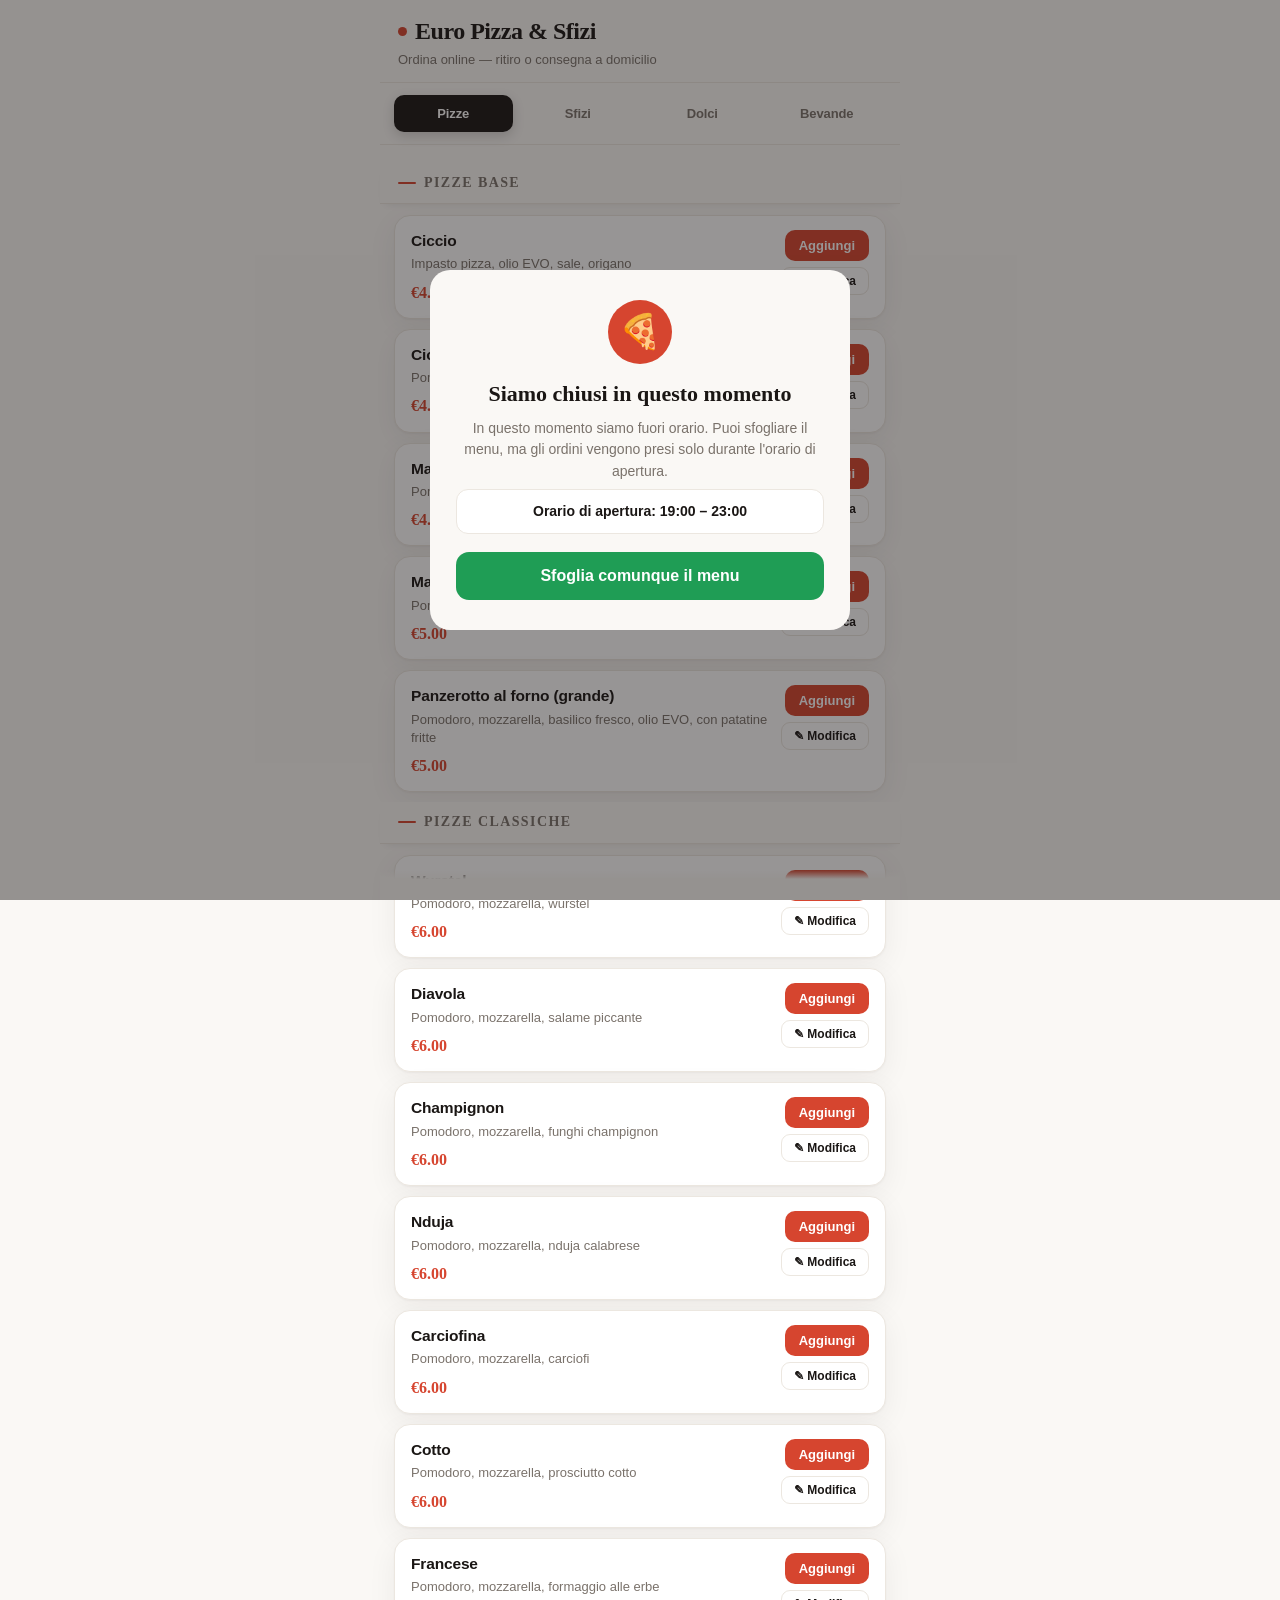
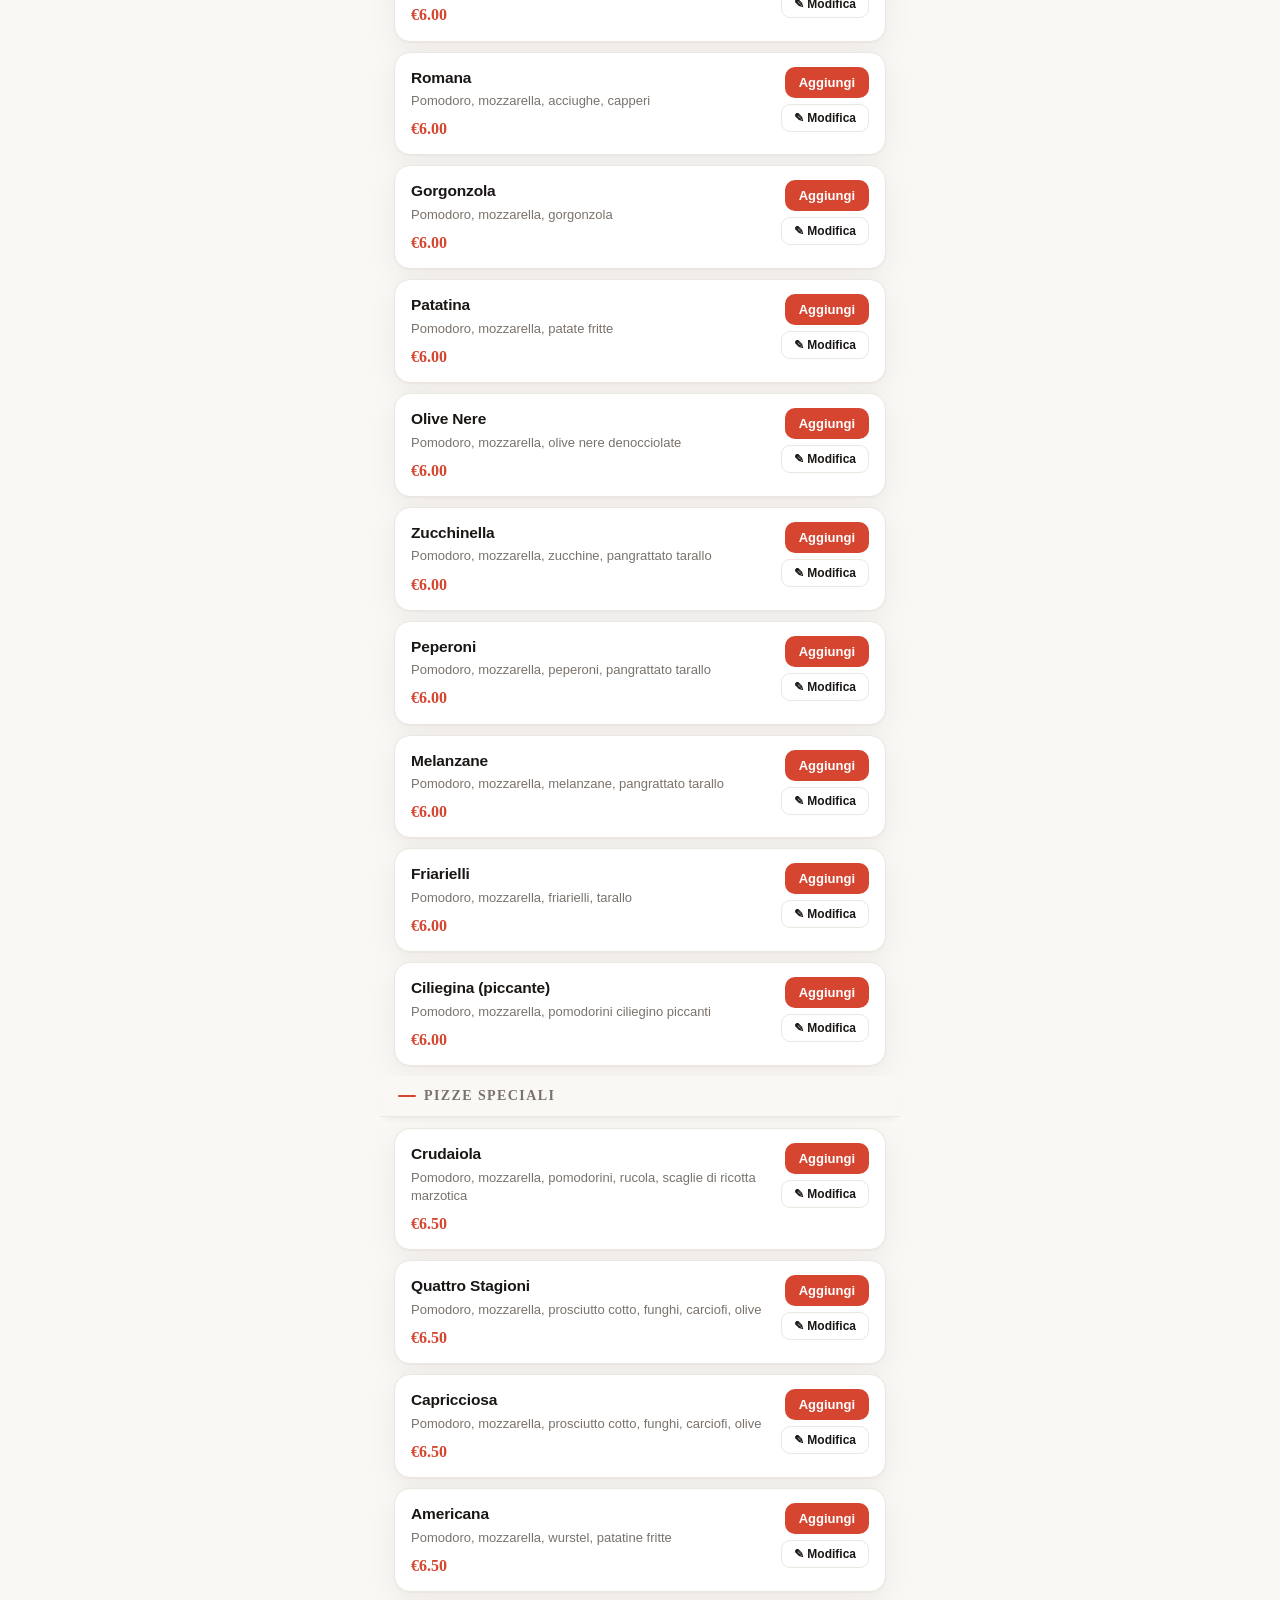
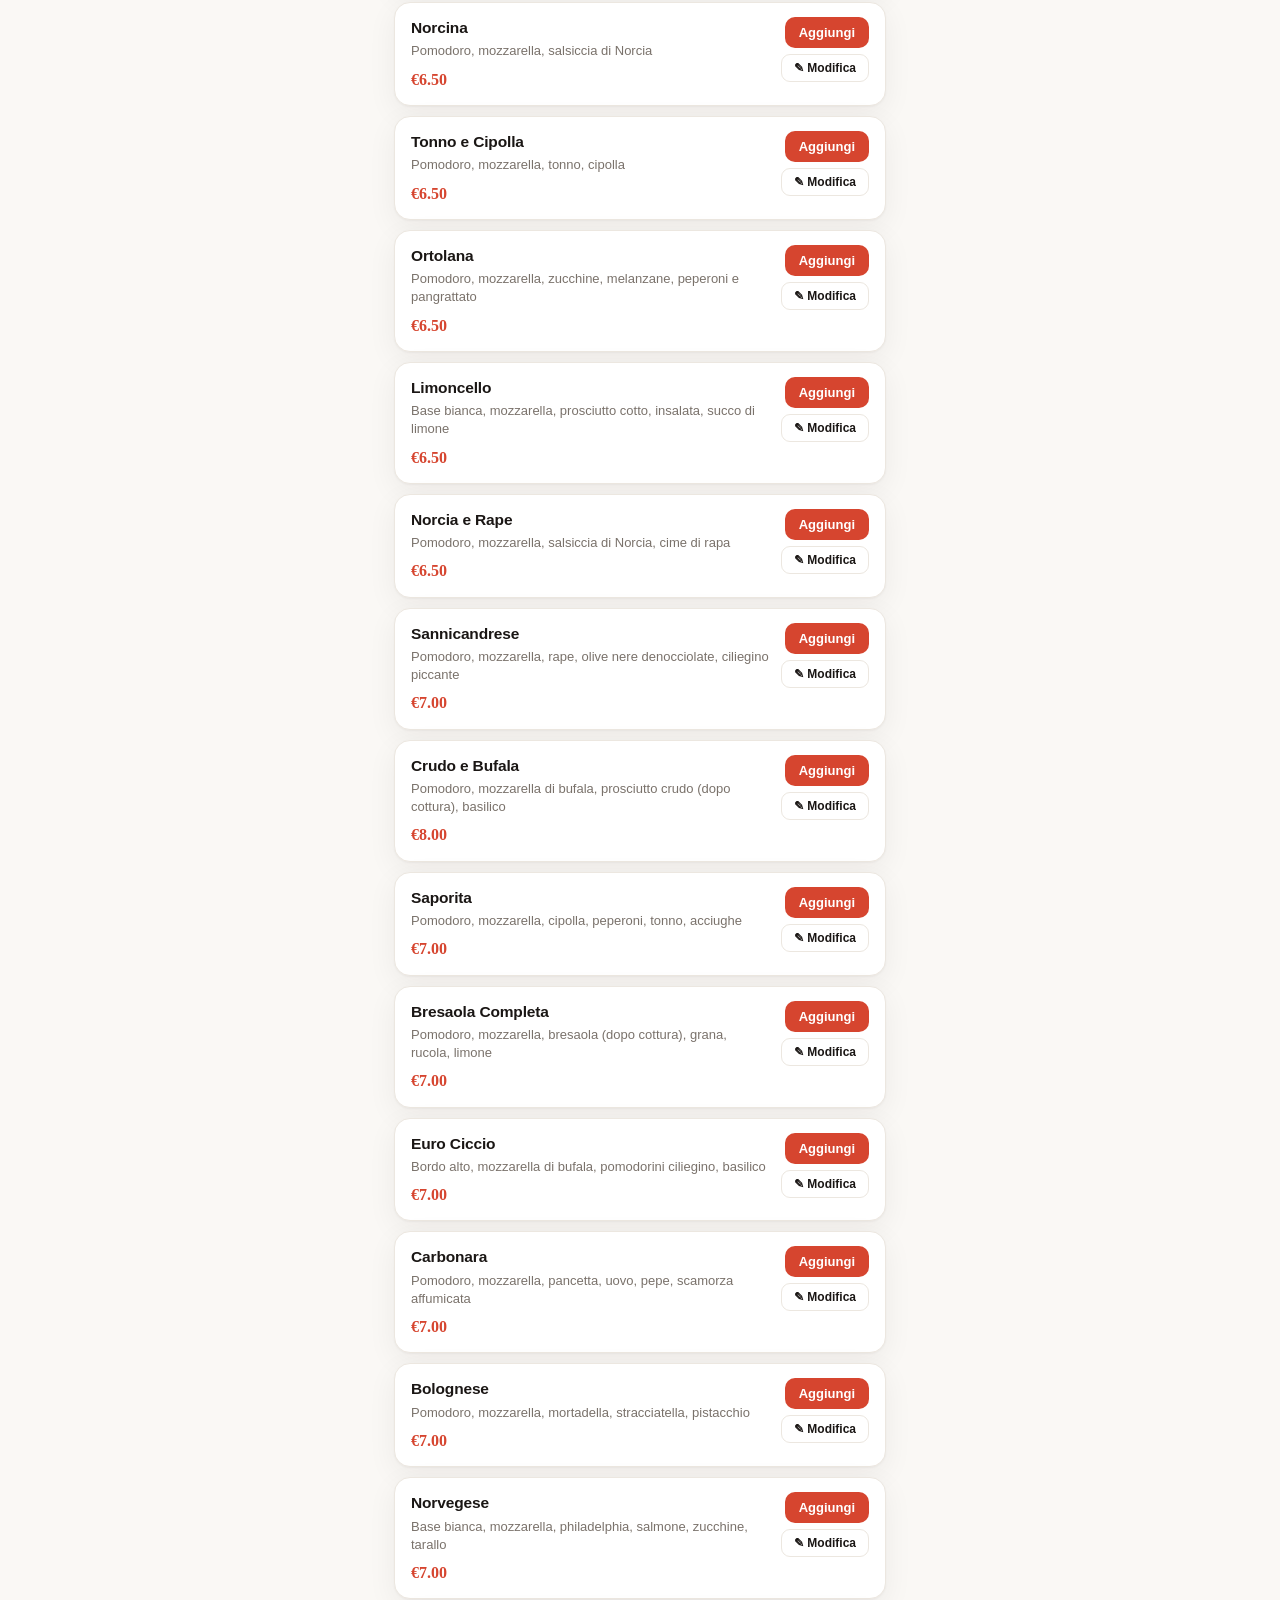
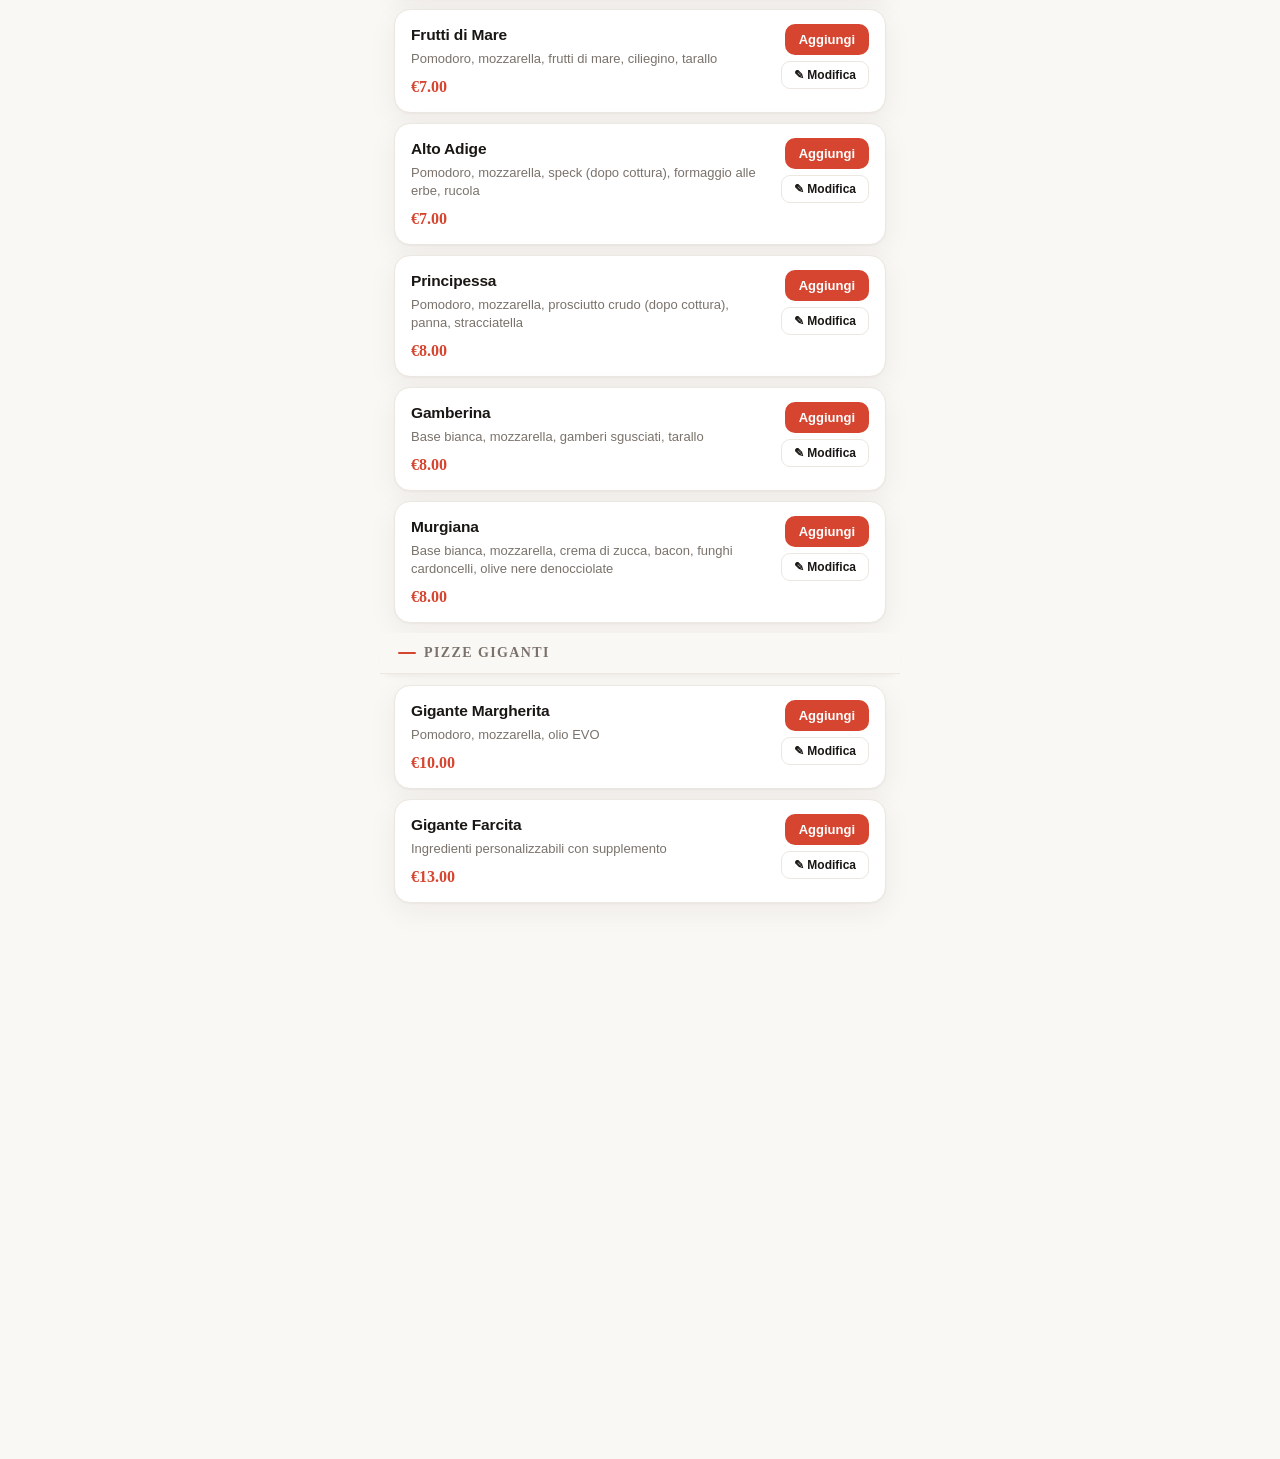
==== index.html @ 0e14a1e1 "Sistemato orario per la consegna delle pizze e bug interfaccia" ====
<!DOCTYPE html>
<html lang="it">
<head>
<meta charset="UTF-8">
<meta http-equiv="Content-Security-Policy" content="default-src 'self'; script-src 'self' 'unsafe-inline'; style-src 'self' 'unsafe-inline' https://fonts.googleapis.com; font-src https://fonts.gstatic.com; img-src 'self' data:; connect-src 'self'; form-action 'none'; base-uri 'none'; object-src 'none'; frame-src 'none'">
<meta name="viewport" content="width=device-width, initial-scale=1.0, maximum-scale=1.0, user-scalable=no, viewport-fit=cover">
<title>Euro Pizza &amp; Sfizi — Ordina</title>
<link rel="icon" href="data:image/svg+xml,<svg xmlns='http://www.w3.org/2000/svg' viewBox='0 0 100 100'><text y='.9em' font-size='90'>🍕</text></svg>">
<link rel="preconnect" href="https://fonts.googleapis.com">
<link rel="preconnect" href="https://fonts.gstatic.com" crossorigin>
<link href="https://fonts.googleapis.com/css2?family=Fraunces:opsz,wght@9..144,500;9..144,600;9..144,700&family=Manrope:wght@400;500;600;700&display=swap" rel="stylesheet">
<style>
:root{
  --bg:#faf8f5;
  --surface:#ffffff;
  --ink:#1a1614;
  --muted:#7a726b;
  --line:#ece7e0;
  --accent:#d6452f;
  --accent-dark:#b3361f;
  --green:#1f9d55;
  --radius:16px;
  --shadow:0 1px 2px rgba(26,22,20,.04), 0 8px 30px rgba(26,22,20,.06);
  --font-display:'Fraunces',Georgia,serif;
  --font-body:'Manrope',-apple-system,sans-serif;
}
*{box-sizing:border-box;-webkit-tap-highlight-color:transparent}
html,body{margin:0;padding:0;touch-action:manipulation}
body{
  font-family:var(--font-body);
  background:var(--bg);
  color:var(--ink);
  line-height:1.45;
  padding-bottom:96px;
  overscroll-behavior-y:contain;
}
.app{max-width:520px;margin:0 auto;min-height:100vh}

/* Header */
header{
  background:var(--bg);
  border-bottom:1px solid var(--line);
  padding:14px 18px 12px;
}
header h1{
  font-family:var(--font-display);
  font-weight:600;font-size:24px;margin:0;letter-spacing:-.02em;
  display:flex;align-items:center;gap:8px;
}
header h1 .dot{width:9px;height:9px;border-radius:50%;background:var(--accent);display:inline-block}
header p{margin:2px 0 0;color:var(--muted);font-size:13px}

/* Tabs */
.tabs{
  display:flex;gap:6px;position:sticky;top:0;z-index:25;
  padding:12px 14px;background:var(--bg);
  border-bottom:1px solid var(--line);
}
.tab{
  flex:1;border:none;background:transparent;color:var(--muted);
  font-family:var(--font-body);font-weight:600;font-size:13px;
  padding:11px 4px;border-radius:10px;cursor:pointer;transition:.2s;letter-spacing:-.01em;
}
.tab.active{background:var(--ink);color:#fff;box-shadow:0 4px 12px rgba(26,22,20,.18)}
.supp-list{display:flex;flex-wrap:wrap;gap:8px;margin:4px 0 14px}
.supp-chip{
  border:1px solid var(--line);background:var(--surface);color:var(--ink);
  border-radius:20px;padding:8px 13px;font-size:13px;font-weight:600;cursor:pointer;
  transition:.15s;display:flex;align-items:center;gap:6px;
}
.supp-chip .pp{color:var(--muted);font-weight:600;font-size:12px}
.supp-chip.on{background:var(--accent);border-color:var(--accent);color:#fff}
.supp-chip.on .pp{color:rgba(255,255,255,.85)}
.supp-chip.on::before{content:"✓";font-size:12px}

/* List */
main{padding:18px 14px 50vh}
.section-title{
  position:sticky;top:62px;z-index:20;
  font-family:var(--font-display);font-size:14px;font-weight:600;
  color:var(--muted);text-transform:uppercase;letter-spacing:.1em;
  margin:0 -14px 12px;padding:10px 18px;
  background:var(--bg);
  box-shadow:0 1px 0 var(--line), 0 6px 8px -6px rgba(26,22,20,.12);
  display:flex;align-items:center;gap:8px;
}
.section-title::before{content:"";width:18px;height:2px;background:var(--accent);border-radius:2px}
.section-title + .card{margin-top:0}
.card{
  background:var(--surface);border:1px solid var(--line);
  border-radius:var(--radius);padding:14px 16px;margin-bottom:10px;
  display:flex;gap:12px;align-items:flex-start;box-shadow:var(--shadow);
  transition:transform .15s, box-shadow .15s, border-color .15s;
  animation:cardIn .35s ease backwards;
}
@keyframes cardIn{from{opacity:0;transform:translateY(8px)}to{opacity:1;transform:translateY(0)}}
.card:active{transform:scale(.992)}
.card .info{flex:1;min-width:0}
.card .name{font-weight:700;font-size:15.5px;letter-spacing:-.01em}
.card .desc{color:var(--muted);font-size:13px;margin-top:3px;line-height:1.4}
.card .price{font-family:var(--font-display);font-weight:600;font-size:16px;margin-top:7px;color:var(--accent)}
.card .actions{display:flex;flex-direction:column;gap:6px;align-items:flex-end;flex-shrink:0}
.btn-add{
  border:none;background:var(--accent);color:#fff;font-weight:700;font-size:13px;
  padding:8px 14px;border-radius:10px;cursor:pointer;transition:.15s;white-space:nowrap;
}
.btn-add:active{transform:scale(.95);background:var(--accent-dark)}
.btn-edit{
  border:1px solid var(--line);background:var(--surface);color:var(--ink);
  font-weight:600;font-size:12px;padding:6px 12px;border-radius:9px;cursor:pointer;
  display:flex;align-items:center;gap:4px;
}
.btn-edit:active{background:var(--bg)}

/* Floating cart bar */
.cartbar{
  position:fixed;bottom:0;left:0;right:0;z-index:40;
  max-width:520px;margin:0 auto;padding:12px 14px 18px;
  padding-bottom:max(18px, env(safe-area-inset-bottom));
  background:linear-gradient(to top, var(--bg) 70%, transparent);
}
.cartbar-inner{
  background:var(--ink);color:#fff;border-radius:14px;
  padding:14px 18px;display:flex;align-items:center;justify-content:space-between;
  box-shadow:0 10px 30px rgba(26,22,20,.25);cursor:pointer;
}
.cartbar-inner.hidden{display:none}
.cartbar .count{
  background:var(--accent);font-weight:700;font-size:13px;
  padding:3px 9px;border-radius:20px;margin-right:10px;transition:transform .2s;
}
.cartbar .count.pulse{animation:countPulse .35s ease}
@keyframes countPulse{0%{transform:scale(1)}40%{transform:scale(1.35)}100%{transform:scale(1)}}
.cartbar .total{font-family:var(--font-display);font-weight:600;font-size:18px}
.cartbar .go{font-weight:700;font-size:14px;opacity:.9}

/* Toast conferma */
.toast{
  position:fixed;left:50%;bottom:104px;transform:translateX(-50%) translateY(20px);
  background:var(--ink);color:#fff;padding:11px 18px;border-radius:24px;
  font-size:13.5px;font-weight:600;z-index:45;opacity:0;pointer-events:none;
  transition:opacity .25s, transform .25s;box-shadow:0 8px 24px rgba(26,22,20,.3);
  max-width:90%;text-align:center;
}
.toast.show{opacity:1;transform:translateX(-50%) translateY(0)}

/* Sheets / modals */
.overlay{
  position:fixed;inset:0;z-index:50;background:rgba(26,22,20,.45);
  display:none;align-items:flex-end;justify-content:center;
}
.overlay.open{display:flex}
.sheet{
  background:var(--bg);width:100%;max-width:520px;max-height:92vh;
  border-radius:22px 22px 0 0;overflow-y:auto;
  animation:slideUp .28s cubic-bezier(.2,.8,.2,1);
}
@keyframes slideUp{from{transform:translateY(100%)}to{transform:translateY(0)}}
.sheet-head{
  position:sticky;top:0;background:var(--bg);padding:18px 18px 12px;
  display:flex;align-items:center;justify-content:space-between;border-bottom:1px solid var(--line);
}
.sheet-head h2{font-family:var(--font-display);font-weight:600;font-size:21px;margin:0}
.close{border:none;background:var(--line);width:32px;height:32px;border-radius:50%;font-size:18px;cursor:pointer;color:var(--ink)}
.sheet-body{padding:16px 18px 24px}

/* Cart items */
.citem{display:flex;gap:10px;padding:12px 0;border-bottom:1px solid var(--line)}
.citem:last-child{border-bottom:none}
.citem .ci-info{flex:1}
.citem .ci-name{font-weight:700;font-size:15px}
.citem .ci-note{color:var(--accent-dark);font-size:12.5px;margin-top:3px;font-style:italic}
.citem .ci-price{font-family:var(--font-display);font-weight:600;margin-top:4px}
.qty{display:flex;align-items:center;gap:10px}
.qty button{width:30px;height:30px;border-radius:8px;border:1px solid var(--line);background:var(--surface);font-size:17px;font-weight:700;cursor:pointer;color:var(--ink);transition:.12s}
.qty button:active{background:var(--accent);color:#fff;border-color:var(--accent)}
.qty span{min-width:18px;text-align:center;font-weight:700}
.empty{text-align:center;color:var(--muted);padding:44px 0;font-size:14.5px}

/* Accessibilità: anello di focus visibile solo da tastiera */
button:focus-visible, input:focus-visible, textarea:focus-visible{
  outline:2px solid var(--accent);outline-offset:2px;
}

.totals{margin-top:14px;padding-top:14px;border-top:2px solid var(--ink)}
.totals .row{display:flex;justify-content:space-between;font-size:14px;color:var(--muted);margin-bottom:6px}
.totals .grand{display:flex;justify-content:space-between;font-family:var(--font-display);font-weight:700;font-size:20px;color:var(--ink);margin-top:6px}
.note-disc{font-size:11.5px;color:var(--muted);margin-top:8px;line-height:1.4}

/* Inputs */
label{display:block;font-weight:600;font-size:13px;margin:14px 0 5px}
input,textarea,select{
  width:100%;border:1px solid var(--line);background:var(--surface);
  border-radius:11px;padding:12px 14px;font-family:var(--font-body);font-size:15px;color:var(--ink);
}
input:focus,textarea:focus,select:focus{outline:none;border-color:var(--accent)}
textarea{resize:vertical;min-height:70px}
select{appearance:none;-webkit-appearance:none;cursor:pointer;
  background-image:url("data:image/svg+xml,%3Csvg xmlns='http://www.w3.org/2000/svg' width='12' height='8' viewBox='0 0 12 8'%3E%3Cpath fill='%237a726b' d='M6 8L0 0h12z'/%3E%3C/svg%3E");
  background-repeat:no-repeat;background-position:right 14px center;padding-right:36px;}

.gdpr{
  background:#fff;border:1px dashed var(--line);border-radius:12px;
  padding:13px 14px;margin-top:18px;font-size:12.5px;color:var(--muted);line-height:1.5;
}
.gdpr b{color:var(--ink)}

.btn-primary{
  width:100%;border:none;background:var(--green);color:#fff;
  font-family:var(--font-body);font-weight:700;font-size:16px;
  padding:15px;border-radius:13px;cursor:pointer;margin-top:18px;
  display:flex;align-items:center;justify-content:center;gap:8px;
}
.btn-primary:active{transform:scale(.99)}
.btn-primary:disabled{opacity:.45}
.btn-ghost{
  width:100%;border:1px solid var(--line);background:transparent;color:var(--ink);
  font-weight:600;font-size:14px;padding:13px;border-radius:13px;cursor:pointer;margin-top:10px;
}

/* edit modal */
.modal-center{align-items:center;padding:18px}
.modal-box{
  background:var(--bg);border-radius:20px;width:100%;max-width:420px;
  padding:20px;animation:pop .2s ease;
}
@keyframes pop{from{transform:scale(.94);opacity:0}to{transform:scale(1);opacity:1}}
.modal-box h3{font-family:var(--font-display);font-weight:600;font-size:19px;margin:0 0 4px}
.modal-box p.sub{color:var(--muted);font-size:13px;margin:0 0 10px}

/* success */
.success-box{text-align:center;padding:10px 6px}
.success-box .ck{
  width:64px;height:64px;border-radius:50%;background:var(--green);color:#fff;
  display:flex;align-items:center;justify-content:center;font-size:34px;margin:0 auto 14px;
}
.success-box h3{font-family:var(--font-display);font-weight:600;font-size:22px;margin:0 0 8px}
.success-box p{color:var(--muted);font-size:14px;line-height:1.55;margin:0 0 6px}
.success-box .warn{
  background:#fff7ed;border:1px solid #fed7aa;color:#9a3412;
  border-radius:12px;padding:12px;font-size:13px;margin-top:14px;line-height:1.5;
}
.closed-ck{background:var(--accent)!important;font-size:30px}
.hours-line{
  background:#fff;border:1px solid var(--line);border-radius:12px;
  padding:11px 14px;font-weight:600;color:var(--ink)!important;margin-top:6px!important;
}

/* Rispetta la preferenza di sistema per ridurre il movimento */
@media (prefers-reduced-motion: reduce){
  *, *::before, *::after{
    animation-duration:.001ms !important;
    animation-iteration-count:1 !important;
    transition-duration:.001ms !important;
  }
}
</style>
</head>
<body>
<div class="app">
  <header>
    <h1><span class="dot"></span>Euro Pizza &amp; Sfizi</h1>
    <p>Ordina online — ritiro o consegna a domicilio</p>
  </header>

  <div class="tabs" id="tabs">
    <button class="tab active" data-cat="pizze">Pizze</button>
    <button class="tab" data-cat="sfizi">Sfizi</button>
    <button class="tab" data-cat="dolci">Dolci</button>
    <button class="tab" data-cat="bevande">Bevande</button>
  </div>

  <main id="menuList"></main>
</div>

<!-- Floating cart -->
<div class="cartbar">
  <div class="cartbar-inner hidden" id="cartBar">
    <div style="display:flex;align-items:center">
      <span class="count" id="cartCount">0</span>
      <span class="total" id="cartTotalMini">€0.00</span>
    </div>
    <span class="go">Vedi carrello →</span>
  </div>
</div>

<div class="toast" id="toast" role="status" aria-live="polite"></div>

<!-- Edit modal -->
<div class="overlay modal-center" id="editOverlay">
  <div class="modal-box">
    <h3 id="editTitle">Modifica</h3>
    <p class="sub">Aggiungi un supplemento o scrivi una richiesta particolare.</p>
    <div id="editSupp" class="supp-list"></div>
    <textarea id="editNote" placeholder="Altre richieste (es. ben cotta, poco sale)..."></textarea>
    <button class="btn-primary" style="background:var(--accent)" id="editConfirm">Aggiungi al carrello</button>
    <button class="btn-ghost" id="editCancel">Annulla</button>
  </div>
</div>

<!-- Cart sheet -->
<div class="overlay" id="cartOverlay">
  <div class="sheet">
    <div class="sheet-head">
      <h2>Il tuo carrello</h2>
      <button class="close" data-close="cartOverlay">×</button>
    </div>
    <div class="sheet-body">
      <div id="cartItems"></div>
      <div class="totals" id="cartTotals"></div>
      <button class="btn-primary" id="goCheckout">Procedi all'ordine</button>
    </div>
  </div>
</div>

<!-- Checkout sheet -->
<div class="overlay" id="checkoutOverlay">
  <div class="sheet">
    <div class="sheet-head">
      <h2>I tuoi dati</h2>
      <button class="close" data-close="checkoutOverlay">×</button>
    </div>
    <div class="sheet-body">
      <label for="fName">Nome *</label>
      <input id="fName" type="text" placeholder="Mario">
      <label for="fSurname">Cognome *</label>
      <input id="fSurname" type="text" placeholder="Rossi">
      <label for="fAddr">Via e numero civico *</label>
      <input id="fAddr" type="text" placeholder="Via Roma 12">

      <label for="fTime">Orario di consegna desiderato *</label>
      <select id="fTime"></select>

      <div class="gdpr">
        <b>Privacy (GDPR).</b> I dati inseriti (nome, cognome, indirizzo)
        <b>non vengono salvati né memorizzati</b> da questo sito o su alcun server.
        Vengono usati <b>solo</b> per comporre il messaggio WhatsApp che invii tu
        direttamente alla pizzeria, restando sul tuo dispositivo. Chiudendo la pagina
        ogni informazione viene cancellata.
      </div>

      <button class="btn-primary" id="sendWhatsapp">
        <svg width="20" height="20" viewBox="0 0 24 24" fill="#fff"><path d="M.057 24l1.687-6.163a11.867 11.867 0 01-1.587-5.945C.16 5.335 5.495 0 12.05 0a11.82 11.82 0 018.413 3.488 11.82 11.82 0 013.48 8.414c-.003 6.557-5.338 11.892-11.893 11.892a11.9 11.9 0 01-5.688-1.448L.057 24zm6.597-3.807c1.676.995 3.276 1.591 5.392 1.592 5.448 0 9.886-4.434 9.889-9.885.002-5.462-4.415-9.89-9.881-9.892-5.452 0-9.887 4.434-9.889 9.884a9.84 9.84 0 001.51 5.26l-.999 3.648 3.978-1.045zm11.387-5.464c-.074-.124-.272-.198-.57-.347-.297-.149-1.758-.868-2.031-.967-.272-.099-.47-.149-.669.149-.198.297-.768.967-.941 1.165-.173.198-.347.223-.644.074-.297-.149-1.255-.462-2.39-1.475-.883-.788-1.48-1.761-1.653-2.059-.173-.297-.018-.458.13-.606.134-.133.297-.347.446-.521.151-.172.2-.296.3-.495.099-.198.05-.372-.025-.521-.075-.148-.669-1.611-.916-2.206-.242-.579-.487-.501-.669-.51l-.57-.01c-.198 0-.52.074-.792.372-.272.297-1.04 1.016-1.04 2.479 0 1.462 1.065 2.875 1.213 3.074.149.198 2.096 3.2 5.077 4.487.709.306 1.263.489 1.694.625.712.227 1.36.195 1.872.118.571-.085 1.758-.719 2.006-1.413.248-.694.248-1.289.173-1.413z"/></svg>
        Invia ordine su WhatsApp
      </button>
      <button class="btn-ghost" data-close="checkoutOverlay">Torna indietro</button>
    </div>
  </div>
</div>

<!-- Closed info modal (giorno o orario di chiusura) -->
<div class="overlay modal-center" id="closedOverlay">
  <div class="modal-box">
    <div class="success-box">
      <div class="ck closed-ck">🍕</div>
      <h3 id="closedTitle">Siamo chiusi</h3>
      <p id="closedMsg"></p>
      <p id="closedHours" class="hours-line"></p>
      <button class="btn-primary" id="closedDone">Sfoglia comunque il menu</button>
    </div>
  </div>
</div>

<!-- Success modal -->
<div class="overlay modal-center" id="successOverlay">
  <div class="modal-box">
    <div class="success-box">
      <div class="ck">✓</div>
      <h3>Ordine inviato!</h3>
      <p>Il tuo ordine è stato inoltrato su WhatsApp alla pizzeria.</p>
      <div class="warn">
        ⚠️ <b>L'ordine non è ancora confermato.</b> Attendi la risposta della pizzeria
        su WhatsApp: ti confermeranno se è possibile prenderlo in carico, i tempi e
        il totale definitivo (eventuali modifiche verranno conteggiate al momento).
      </div>
      <button class="btn-primary" id="successDone">Ho capito</button>
    </div>
  </div>
</div>

<script>
/* ====================================================================
   CONFIGURAZIONE — MODIFICA QUI
   ====================================================================
   Inserisci il numero con prefisso internazionale, SENZA "+" e SENZA spazi.
   Esempio per l'Italia: 393331234567
   Il valore è bloccato (Object.freeze) e non può essere modificato a runtime. */
const CONFIG = Object.freeze({
  WHATSAPP_NUMBER: "393342900638",
  DELIVERY_FEE: 1.00,
  // Giorni di chiusura settimanale: 0=Domenica, 1=Lunedì, 2=Martedì, 3=Mercoledì, 4=Giovedì, 5=Venerdì, 6=Sabato
  CLOSED_DAYS: [2],
  // Eccezioni: date (formato "AAAA-MM-GG") in cui la pizzeria è APERTA anche se cade in un giorno di chiusura
  OPEN_EXCEPTIONS: [],
  // Eccezioni: date (formato "AAAA-MM-GG") in cui la pizzeria è CHIUSA anche se non è un giorno di chiusura abituale (es. festività)
  CLOSED_EXCEPTIONS: [],
  // Fascia oraria entro cui è possibile ORDINARE (formato 24h "HH:MM"). Fuori da questa fascia compare il modale.
  ORDER_FROM: "09:00",
  ORDER_TO: "22:30",
  // Orari di apertura MOSTRATI nel modale all'utente
  OPEN_FROM: "19:00",
  OPEN_TO: "23:00",
  // Fascia oraria selezionabile per la CONSEGNA al checkout
  DELIVERY_FROM: "19:00",
  DELIVERY_TO: "23:30"
});
/* ==================================================================== */

const MENU = {};                 // riempito dal fetch, contenuto non fidato per il rendering
let cart = [];                   // {id, name, price, qty, note}
let pendingEdit = null;

const fmt = n => "€" + Number(n).toFixed(2);
const $ = s => document.querySelector(s);

/* Crea un elemento con testo sicuro (mai innerHTML su dati esterni) */
function el(tag, cls, text){
  const e = document.createElement(tag);
  if(cls) e.className = cls;
  if(text != null) e.textContent = text;     // textContent neutralizza qualsiasi HTML/script
  return e;
}

/* Normalizza un prezzo proveniente dal JSON in numero valido >= 0 */
function safePrice(v){
  const n = Number(v);
  return (Number.isFinite(n) && n >= 0) ? n : 0;
}

/* ---- Gestione giorni di chiusura ---- */
// Restituisce la data odierna come "AAAA-MM-GG" in orario locale
function todayISO(){
  const d = new Date();
  const p = n => String(n).padStart(2, '0');
  return d.getFullYear() + '-' + p(d.getMonth() + 1) + '-' + p(d.getDate());
}

// Decide se oggi la pizzeria è chiusa, tenendo conto delle eccezioni
function isClosedToday(){
  const iso = todayISO();
  if(CONFIG.OPEN_EXCEPTIONS.includes(iso)) return false;     // aperto per eccezione
  if(CONFIG.CLOSED_EXCEPTIONS.includes(iso)) return true;    // chiuso per eccezione (es. festività)
  return CONFIG.CLOSED_DAYS.includes(new Date().getDay());   // chiusura settimanale abituale
}

// Converte "HH:MM" in minuti dall'inizio della giornata
function toMinutes(hhmm){
  const [h, m] = String(hhmm).split(':').map(Number);
  return h * 60 + (m || 0);
}

// Vero se l'ora attuale è fuori dalla fascia in cui si può ordinare
function isOutsideHours(){
  const now = new Date();
  const cur = now.getHours() * 60 + now.getMinutes();
  return cur < toMinutes(CONFIG.ORDER_FROM) || cur > toMinutes(CONFIG.ORDER_TO);
}

// Mostra il modale di chiusura, dando priorità al giorno di chiusura sull'orario
function checkOpenState(){
  const dayClosed = isClosedToday();
  const timeClosed = isOutsideHours();
  if(!dayClosed && !timeClosed) return;

  if(dayClosed){
    $('#closedTitle').textContent = 'Oggi siamo chiusi';
    $('#closedMsg').textContent = 'Oggi la pizzeria è chiusa. Puoi comunque sfogliare il menu; gli ordini ripartono alla prossima apertura.';
    $('#closedHours').textContent = '';
    $('#closedHours').hidden = true;
  } else {
    $('#closedTitle').textContent = 'Siamo chiusi in questo momento';
    $('#closedMsg').textContent = 'In questo momento siamo fuori orario. Puoi sfogliare il menu, ma gli ordini vengono presi solo durante l\'orario di apertura.';
    $('#closedHours').textContent = 'Orario di apertura: ' + CONFIG.OPEN_FROM + ' – ' + CONFIG.OPEN_TO;
    $('#closedHours').hidden = false;
  }
  openOverlay('closedOverlay');
}

/* Carica il menu */
fetch('menu.json')
  .then(r => r.json())
  .then(data => { Object.assign(MENU, data); renderMenu('pizze'); })
  .catch(() => {
    const m = $('#menuList');
    m.textContent = '';
    m.appendChild(el('p', 'empty', 'Impossibile caricare il menu. Verifica che menu.json sia nella stessa cartella.'));
  });

/* Tab */
document.querySelectorAll('.tab').forEach(t => {
  t.addEventListener('click', () => {
    document.querySelectorAll('.tab').forEach(x => x.classList.remove('active'));
    t.classList.add('active');
    renderMenu(t.dataset.cat);
    window.scrollTo({ top: 0 });
  });
});

/* Le sole pizze hanno il tasto Modifica */
const EDITABLE = new Set(['pizze']);

function renderMenu(cat){
  const node = MENU[cat] || {};
  const list = $('#menuList');
  list.textContent = '';                       // svuota in modo sicuro

  const categories = Array.isArray(node.categories) ? node.categories : [];
  let idx = 0;
  categories.forEach(group => {
    list.appendChild(el('div', 'section-title', String(group.title || '')));
    const items = Array.isArray(group.items) ? group.items : [];
    items.forEach(it => {
      const name = String(it.nome || '');
      const price = safePrice(it.prezzo);

      const card = el('div', 'card');
      // ritardo d'ingresso scaglionato, limitato così le liste lunghe non "aspettano"
      card.style.animationDelay = Math.min(idx, 12) * 0.03 + 's';
      idx++;
      const info = el('div', 'info');
      info.appendChild(el('div', 'name', name));
      if(it.descrizione) info.appendChild(el('div', 'desc', String(it.descrizione)));
      info.appendChild(el('div', 'price', fmt(price)));

      const actions = el('div', 'actions');
      const add = el('button', 'btn-add', 'Aggiungi');
      add.addEventListener('click', () => addItem(name, price));
      actions.appendChild(add);

      if(EDITABLE.has(cat)){
        const edit = el('button', 'btn-edit', '✎ Modifica');
        edit.addEventListener('click', () => openEdit(name, price));
        actions.appendChild(edit);
      }

      card.appendChild(info);
      card.appendChild(actions);
      list.appendChild(card);
    });
  });
}

/* Aggiunge un prodotto semplice (accorpa se senza note) */
function addItem(name, price){
  const existing = cart.find(c => c.name === name && c.price === price && !c.note);
  if(existing){ existing.qty++; }
  else { cart.push({ name, price, qty: 1, note: '' }); }
  updateCart(); bump();
  showToast(name + ' aggiunto');
}

/* Modale modifica */
let editSupps = [];                              // supplementi selezionati nella sessione del modale

function openEdit(name, price){
  pendingEdit = { name, price };
  editSupps = [];
  $('#editTitle').textContent = name;            // textContent: niente injection dal nome
  $('#editNote').value = '';

  // Costruisce i chip dei supplementi (solo per le pizze)
  const box = $('#editSupp');
  box.textContent = '';
  const supps = Array.isArray((MENU.pizze || {}).supplementi) ? MENU.pizze.supplementi : [];
  supps.forEach(s => {
    const sName = String(s.nome || '');
    const sPrice = safePrice(s.prezzo);
    const chip = el('button', 'supp-chip');
    chip.appendChild(el('span', null, sName));
    chip.appendChild(el('span', 'pp', '+' + fmt(sPrice)));
    chip.addEventListener('click', () => {
      const i = editSupps.findIndex(x => x.nome === sName);
      if(i >= 0){ editSupps.splice(i, 1); chip.classList.remove('on'); }
      else { editSupps.push({ nome: sName, prezzo: sPrice }); chip.classList.add('on'); }
    });
    box.appendChild(chip);
  });

  openOverlay('editOverlay');
  setTimeout(() => $('#editNote').focus(), 200);
}

$('#editConfirm').addEventListener('click', () => {
  if(!pendingEdit) return;
  const note = $('#editNote').value.trim().slice(0, 300);
  const suppTotal = editSupps.reduce((s, x) => s + x.prezzo, 0);
  // Etichetta dei supplementi da mostrare nel carrello e nel messaggio
  const suppLabel = editSupps.map(x => x.nome).join(', ');
  let fullNote = suppLabel;
  if(note) fullNote = suppLabel ? (suppLabel + ' — ' + note) : note;

  cart.push({
    name: pendingEdit.name,
    price: pendingEdit.price + suppTotal,        // prezzo comprensivo dei supplementi
    qty: 1,
    note: fullNote
  });
  pendingEdit = null;
  editSupps = [];
  closeOverlay('editOverlay');
  updateCart(); bump();
  showToast('Aggiunto al carrello');
});
$('#editCancel').addEventListener('click', () => { pendingEdit = null; editSupps = []; closeOverlay('editOverlay'); });

/* Logica carrello */
function subtotal(){ return cart.reduce((s, c) => s + c.price * c.qty, 0); }
function totalQty(){ return cart.reduce((s, c) => s + c.qty, 0); }

function updateCart(){
  const q = totalQty();
  $('#cartCount').textContent = q;
  $('#cartTotalMini').textContent = fmt(subtotal() + (q > 0 ? CONFIG.DELIVERY_FEE : 0));
  $('#cartBar').classList.toggle('hidden', q === 0);
  renderCartItems();
}

function renderCartItems(){
  const box = $('#cartItems');
  box.textContent = '';
  const totals = $('#cartTotals');
  totals.textContent = '';

  if(cart.length === 0){
    box.appendChild(el('div', 'empty', 'Il carrello è vuoto'));
    $('#goCheckout').style.display = 'none';
    return;
  }
  $('#goCheckout').style.display = '';

  cart.forEach((c, i) => {
    const item = el('div', 'citem');
    const info = el('div', 'ci-info');
    info.appendChild(el('div', 'ci-name', c.name));
    if(c.note) info.appendChild(el('div', 'ci-note', '✎ ' + c.note));
    info.appendChild(el('div', 'ci-price', fmt(c.price * c.qty)));

    const qty = el('div', 'qty');
    const minus = el('button', null, '−');
    minus.addEventListener('click', () => chQty(i, -1));
    const span = el('span', null, String(c.qty));
    const plus = el('button', null, '+');
    plus.addEventListener('click', () => chQty(i, 1));
    qty.appendChild(minus); qty.appendChild(span); qty.appendChild(plus);

    item.appendChild(info);
    item.appendChild(qty);
    box.appendChild(item);
  });

  const sub = subtotal();
  const rows = [
    ['Subtotale', fmt(sub)],
    ['Spedizione', fmt(CONFIG.DELIVERY_FEE)]
  ];
  rows.forEach(([k, v]) => {
    const r = el('div', 'row');
    r.appendChild(el('span', null, k));
    r.appendChild(el('span', null, v));
    totals.appendChild(r);
  });
  const grand = el('div', 'grand');
  grand.appendChild(el('span', null, 'Totale indicativo'));
  grand.appendChild(el('span', null, fmt(sub + CONFIG.DELIVERY_FEE)));
  totals.appendChild(grand);
  totals.appendChild(el('div', 'note-disc',
    'Il totale è indicativo: eventuali modifiche o aggiunte verranno conteggiate dalla pizzeria al momento della conferma.'));
}

function chQty(i, d){
  cart[i].qty += d;
  if(cart[i].qty <= 0) cart.splice(i, 1);
  updateCart();
}

function bump(){
  const bar = $('#cartBar');
  bar.style.transform = 'scale(1.03)';
  setTimeout(() => bar.style.transform = '', 150);
  const count = $('#cartCount');
  count.classList.remove('pulse');
  void count.offsetWidth;            // forza il reflow per riavviare l'animazione
  count.classList.add('pulse');
}

let toastTimer = null;
function showToast(text){
  const t = $('#toast');
  t.textContent = text;              // textContent: sicuro contro XSS
  t.classList.add('show');
  clearTimeout(toastTimer);
  toastTimer = setTimeout(() => t.classList.remove('show'), 1600);
}

/* Overlay */
function openOverlay(id){ $('#' + id).classList.add('open'); }
function closeOverlay(id){ $('#' + id).classList.remove('open'); }
$('#cartBar').addEventListener('click', () => openOverlay('cartOverlay'));
document.querySelectorAll('[data-close]').forEach(b =>
  b.addEventListener('click', () => closeOverlay(b.dataset.close)));
document.querySelectorAll('.overlay').forEach(o =>
  o.addEventListener('click', e => { if(e.target === o) o.classList.remove('open'); }));
$('#goCheckout').addEventListener('click', () => { closeOverlay('cartOverlay'); openOverlay('checkoutOverlay'); });

/* Validazione input: niente caratteri di controllo, lunghezza limitata */
function cleanField(v, max){
  return String(v).replace(/[\u0000-\u001F\u007F]/g, '').trim().slice(0, max);
}

/* Invio WhatsApp */
$('#sendWhatsapp').addEventListener('click', () => {
  const name = cleanField($('#fName').value, 60);
  const surname = cleanField($('#fSurname').value, 60);
  const addr = cleanField($('#fAddr').value, 120);
  const time = $('#fTime').value;

  if(!name || !surname || !addr){ alert('Compila nome, cognome e indirizzo.'); return; }
  if(!time){ alert('Seleziona un orario di consegna.'); return; }
  if(CONFIG.WHATSAPP_NUMBER.includes('X')){
    alert('Il numero WhatsApp non è ancora stato configurato nel file index.html (CONFIG.WHATSAPP_NUMBER).');
    return;
  }
  // Il numero deve contenere solo cifre: previene URL malformati o manomissioni
  if(!/^\d{8,15}$/.test(CONFIG.WHATSAPP_NUMBER)){
    alert('Il numero WhatsApp configurato non è valido.');
    return;
  }
  // L'orario selezionato deve essere uno slot valido
  if(!/^\d{2}:\d{2}$/.test(time)){ alert('Orario di consegna non valido.'); return; }
  // Se oggi è giorno di chiusura, chiede conferma prima di inviare
  if(isClosedToday()){
    const proceed = confirm('Oggi la pizzeria è chiusa. L\'ordine potrebbe non essere preso in carico fino alla prossima apertura. Vuoi inviarlo comunque?');
    if(!proceed) return;
  }

  const lines = [];
  lines.push('*NUOVO ORDINE*');
  lines.push('');
  lines.push('*Cliente:* ' + name + ' ' + surname);
  lines.push('*Indirizzo:* ' + addr);
  lines.push('*Orario di consegna:* ' + time);
  lines.push('');
  lines.push('*Ordine:*');
  cart.forEach(c => {
    let line = '• ' + c.qty + 'x ' + c.name;
    if(c.note) line += '  _(' + c.note + ')_';
    lines.push(line);
  });

  const url = 'https://wa.me/' + CONFIG.WHATSAPP_NUMBER + '?text=' + encodeURIComponent(lines.join('\n'));
  window.open(url, '_blank', 'noopener,noreferrer');

  closeOverlay('checkoutOverlay');
  openOverlay('successOverlay');
});

$('#successDone').addEventListener('click', () => {
  closeOverlay('successOverlay');
  cart = [];
  updateCart();
});

/* Chiusura modale info chiusura + popolamento orari + verifica all'avvio */
$('#closedDone').addEventListener('click', () => closeOverlay('closedOverlay'));

/* Popola il selettore dell'orario di consegna con slot da 15 minuti
   entro la fascia di consegna configurata */
function buildTimeOptions(){
  const sel = $('#fTime');
  sel.textContent = '';
  const placeholder = el('option', null, 'Seleziona un orario');
  placeholder.value = '';
  sel.appendChild(placeholder);
  const start = toMinutes(CONFIG.DELIVERY_FROM);
  const end = toMinutes(CONFIG.DELIVERY_TO);
  for(let m = start; m <= end; m += 15){
    const h = String(Math.floor(m / 60)).padStart(2, '0');
    const mm = String(m % 60).padStart(2, '0');
    const label = h + ':' + mm;
    const opt = el('option', null, label);
    opt.value = label;
    sel.appendChild(opt);
  }
}
buildTimeOptions();
checkOpenState();

updateCart();
</script>
</body>
</html>
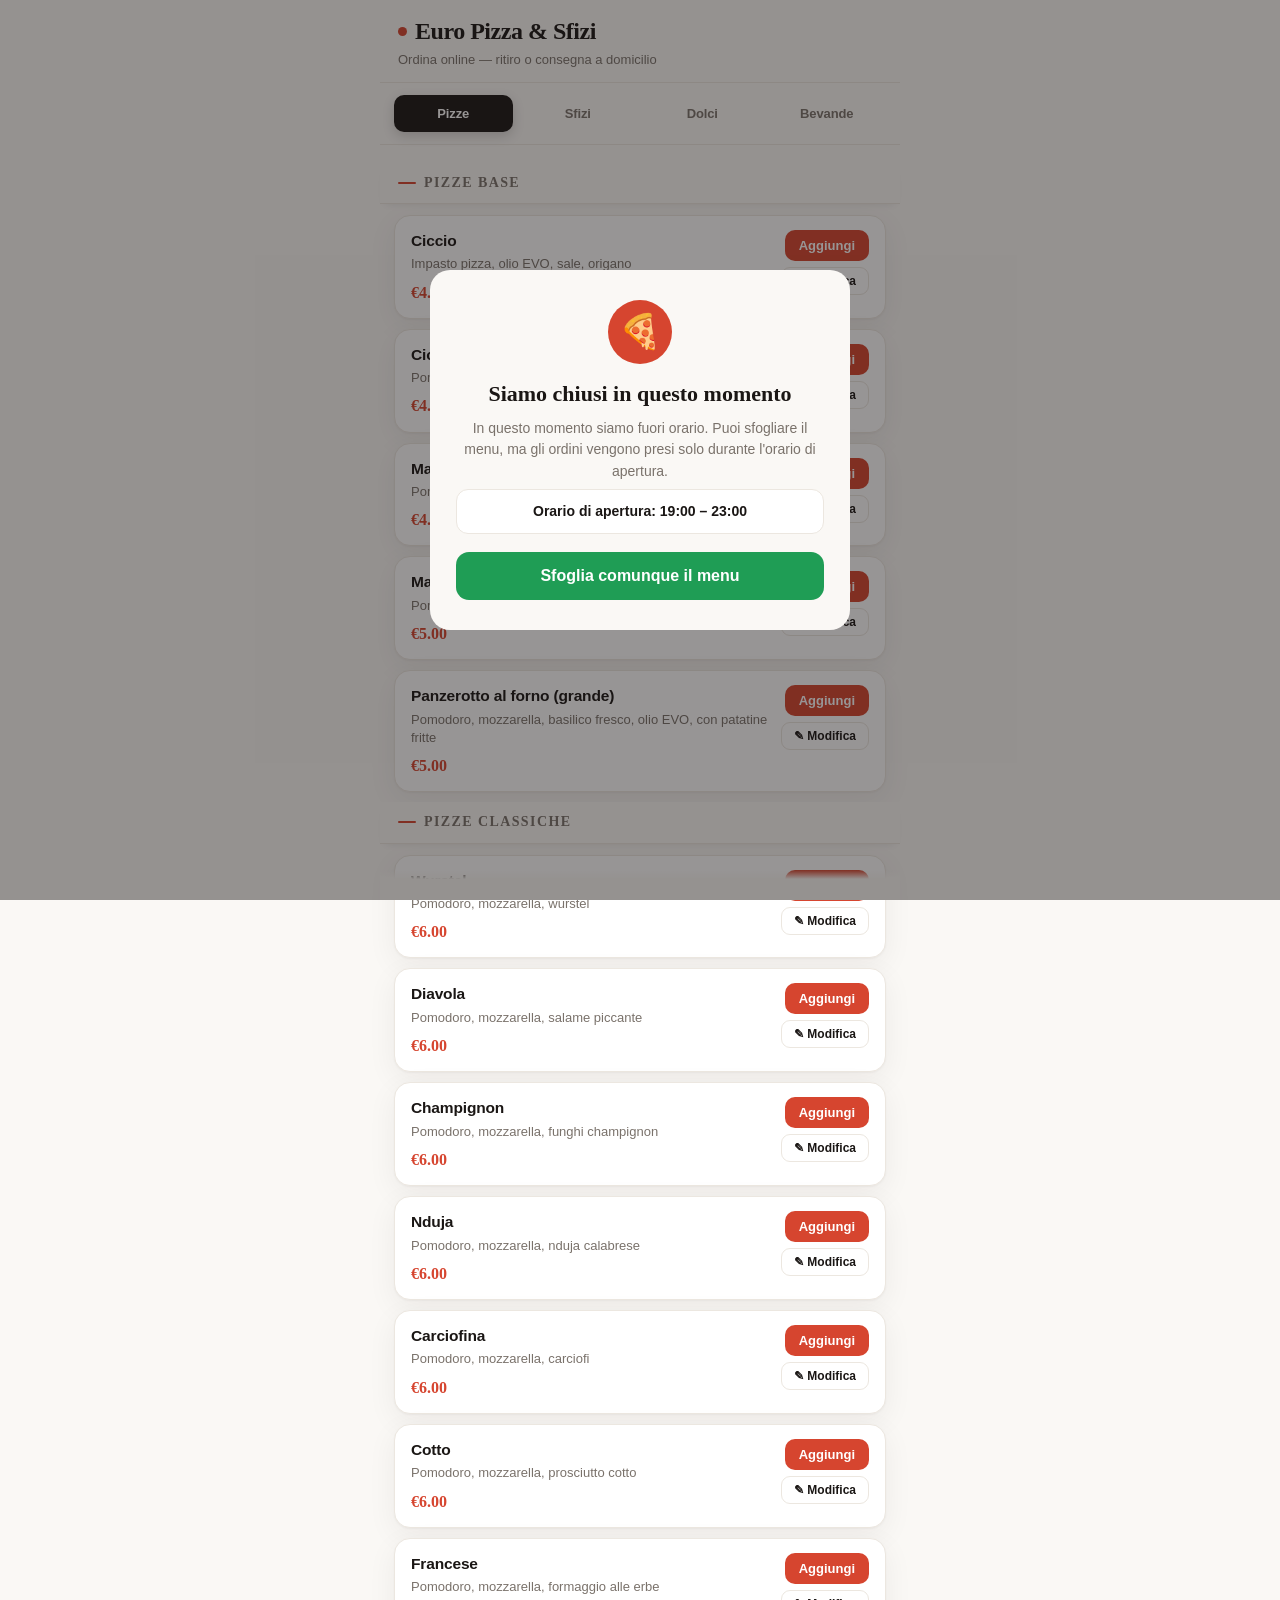
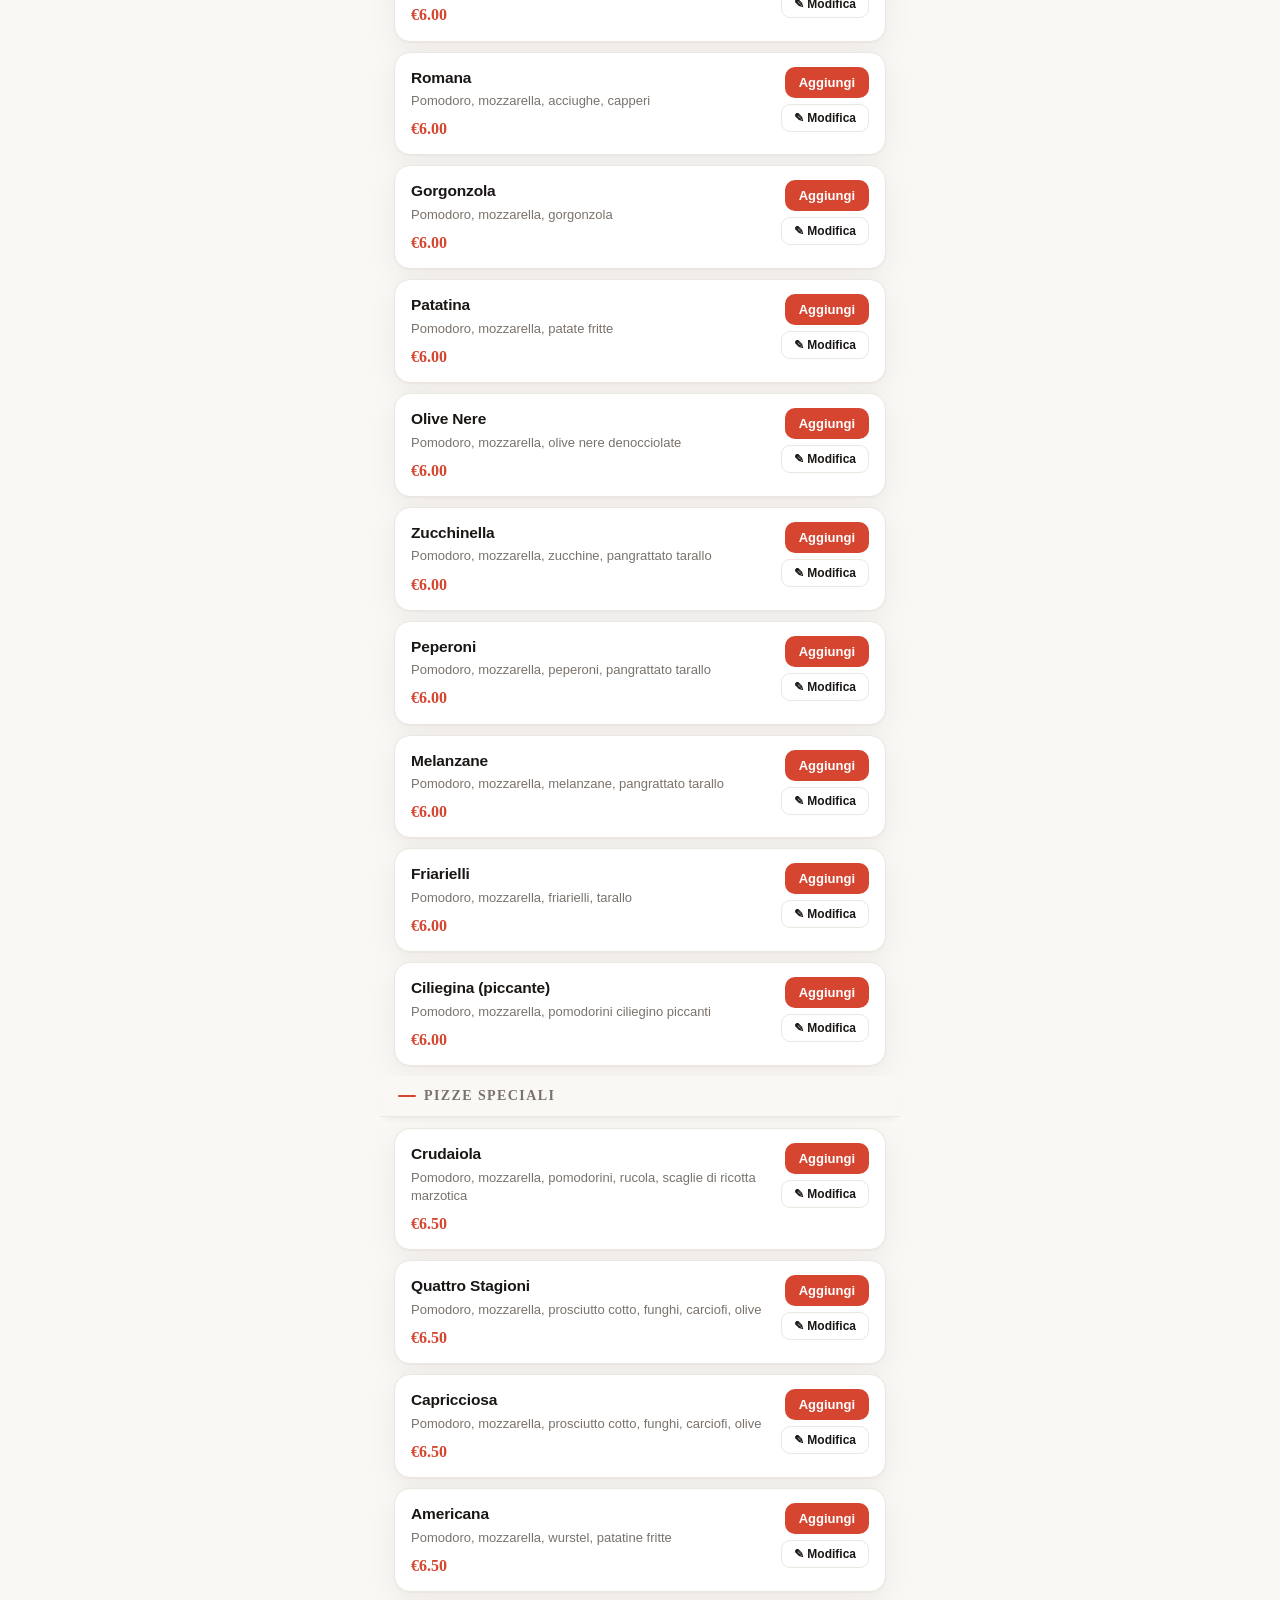
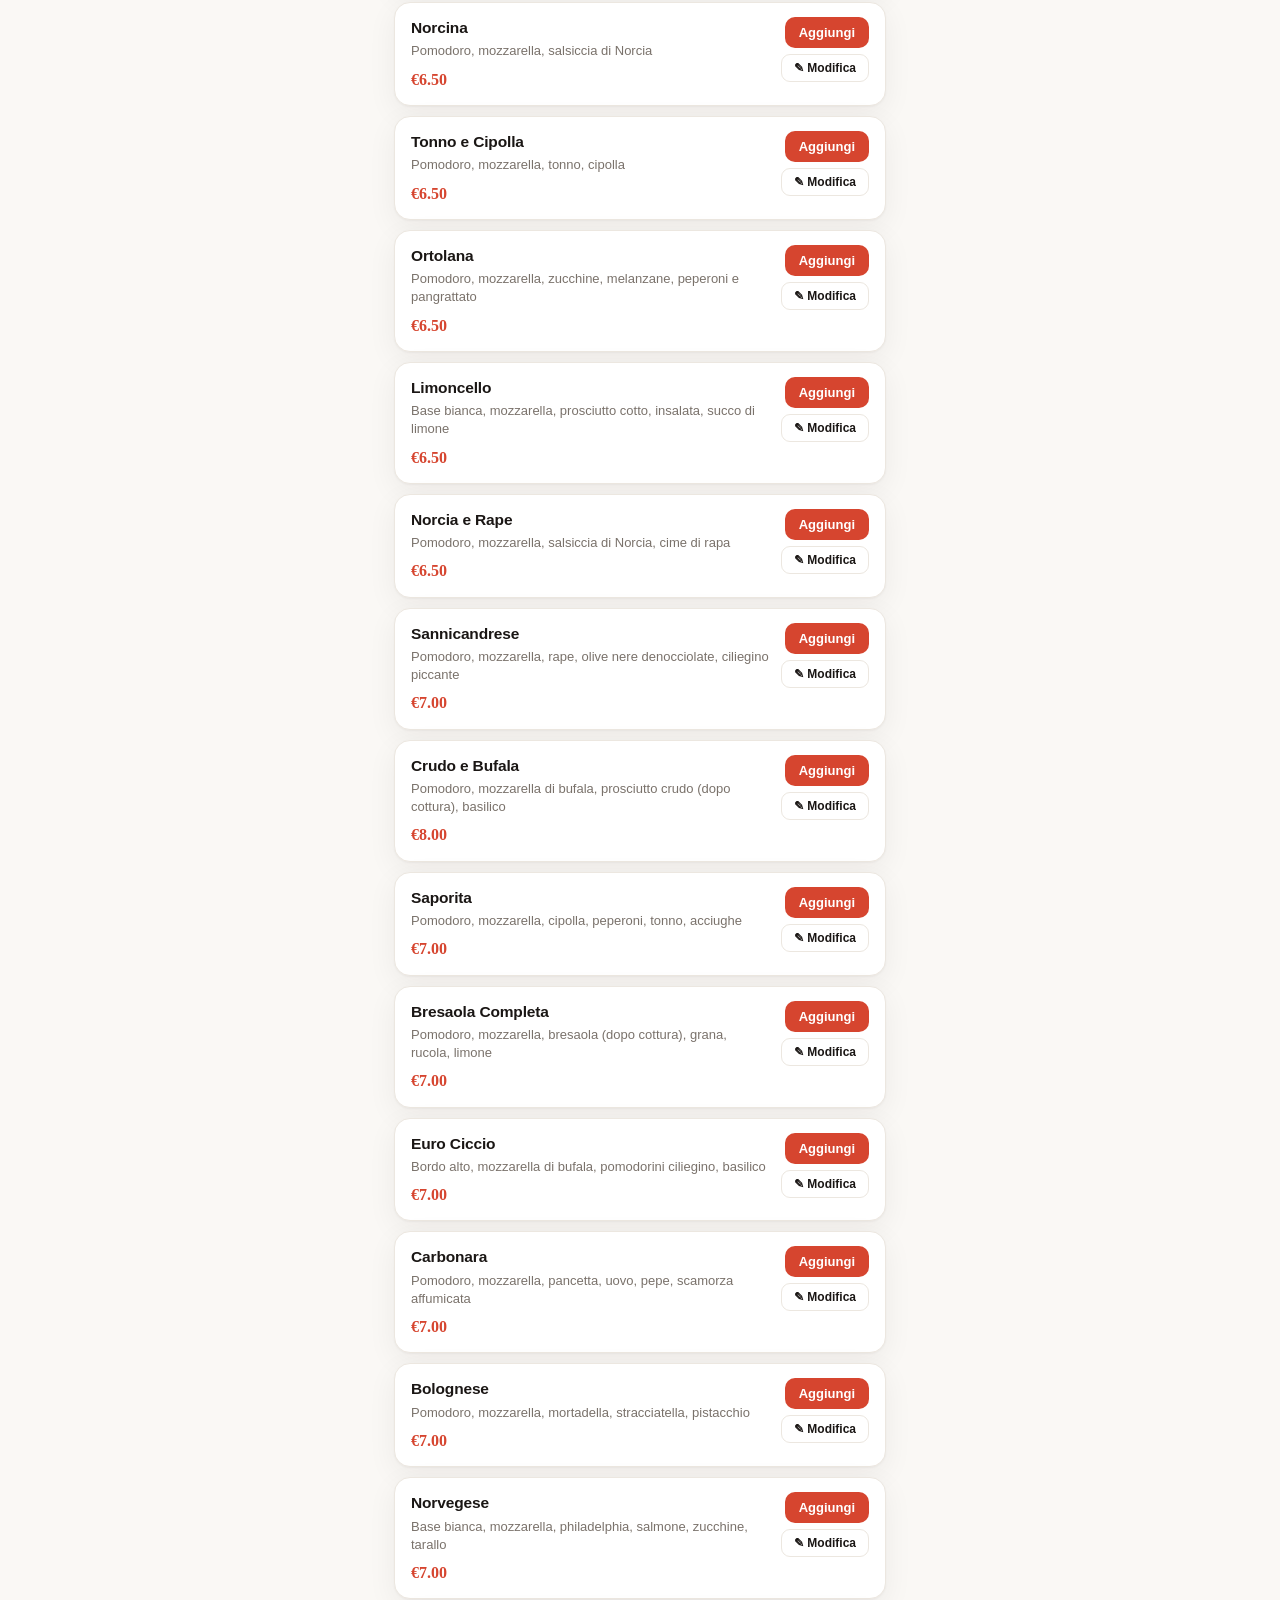
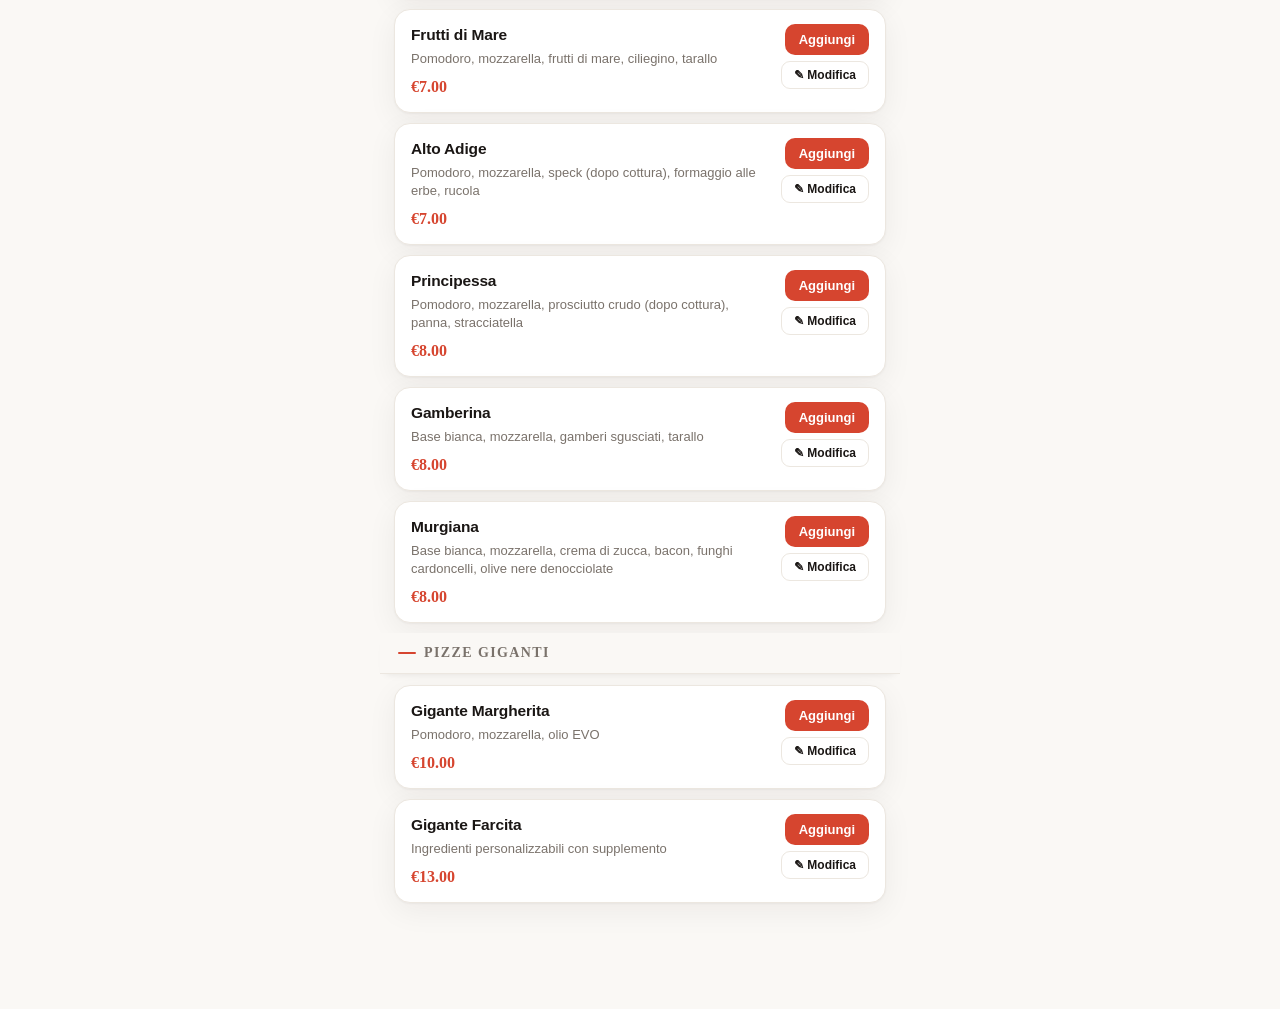
==== commit 89908163: "Rimosso il padding forzato da sotto la sezione finale" ====
--- a/index.html
+++ b/index.html
@@ -74,7 +74,7 @@
 .supp-chip.on::before{content:"✓";font-size:12px}
 
 /* List */
-main{padding:18px 14px 50vh}
+main{padding:18px 14px 0}
 .section-title{
   position:sticky;top:62px;z-index:20;
   font-family:var(--font-display);font-size:14px;font-weight:600;
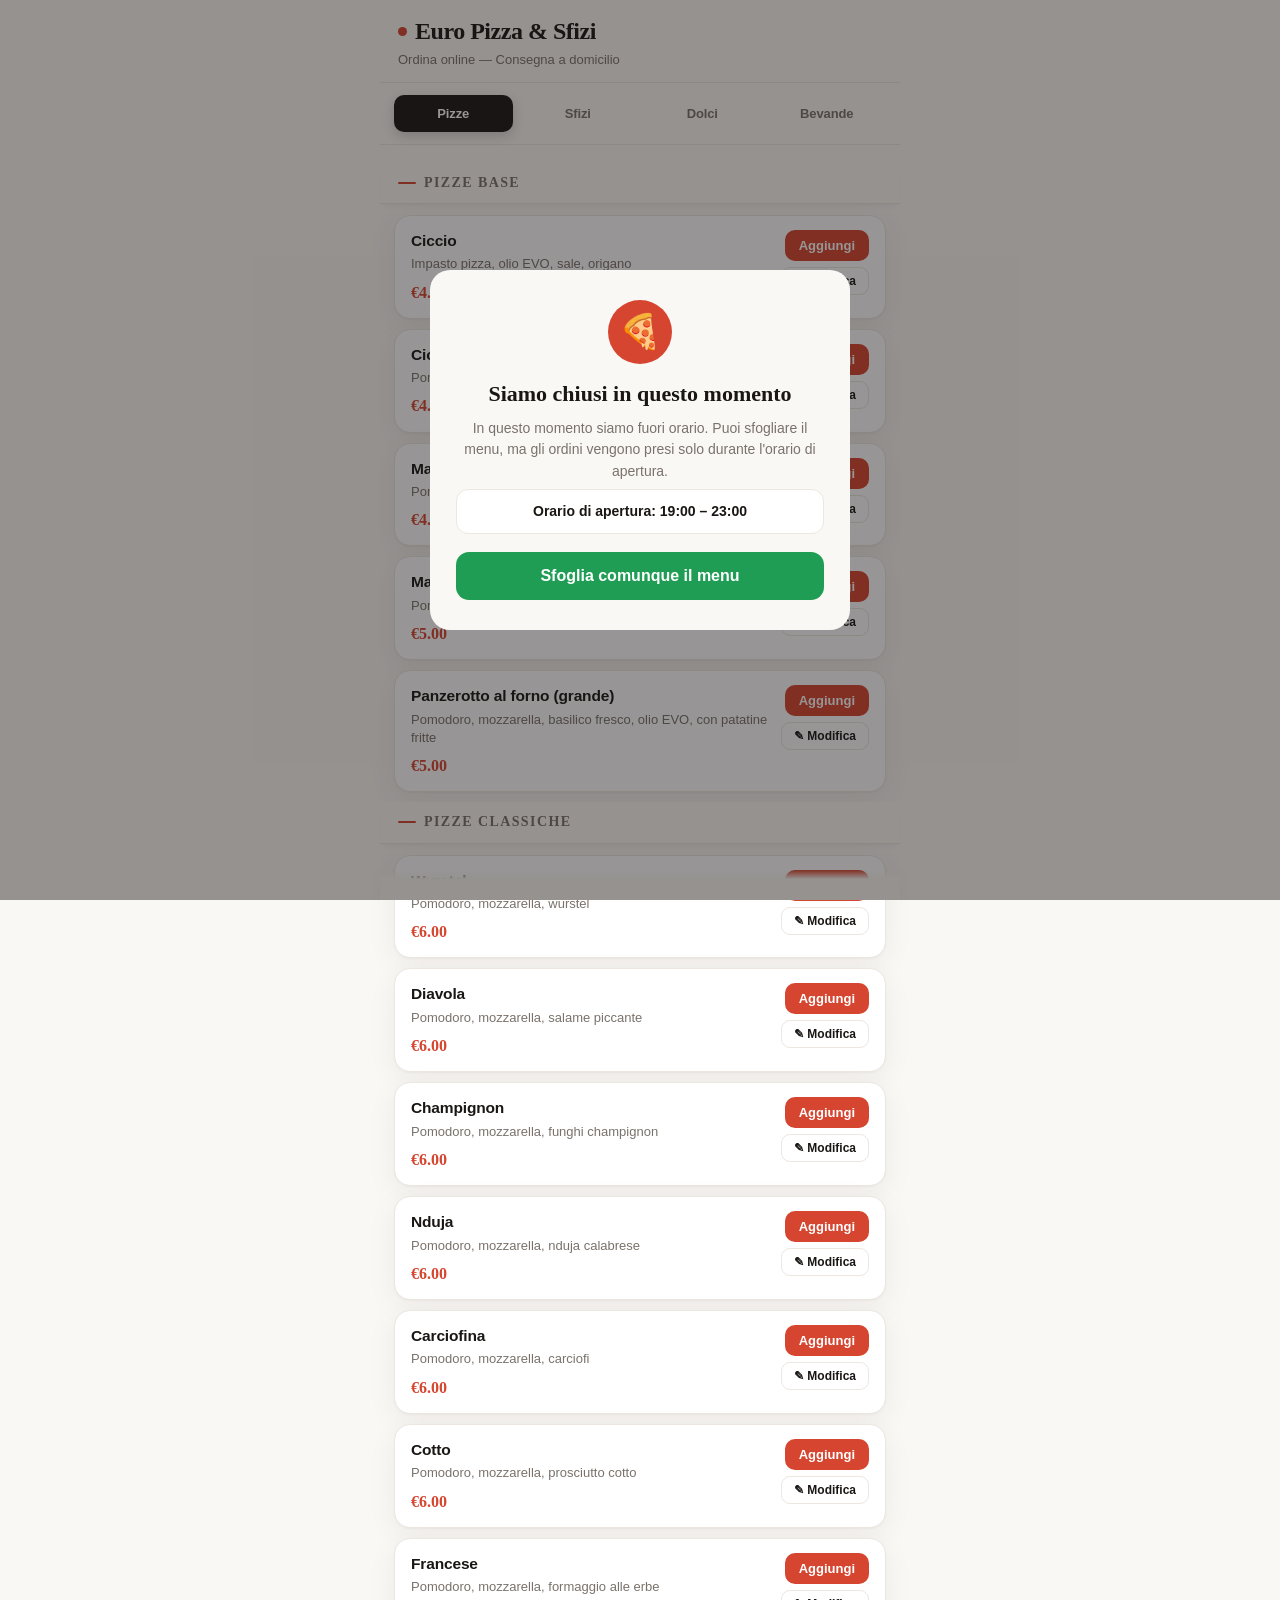
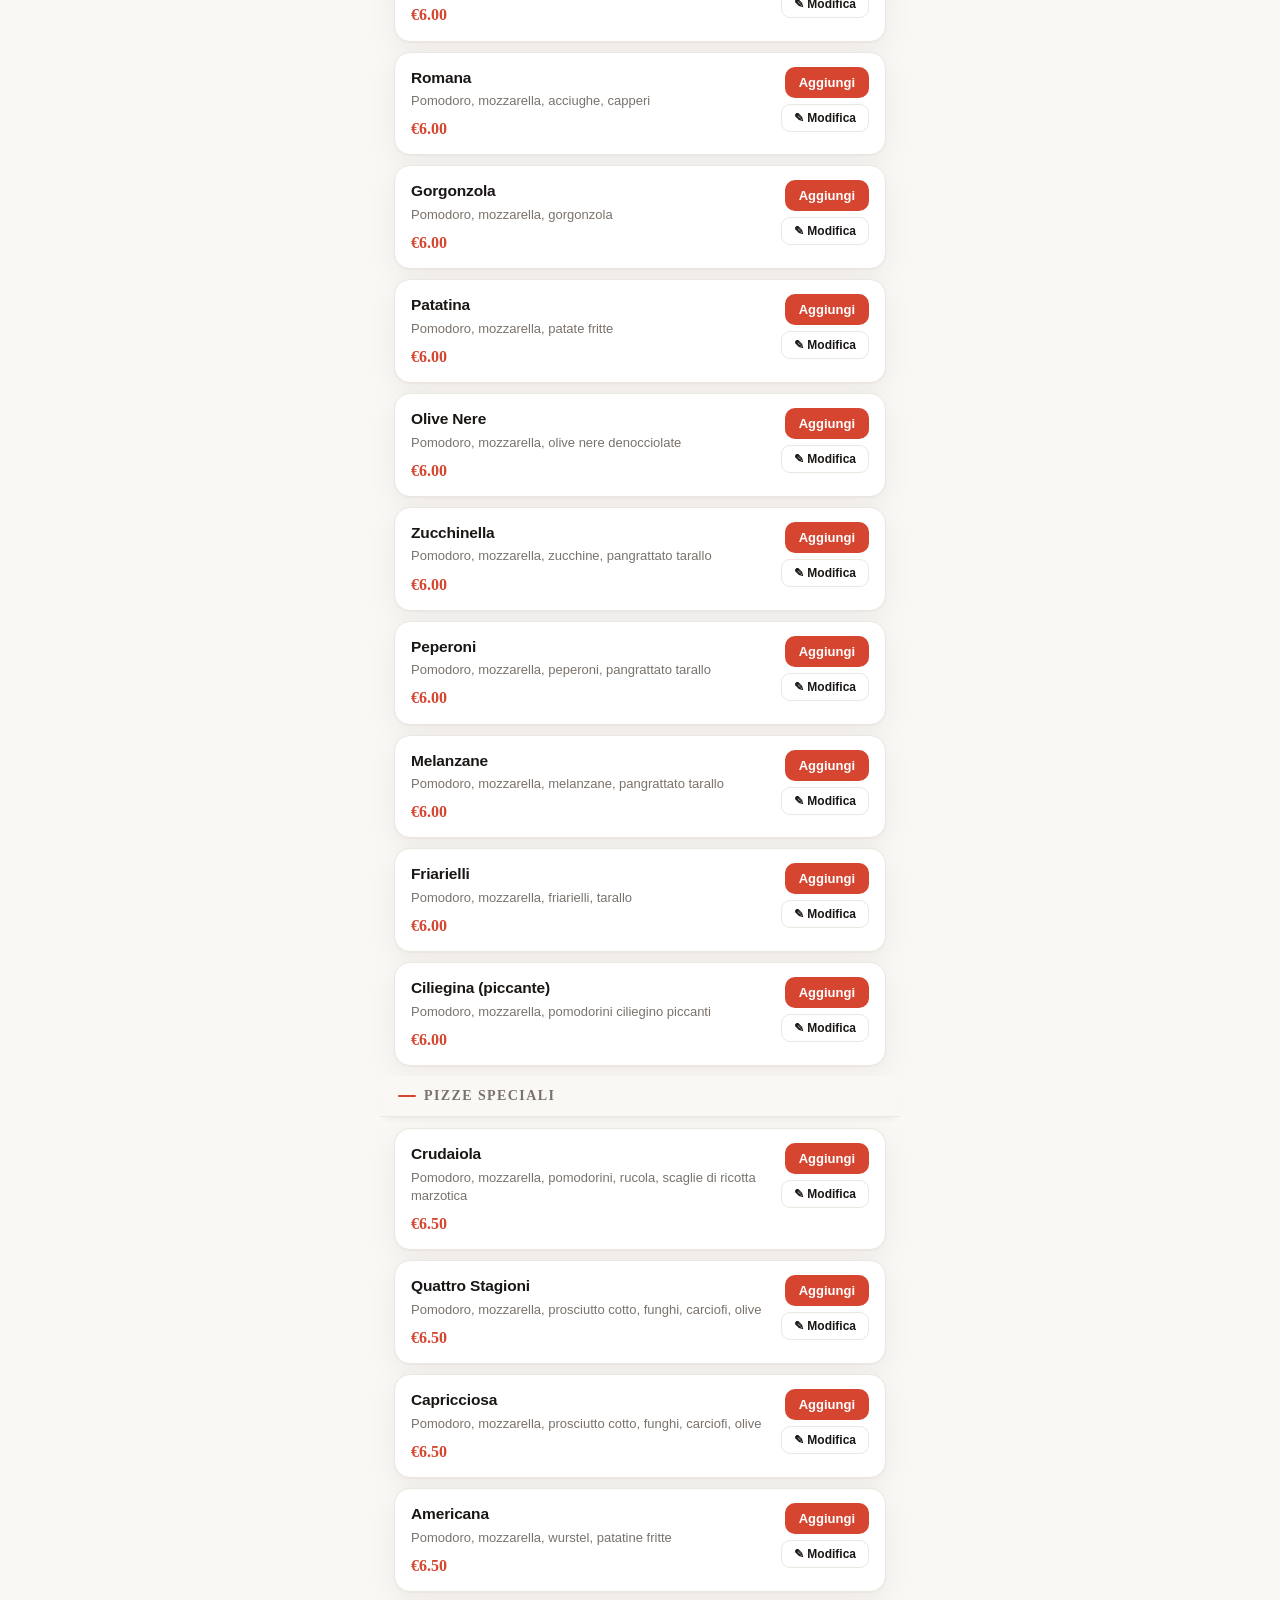
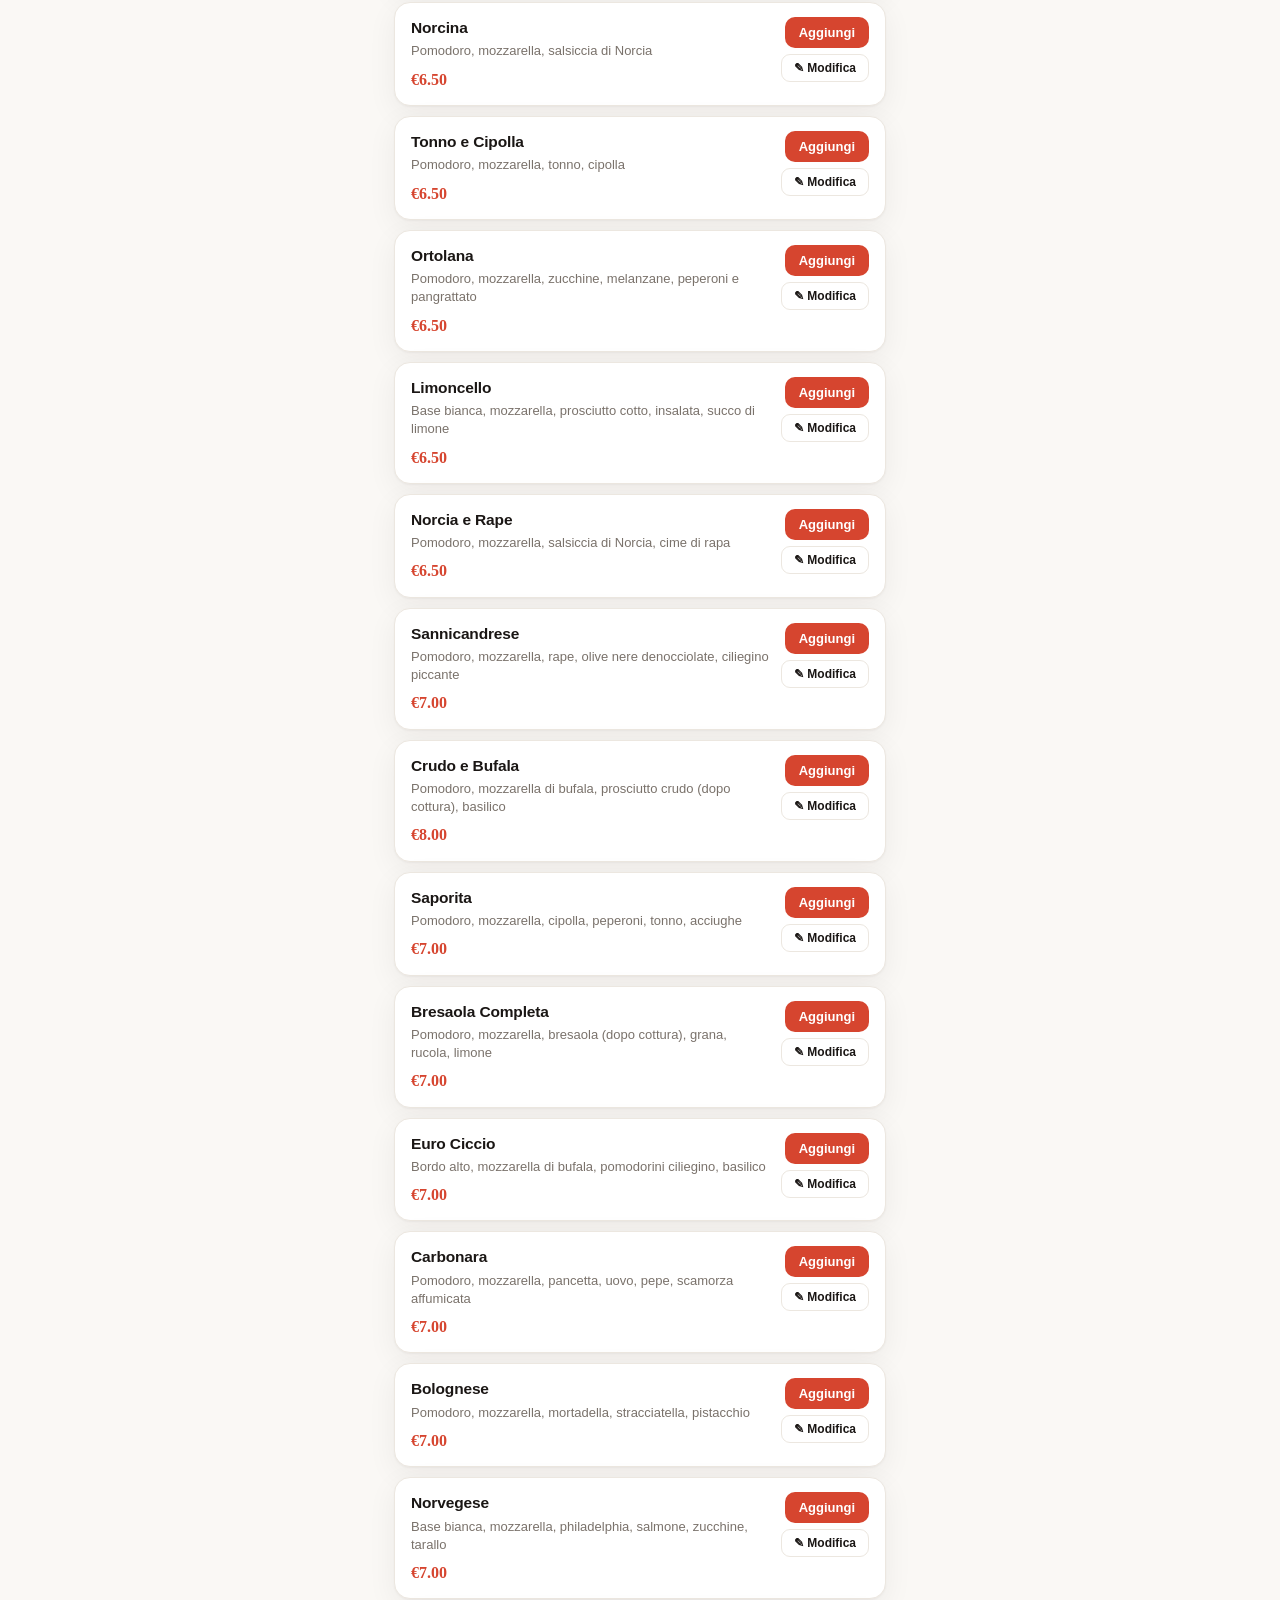
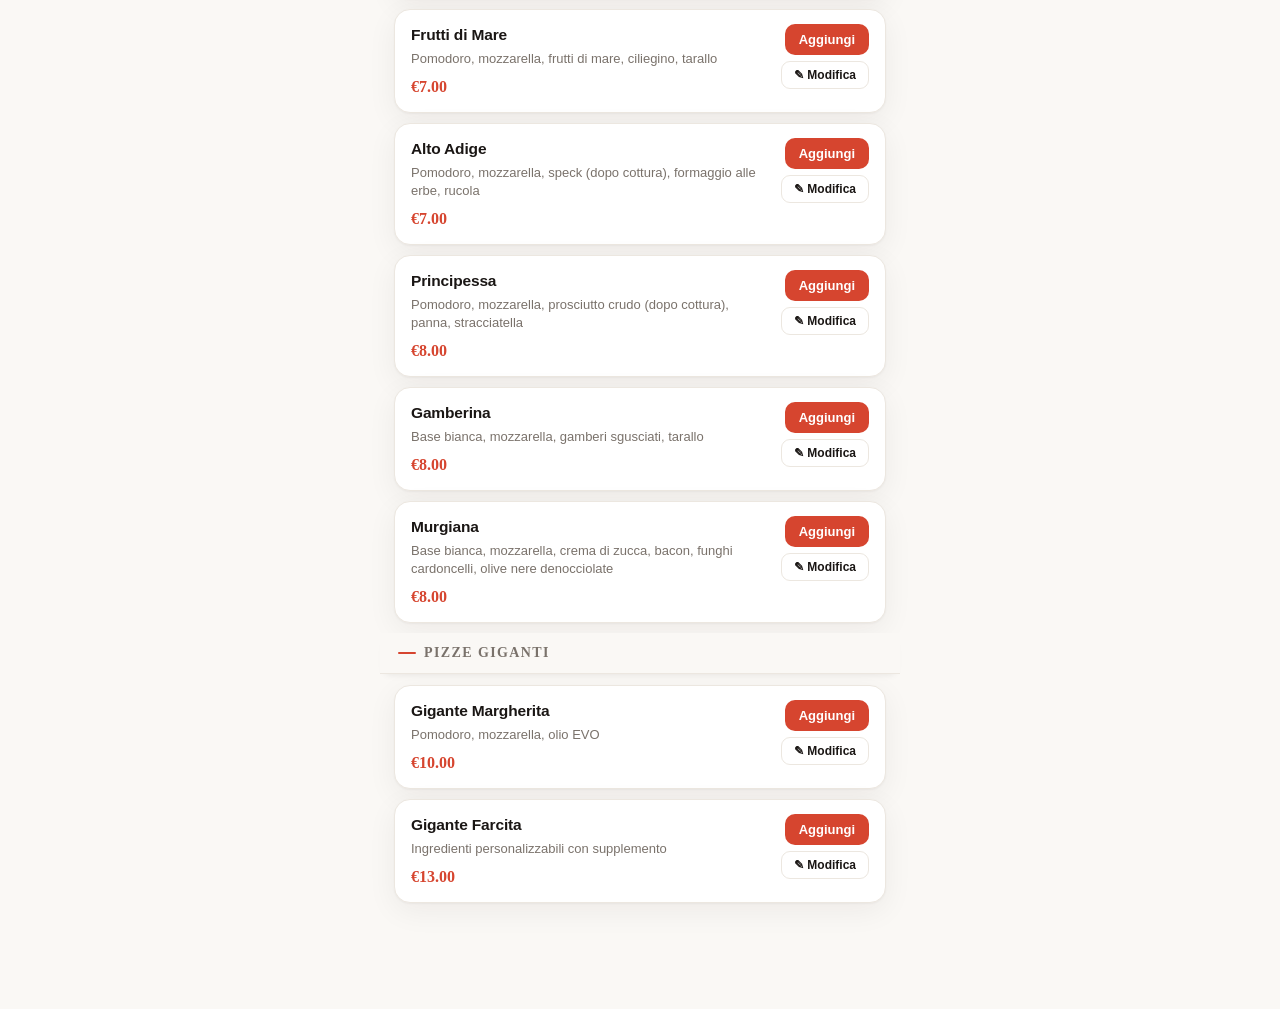
==== commit bfde38a6: "Rimosso ritiro da sopra la pagina. Il sito è solo per la consegna a domicilio" ====
--- a/index.html
+++ b/index.html
@@ -260,7 +260,7 @@
 <div class="app">
   <header>
     <h1><span class="dot"></span>Euro Pizza &amp; Sfizi</h1>
-    <p>Ordina online — ritiro o consegna a domicilio</p>
+    <p>Ordina online — Consegna a domicilio</p>
   </header>
 
   <div class="tabs" id="tabs">
@@ -565,13 +565,26 @@
   supps.forEach(s => {
     const sName = String(s.nome || '');
     const sPrice = safePrice(s.prezzo);
+    const sGroup = s.gruppo ? String(s.gruppo) : '';
     const chip = el('button', 'supp-chip');
+    if(sGroup) chip.dataset.group = sGroup;
     chip.appendChild(el('span', null, sName));
     chip.appendChild(el('span', 'pp', '+' + fmt(sPrice)));
     chip.addEventListener('click', () => {
       const i = editSupps.findIndex(x => x.nome === sName);
-      if(i >= 0){ editSupps.splice(i, 1); chip.classList.remove('on'); }
-      else { editSupps.push({ nome: sName, prezzo: sPrice }); chip.classList.add('on'); }
+      if(i >= 0){
+        // già selezionato: lo tolgo
+        editSupps.splice(i, 1);
+        chip.classList.remove('on');
+      } else {
+        // se appartiene a un gruppo, deseleziono prima gli altri dello stesso gruppo
+        if(sGroup){
+          editSupps = editSupps.filter(x => x.gruppo !== sGroup);
+          box.querySelectorAll('.supp-chip[data-group="' + CSS.escape(sGroup) + '"]').forEach(c => c.classList.remove('on'));
+        }
+        editSupps.push({ nome: sName, prezzo: sPrice, gruppo: sGroup });
+        chip.classList.add('on');
+      }
     });
     box.appendChild(chip);
   });
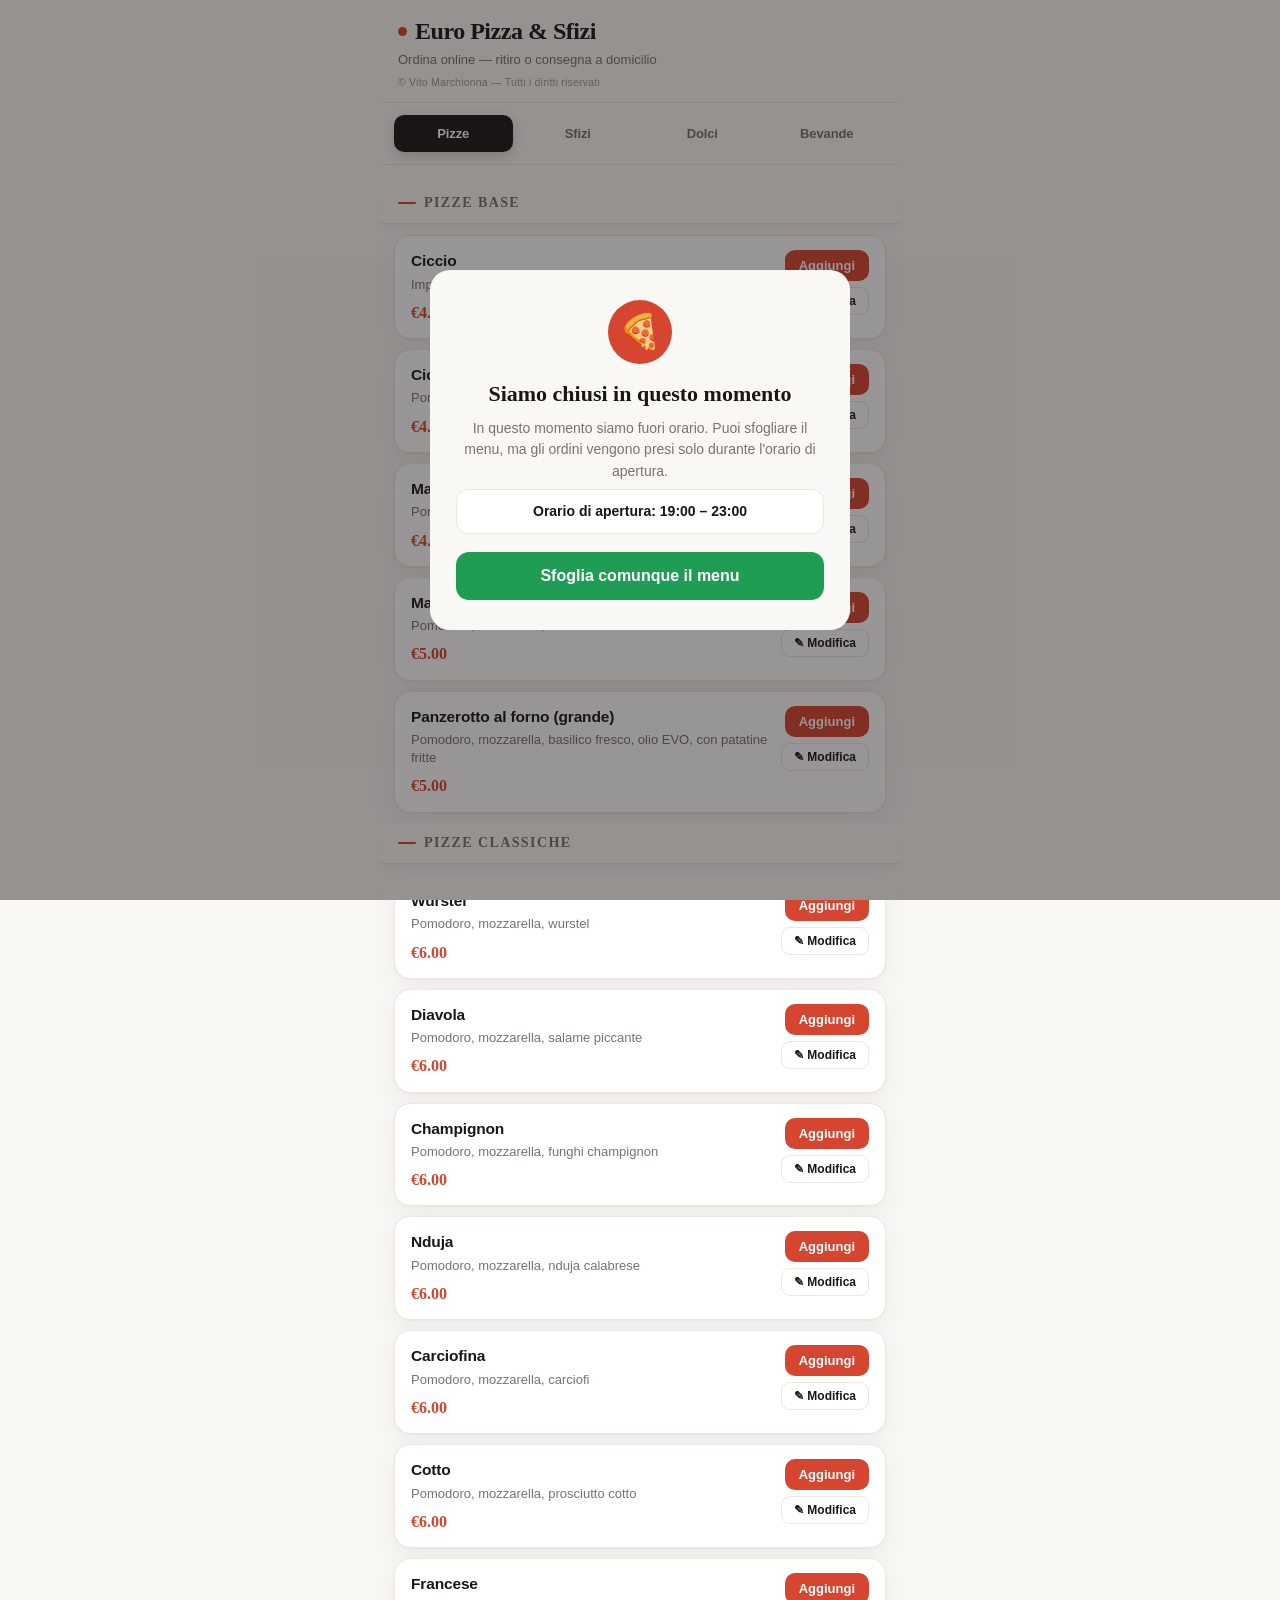
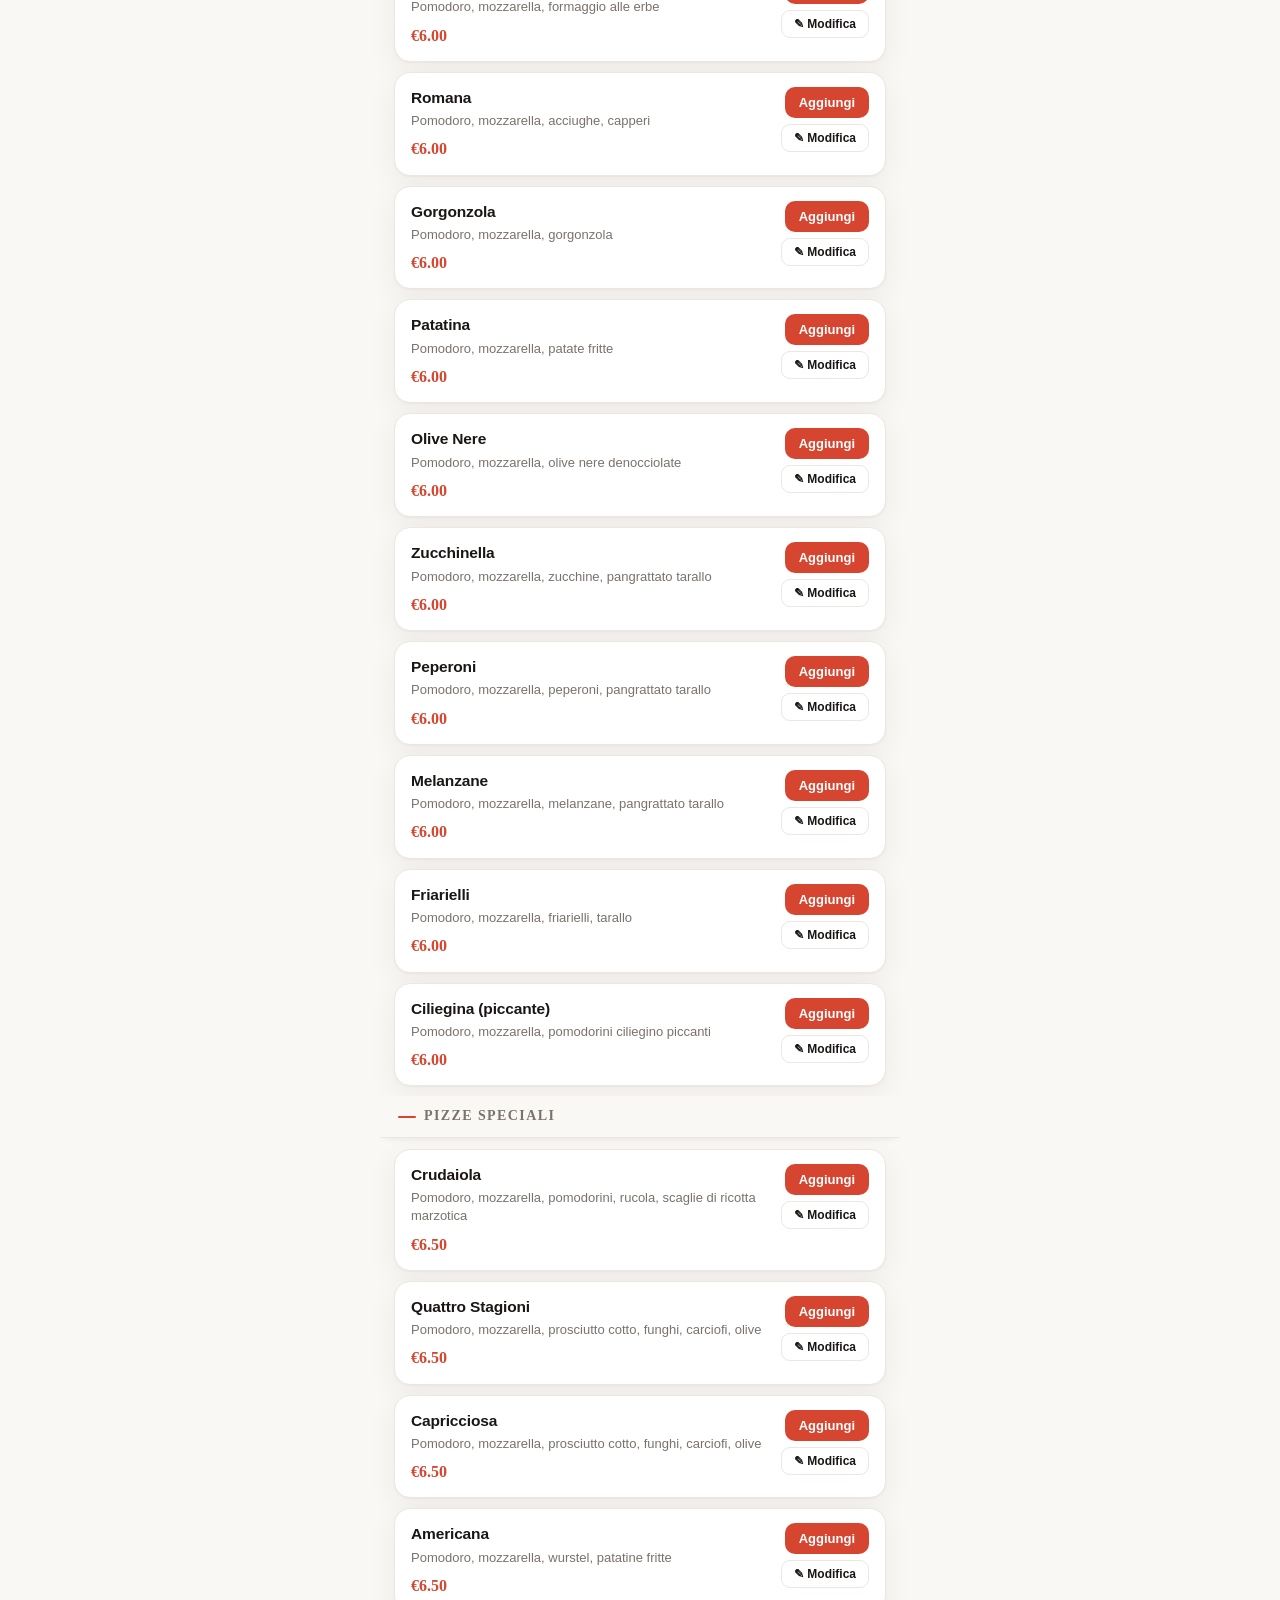
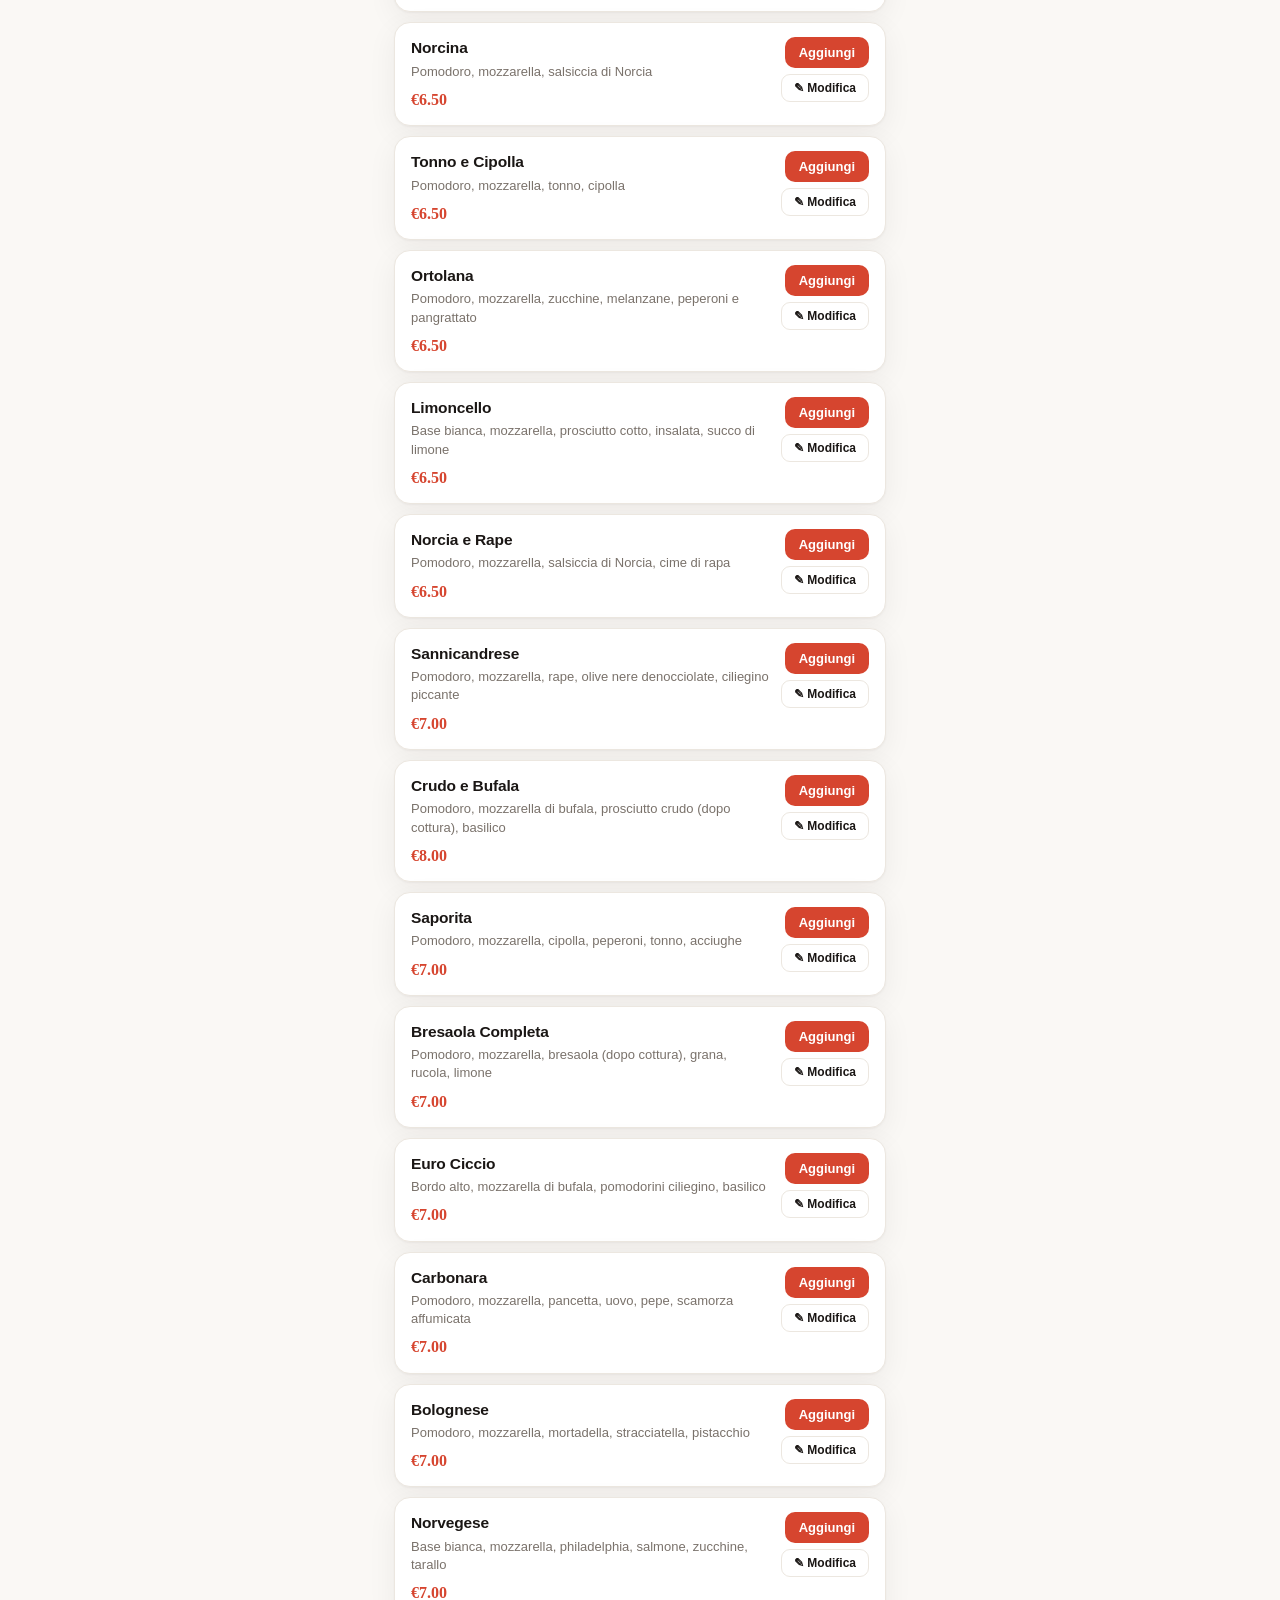
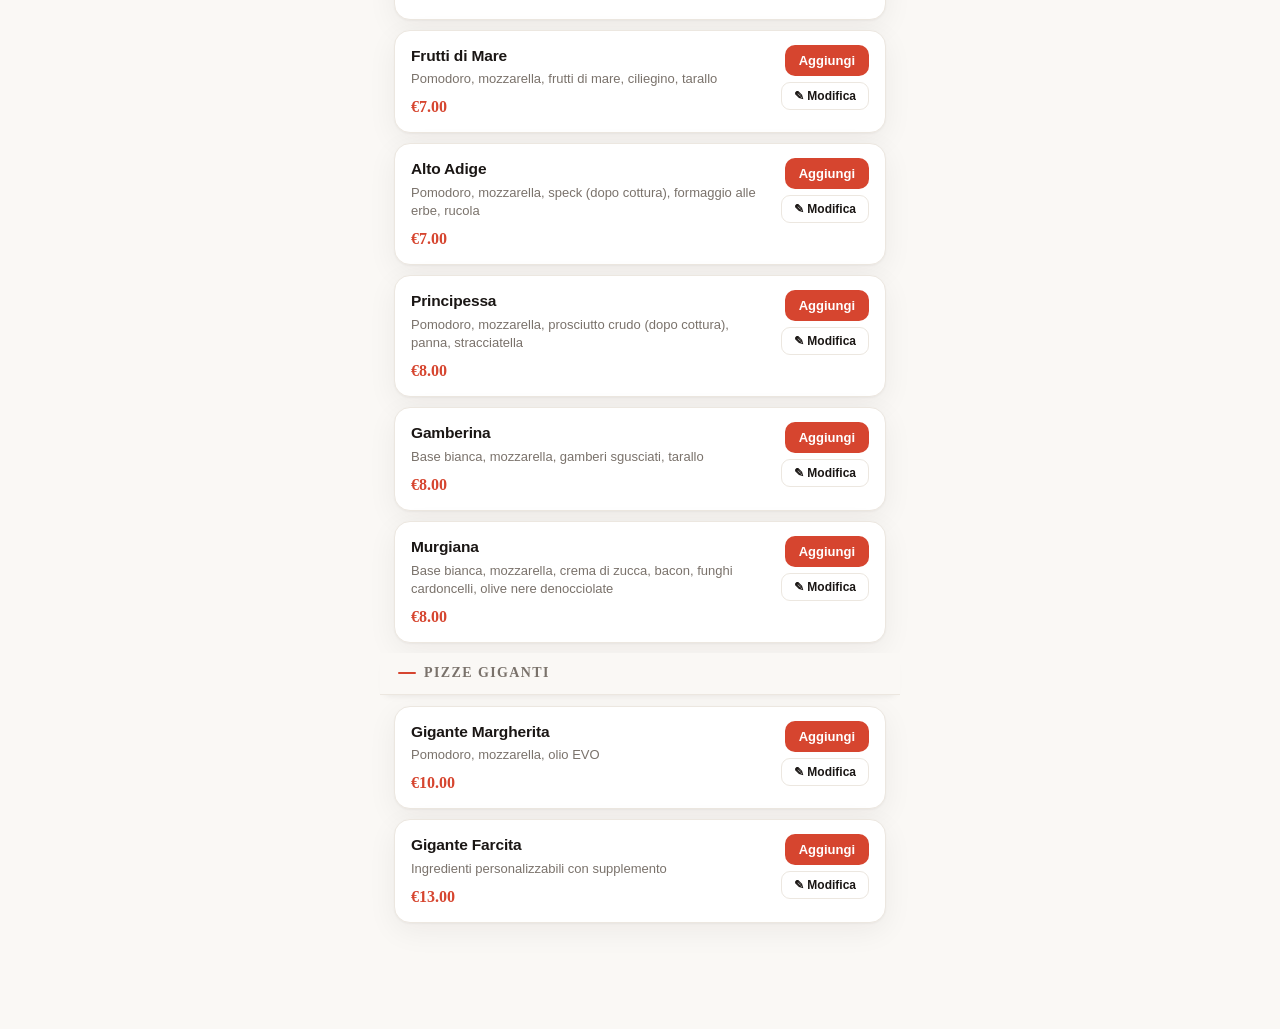
==== commit 04bc4399: "Aggiunto copyright e articolo esatto del gdpr" ====
--- a/index.html
+++ b/index.html
@@ -49,6 +49,7 @@
 }
 header h1 .dot{width:9px;height:9px;border-radius:50%;background:var(--accent);display:inline-block}
 header p{margin:2px 0 0;color:var(--muted);font-size:13px}
+header p.copyright{font-size:10.5px;opacity:.7;margin-top:5px;letter-spacing:.02em}
 
 /* Tabs */
 .tabs{
@@ -260,7 +261,8 @@
 <div class="app">
   <header>
     <h1><span class="dot"></span>Euro Pizza &amp; Sfizi</h1>
-    <p>Ordina online — Consegna a domicilio</p>
+    <p>Ordina online — ritiro o consegna a domicilio</p>
+    <p class="copyright">© Vito Marchionna — Tutti i diritti riservati</p>
   </header>
 
   <div class="tabs" id="tabs">
@@ -332,11 +334,16 @@
       <select id="fTime"></select>
 
       <div class="gdpr">
-        <b>Privacy (GDPR).</b> I dati inseriti (nome, cognome, indirizzo)
+        <b>Privacy.</b> I dati inseriti (nome, cognome, indirizzo)
         <b>non vengono salvati né memorizzati</b> da questo sito o su alcun server.
         Vengono usati <b>solo</b> per comporre il messaggio WhatsApp che invii tu
         direttamente alla pizzeria, restando sul tuo dispositivo. Chiudendo la pagina
         ogni informazione viene cancellata.
+        <br><br>
+        Ai sensi del <b>Regolamento (UE) 2016/679 (GDPR), art. 6, par. 1, lett. a) e b)</b>,
+        l'inserimento dei dati costituisce consenso al loro utilizzo per la sola
+        gestione dell'ordine. Non avviene alcuna conservazione, profilazione o
+        cessione a terzi.
       </div>
 
       <button class="btn-primary" id="sendWhatsapp">
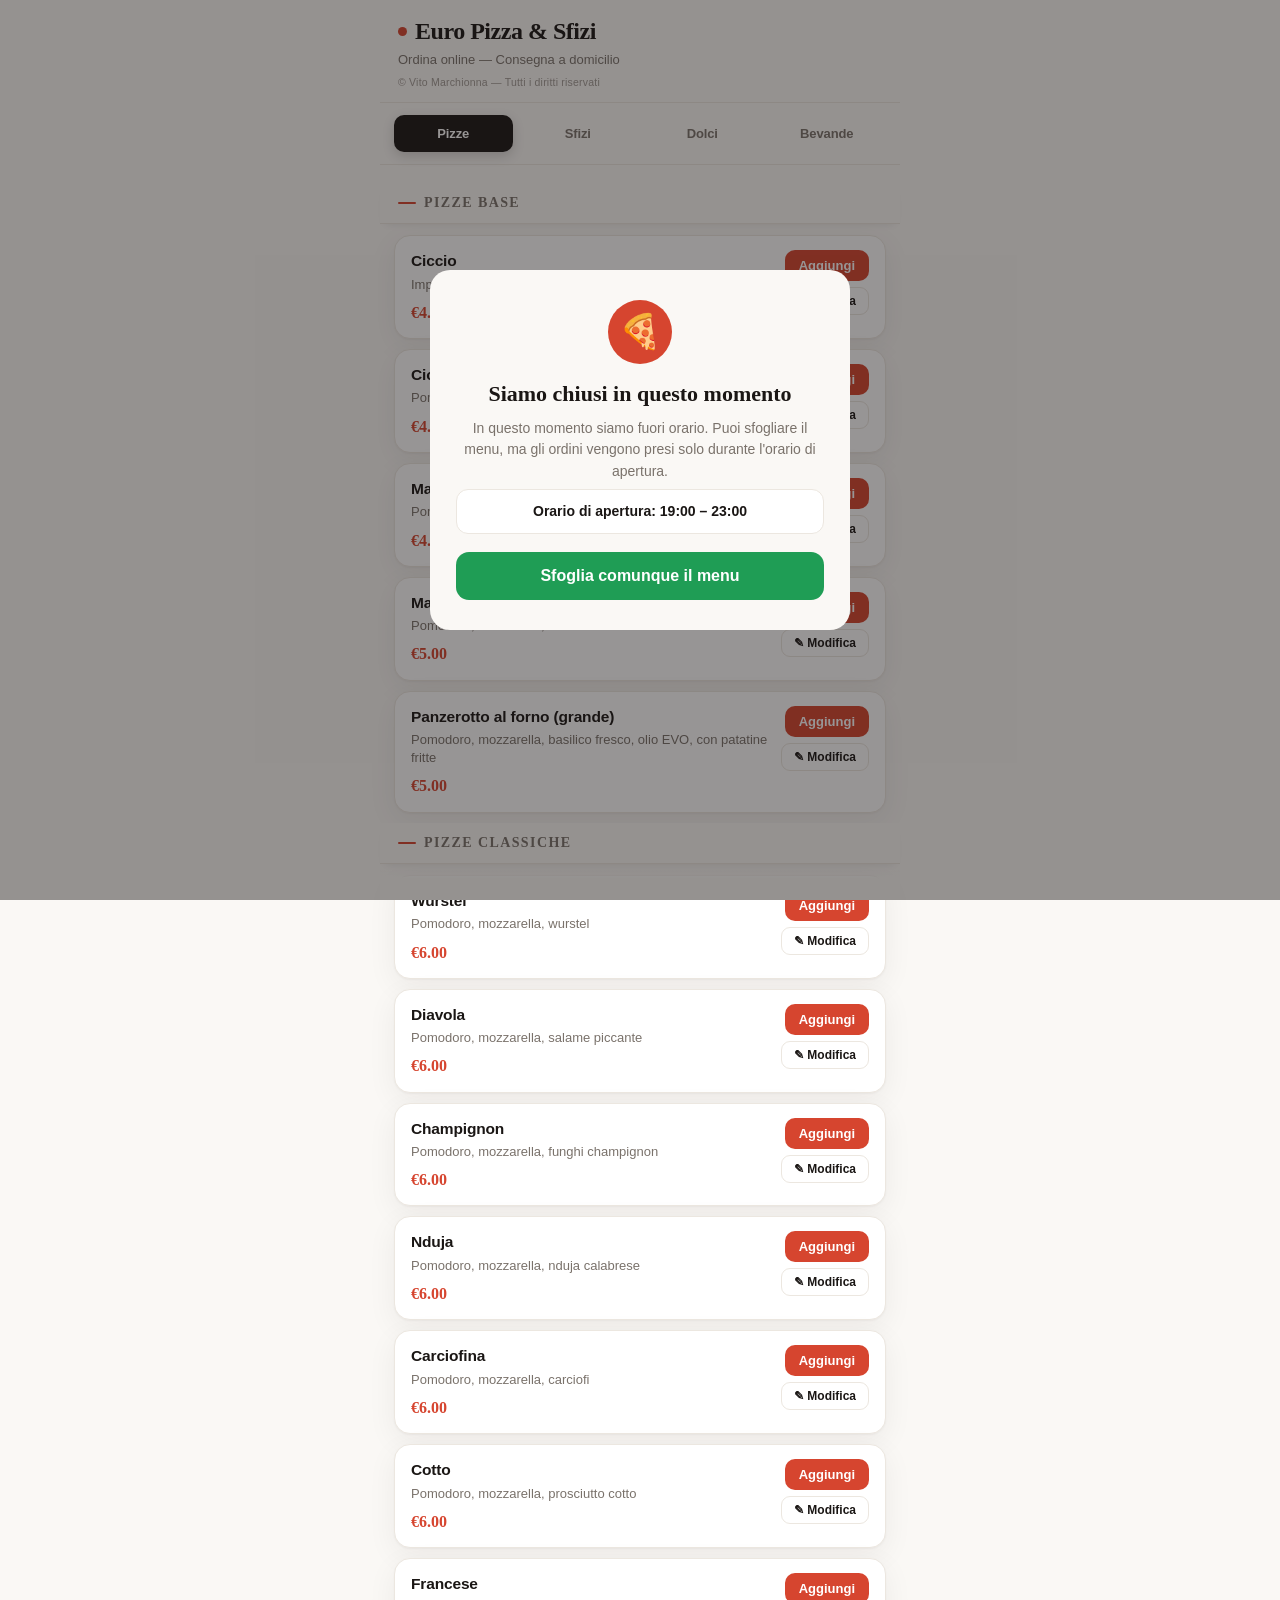
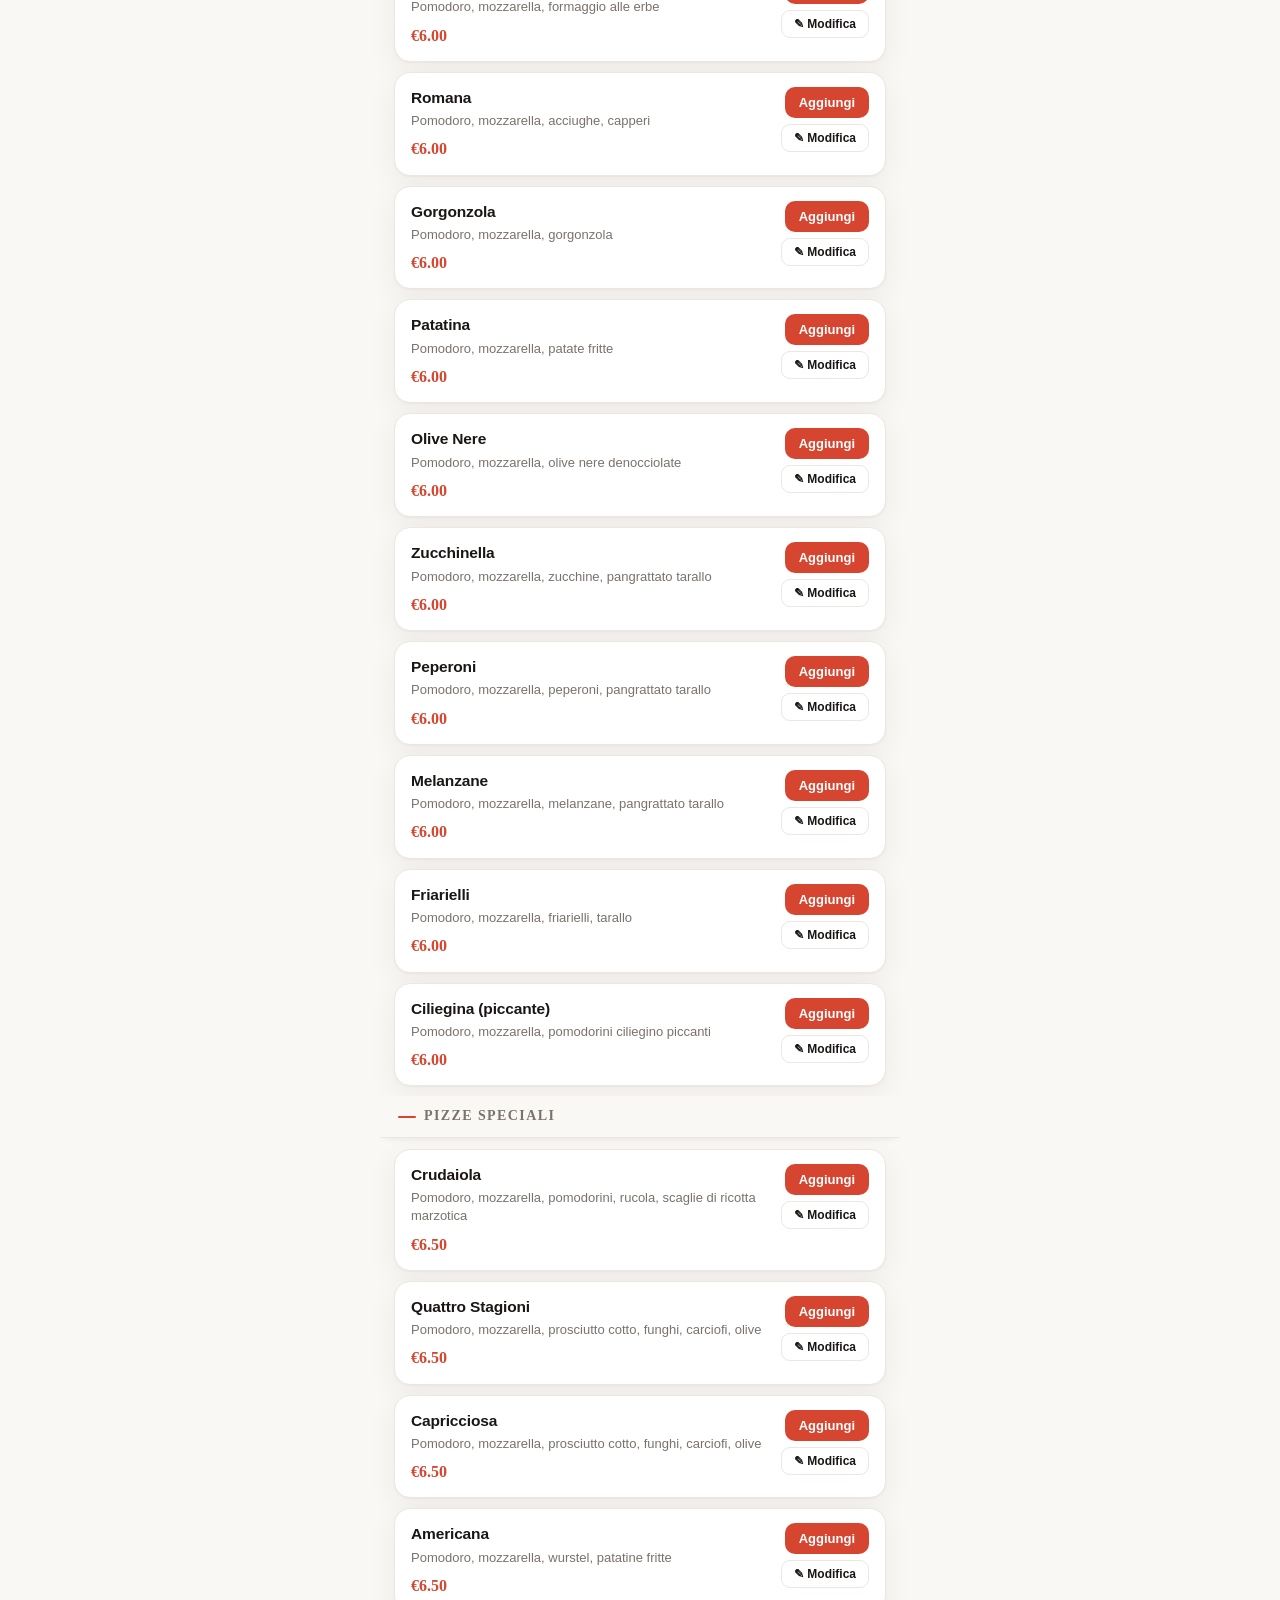
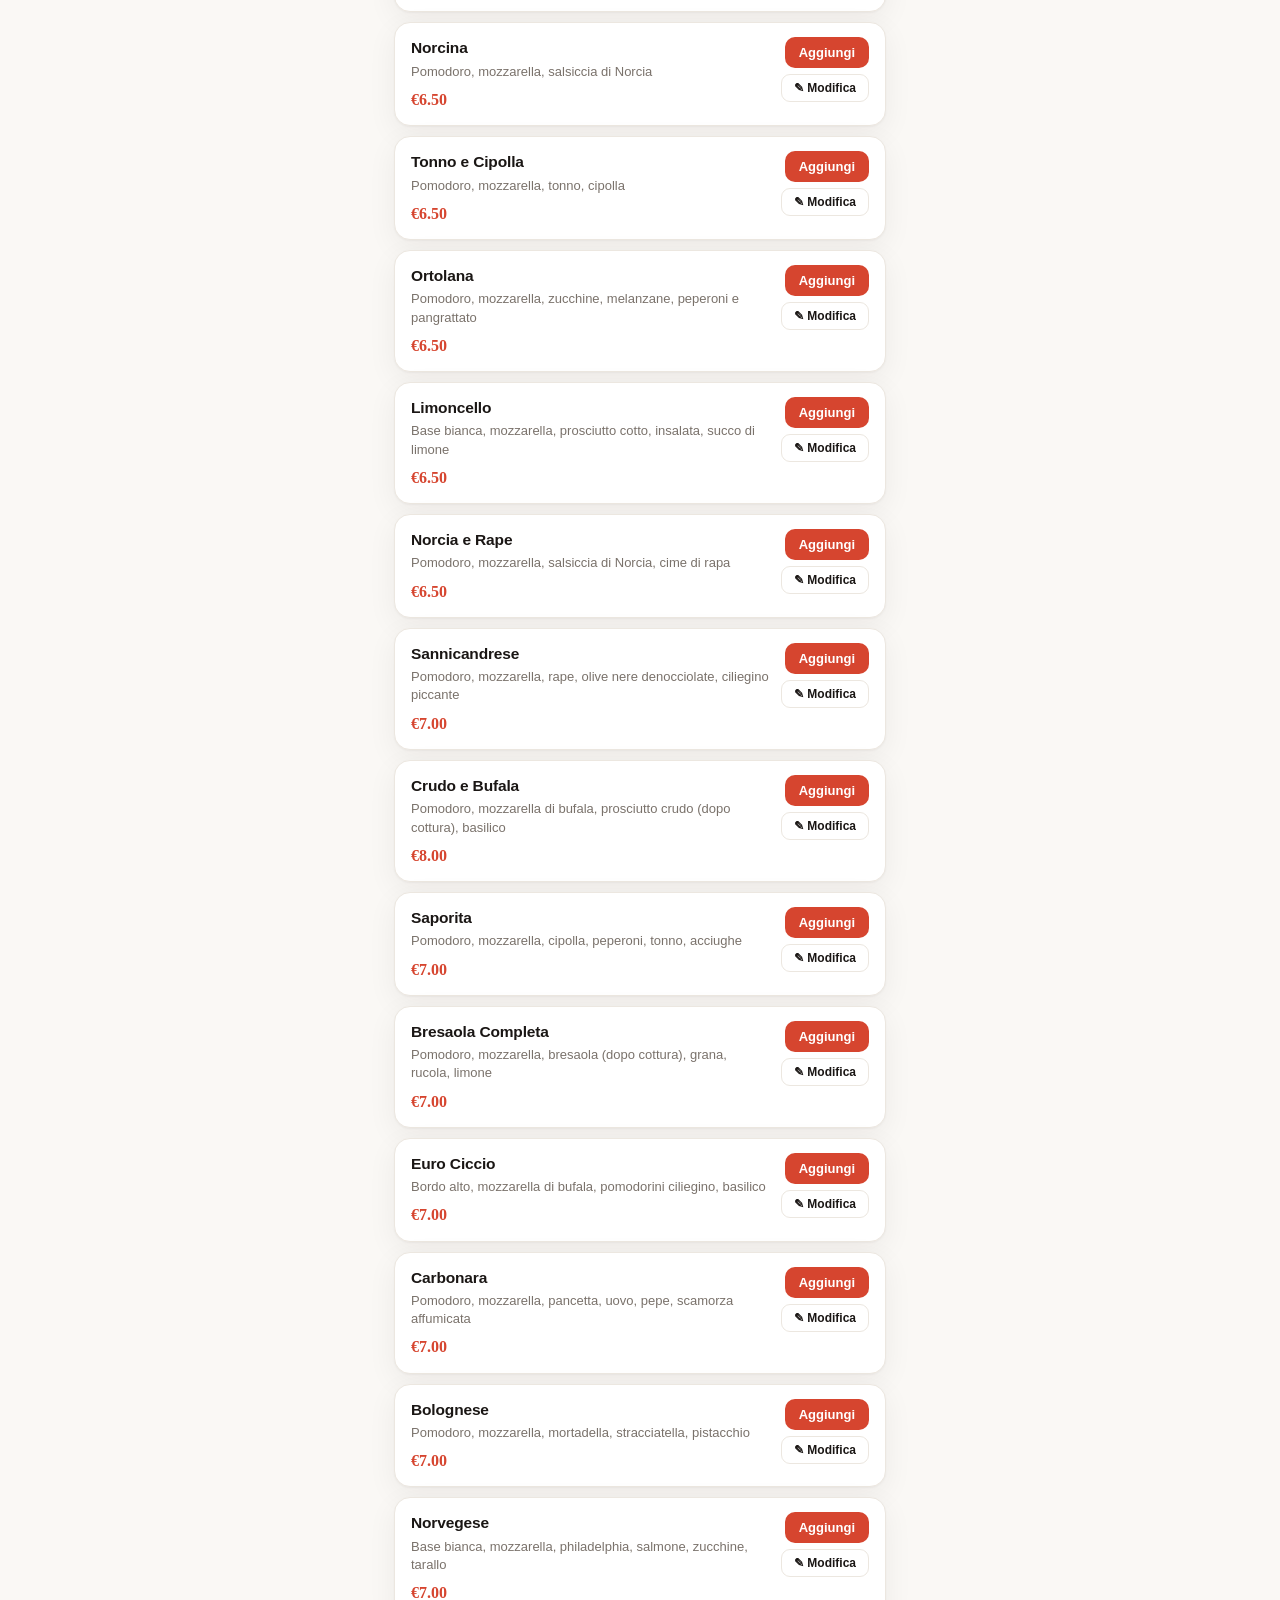
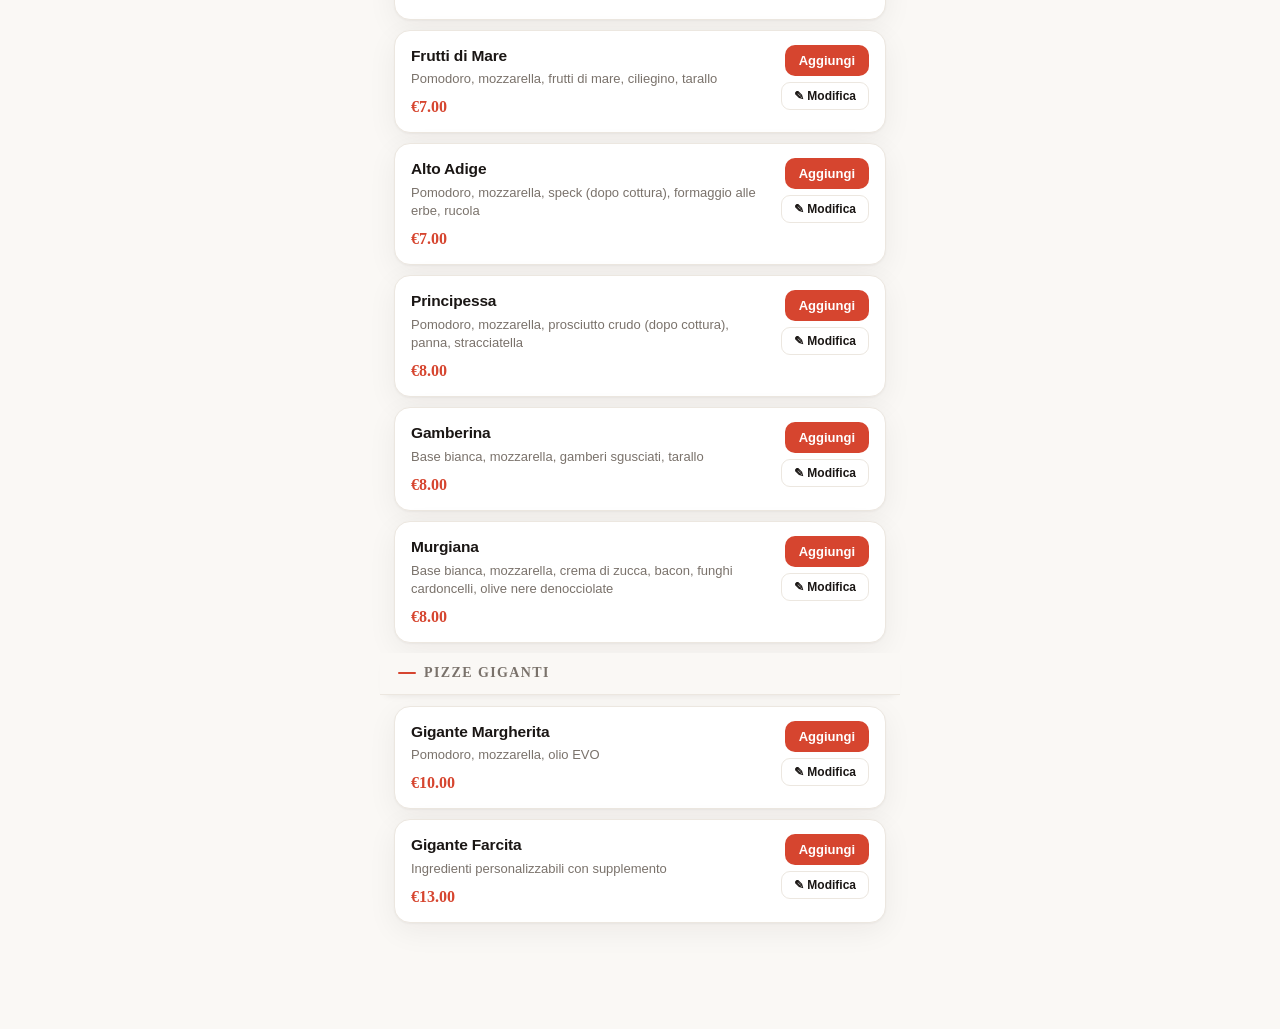
==== commit a9dfc83d: "Rimosso ritiro, il sito serve solo per ordinare da casa" ====
--- a/index.html
+++ b/index.html
@@ -261,7 +261,7 @@
 <div class="app">
   <header>
     <h1><span class="dot"></span>Euro Pizza &amp; Sfizi</h1>
-    <p>Ordina online — ritiro o consegna a domicilio</p>
+    <p>Ordina online — Consegna a domicilio</p>
     <p class="copyright">© Vito Marchionna — Tutti i diritti riservati</p>
   </header>
 
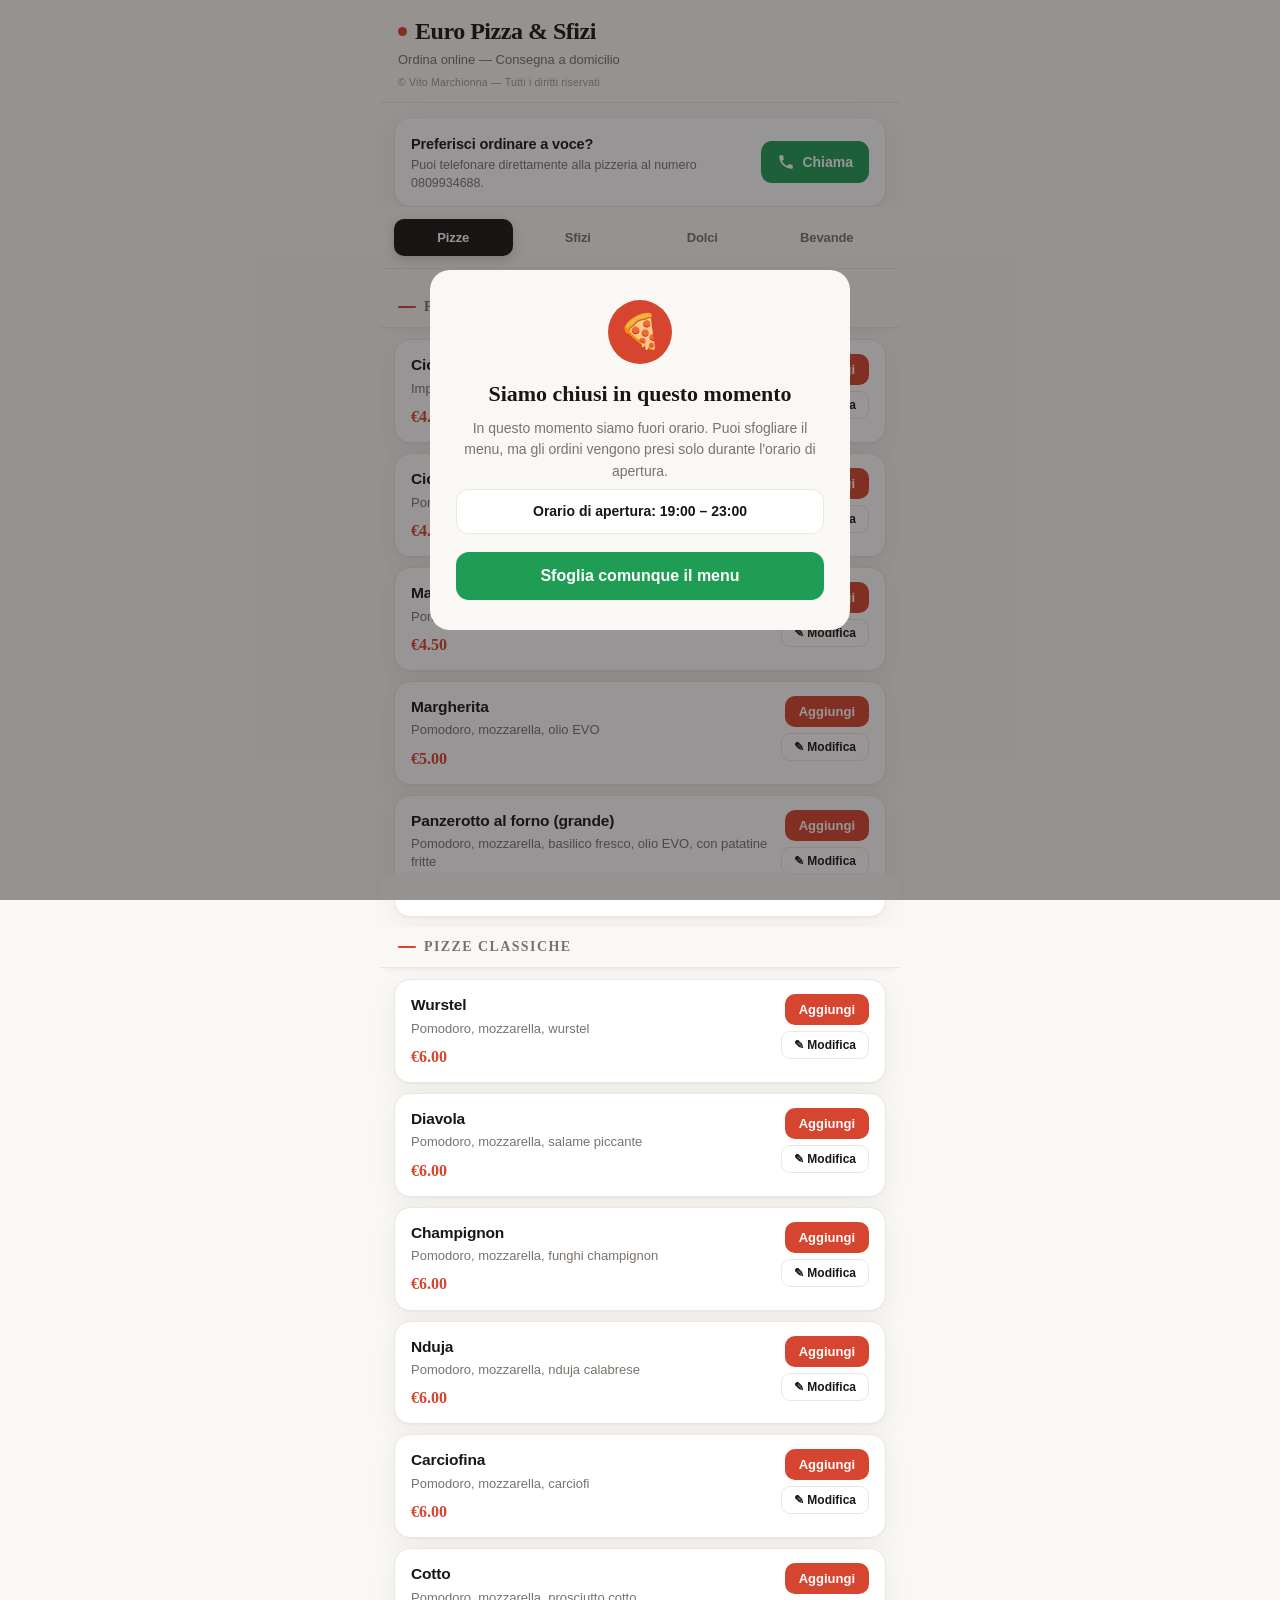
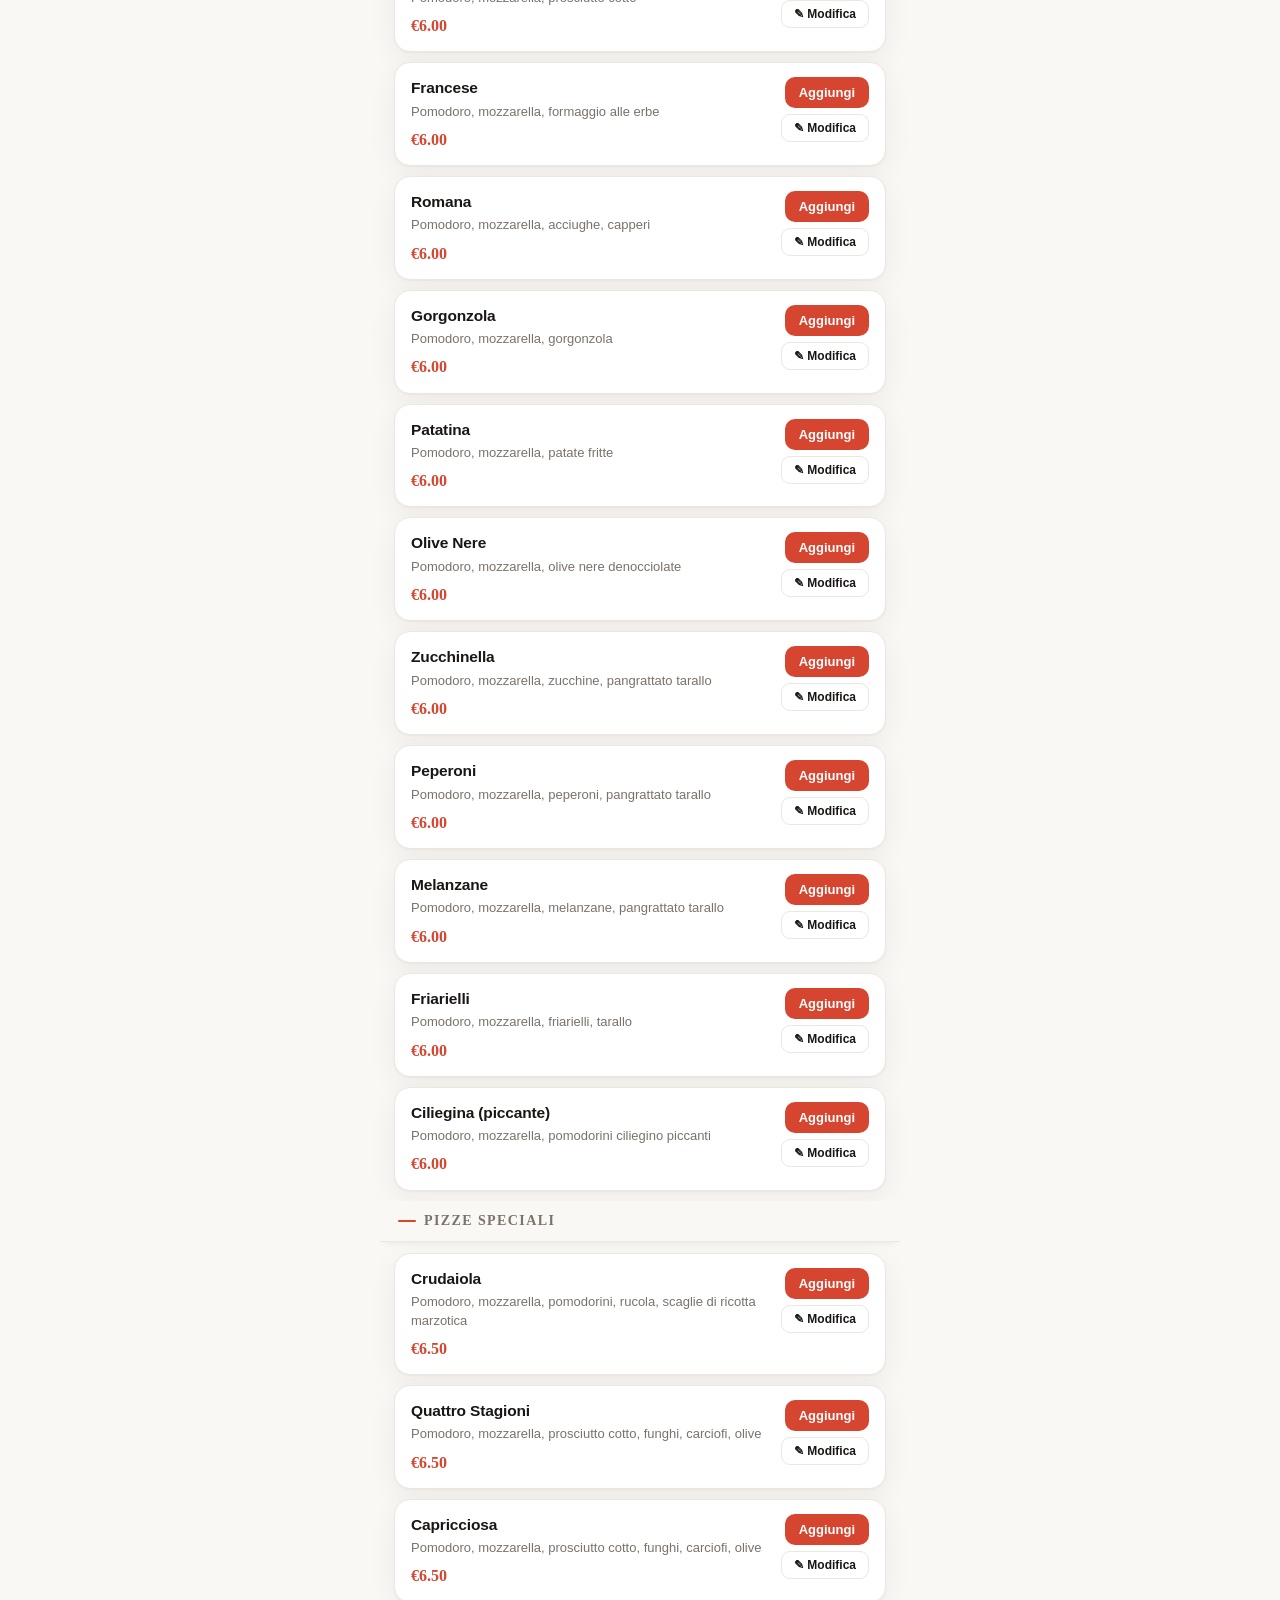
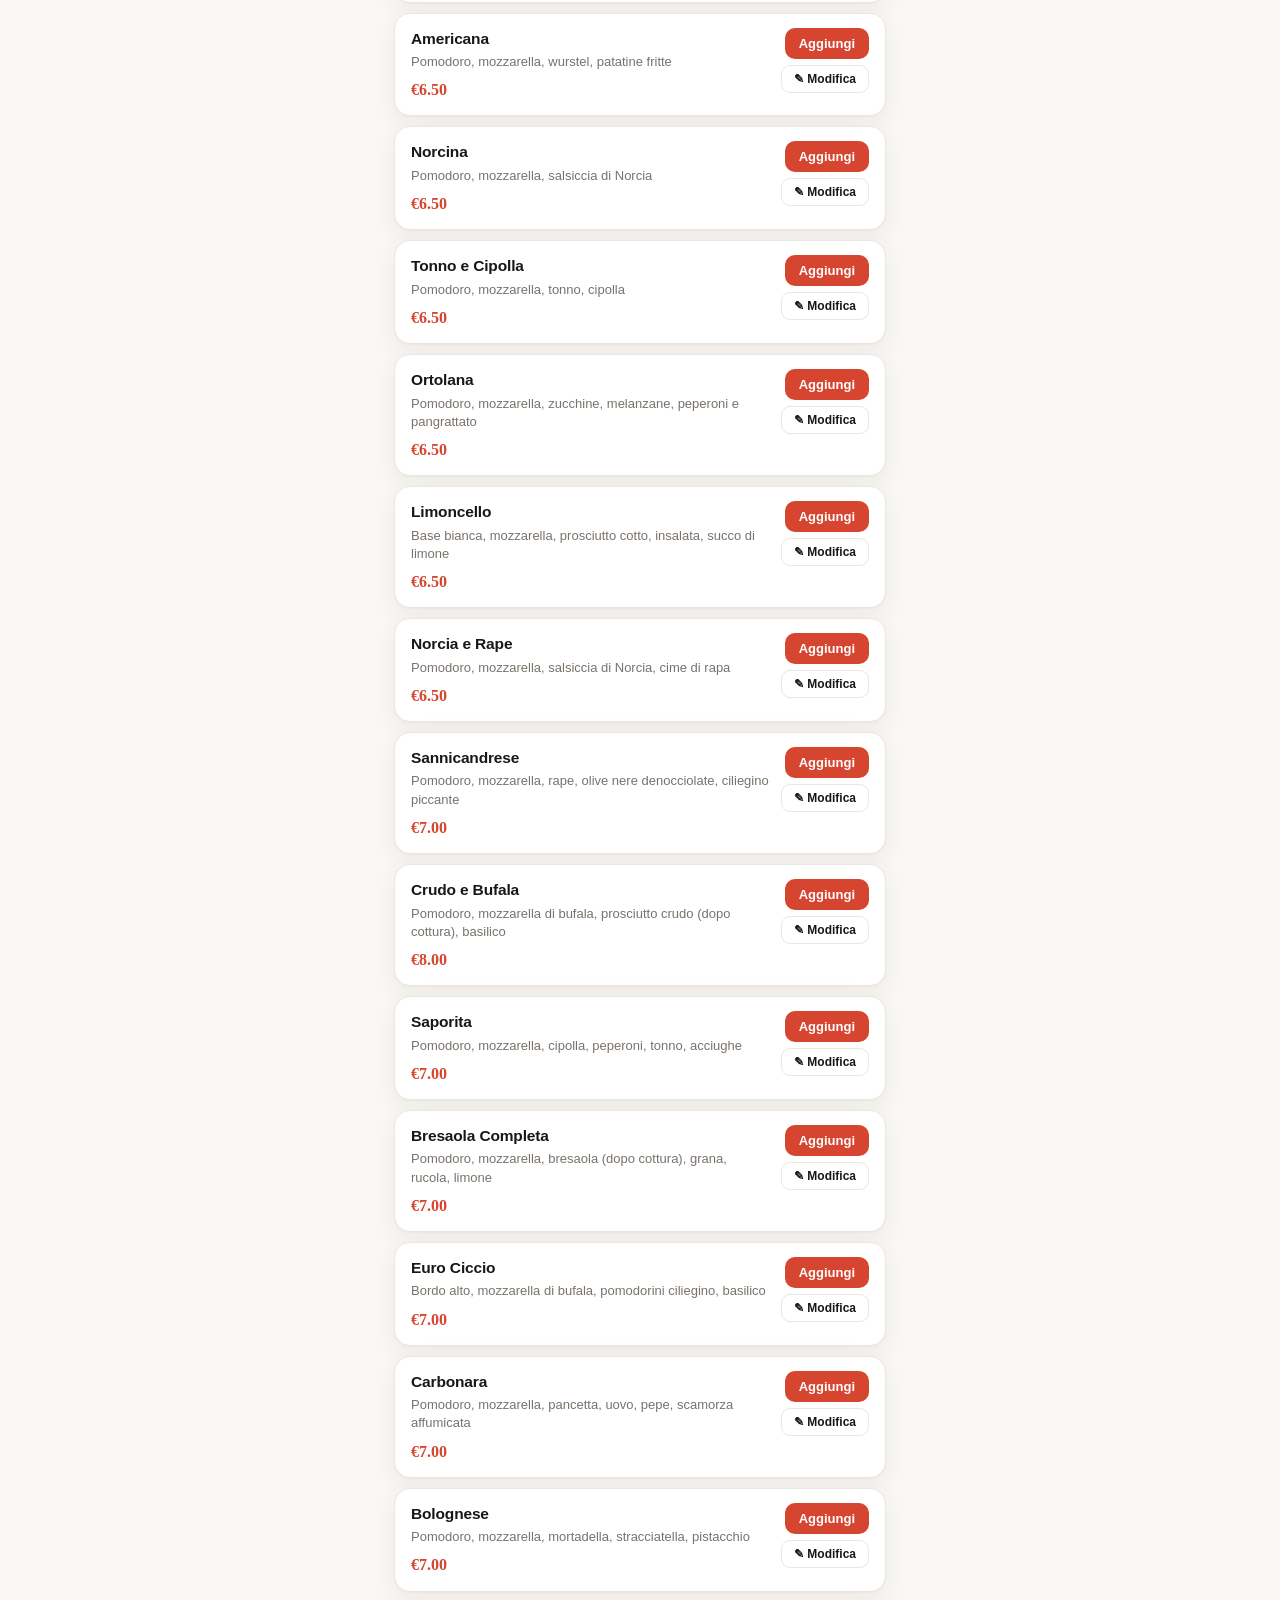
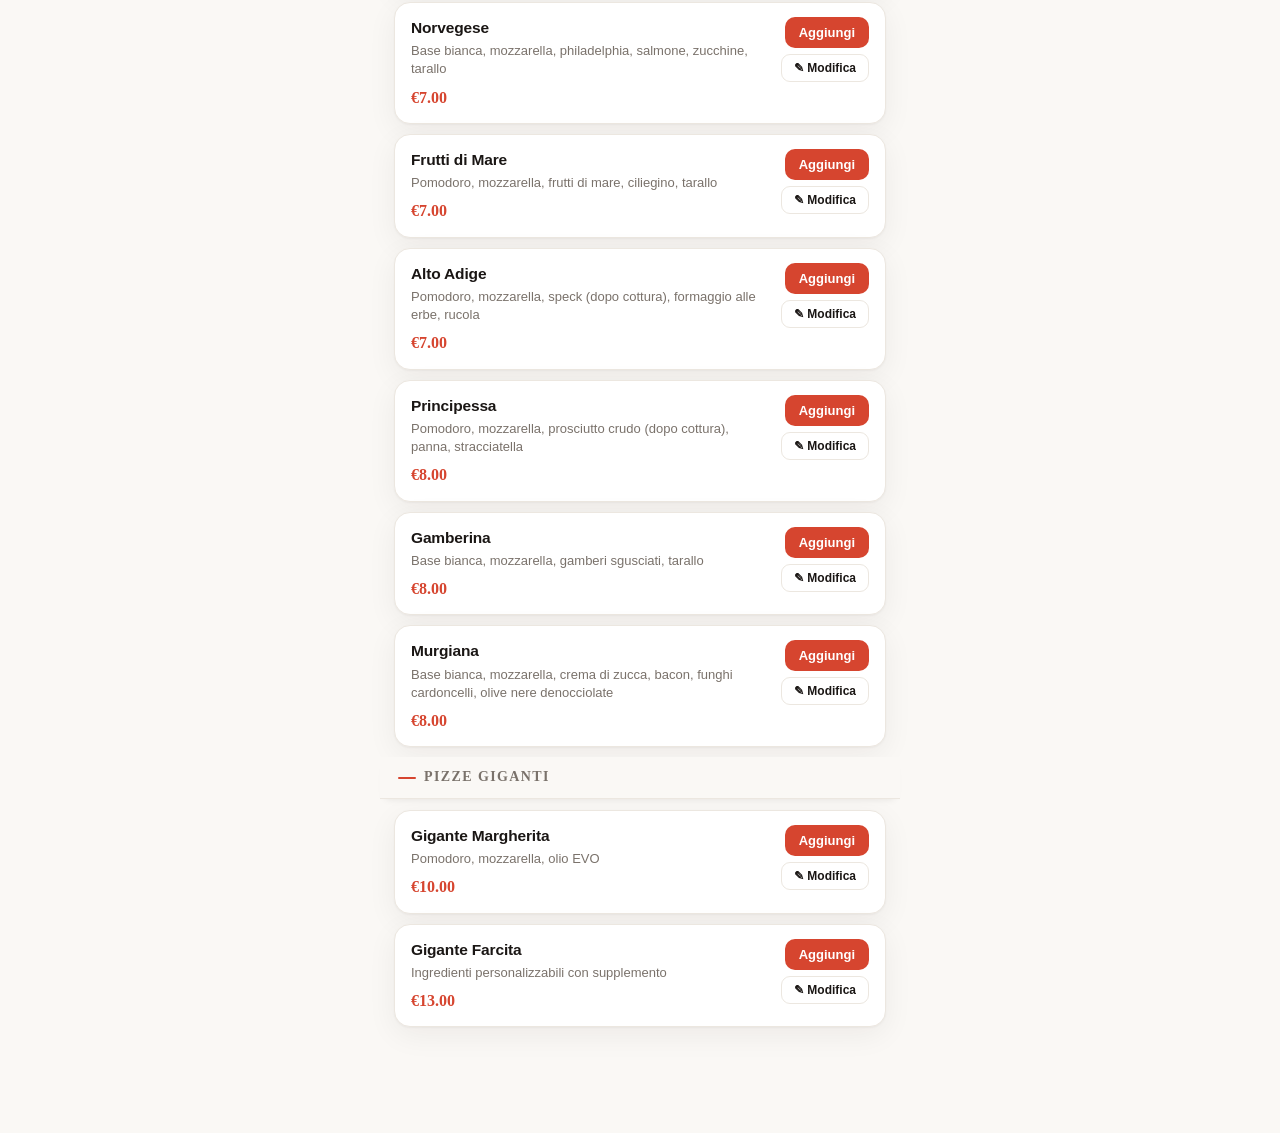
==== commit 538ec78c: "Aggiunto numero di telefono fisso se si preferisce parlare a voce" ====
--- a/index.html
+++ b/index.html
@@ -247,6 +247,24 @@
   padding:11px 14px;font-weight:600;color:var(--ink)!important;margin-top:6px!important;
 }
 
+/* Sezione telefono */
+.phone-cta{
+  background:var(--surface);border:1px solid var(--line);
+  border-radius:var(--radius);box-shadow:var(--shadow);
+  margin:14px 14px 0;padding:14px 16px;
+  display:flex;align-items:center;gap:12px;
+}
+.phone-cta .pc-text{flex:1;min-width:0}
+.phone-cta .pc-text strong{font-weight:700;font-size:14.5px;letter-spacing:-.01em}
+.phone-cta .pc-text span{display:block;color:var(--muted);font-size:12.5px;margin-top:2px;line-height:1.4}
+.btn-call{
+  display:flex;align-items:center;gap:7px;text-decoration:none;flex-shrink:0;
+  border:none;background:var(--green);color:#fff;font-weight:700;font-size:14px;
+  padding:11px 16px;border-radius:11px;cursor:pointer;transition:.15s;
+}
+.btn-call:active{transform:scale(.96)}
+.btn-call svg{display:block}
+
 /* Rispetta la preferenza di sistema per ridurre il movimento */
 @media (prefers-reduced-motion: reduce){
   *, *::before, *::after{
@@ -264,6 +282,17 @@
     <p>Ordina online — Consegna a domicilio</p>
     <p class="copyright">© Vito Marchionna — Tutti i diritti riservati</p>
   </header>
+
+  <div class="phone-cta">
+    <div class="pc-text">
+      <strong>Preferisci ordinare a voce?</strong>
+      <span>Puoi telefonare direttamente alla pizzeria al numero 0809934688.</span>
+    </div>
+    <a class="btn-call" href="tel:0809934688" aria-label="Chiama la pizzeria al numero 0809934688">
+      <svg width="18" height="18" viewBox="0 0 24 24" fill="#fff"><path d="M6.62 10.79c1.44 2.83 3.76 5.14 6.59 6.59l2.2-2.2c.27-.27.67-.36 1.02-.24 1.12.37 2.33.57 3.57.57.55 0 1 .45 1 1V20c0 .55-.45 1-1 1-9.39 0-17-7.61-17-17 0-.55.45-1 1-1h3.5c.55 0 1 .45 1 1 0 1.25.2 2.45.57 3.57.11.35.03.74-.25 1.02l-2.2 2.2z"/></svg>
+      Chiama
+    </a>
+  </div>
 
   <div class="tabs" id="tabs">
     <button class="tab active" data-cat="pizze">Pizze</button>
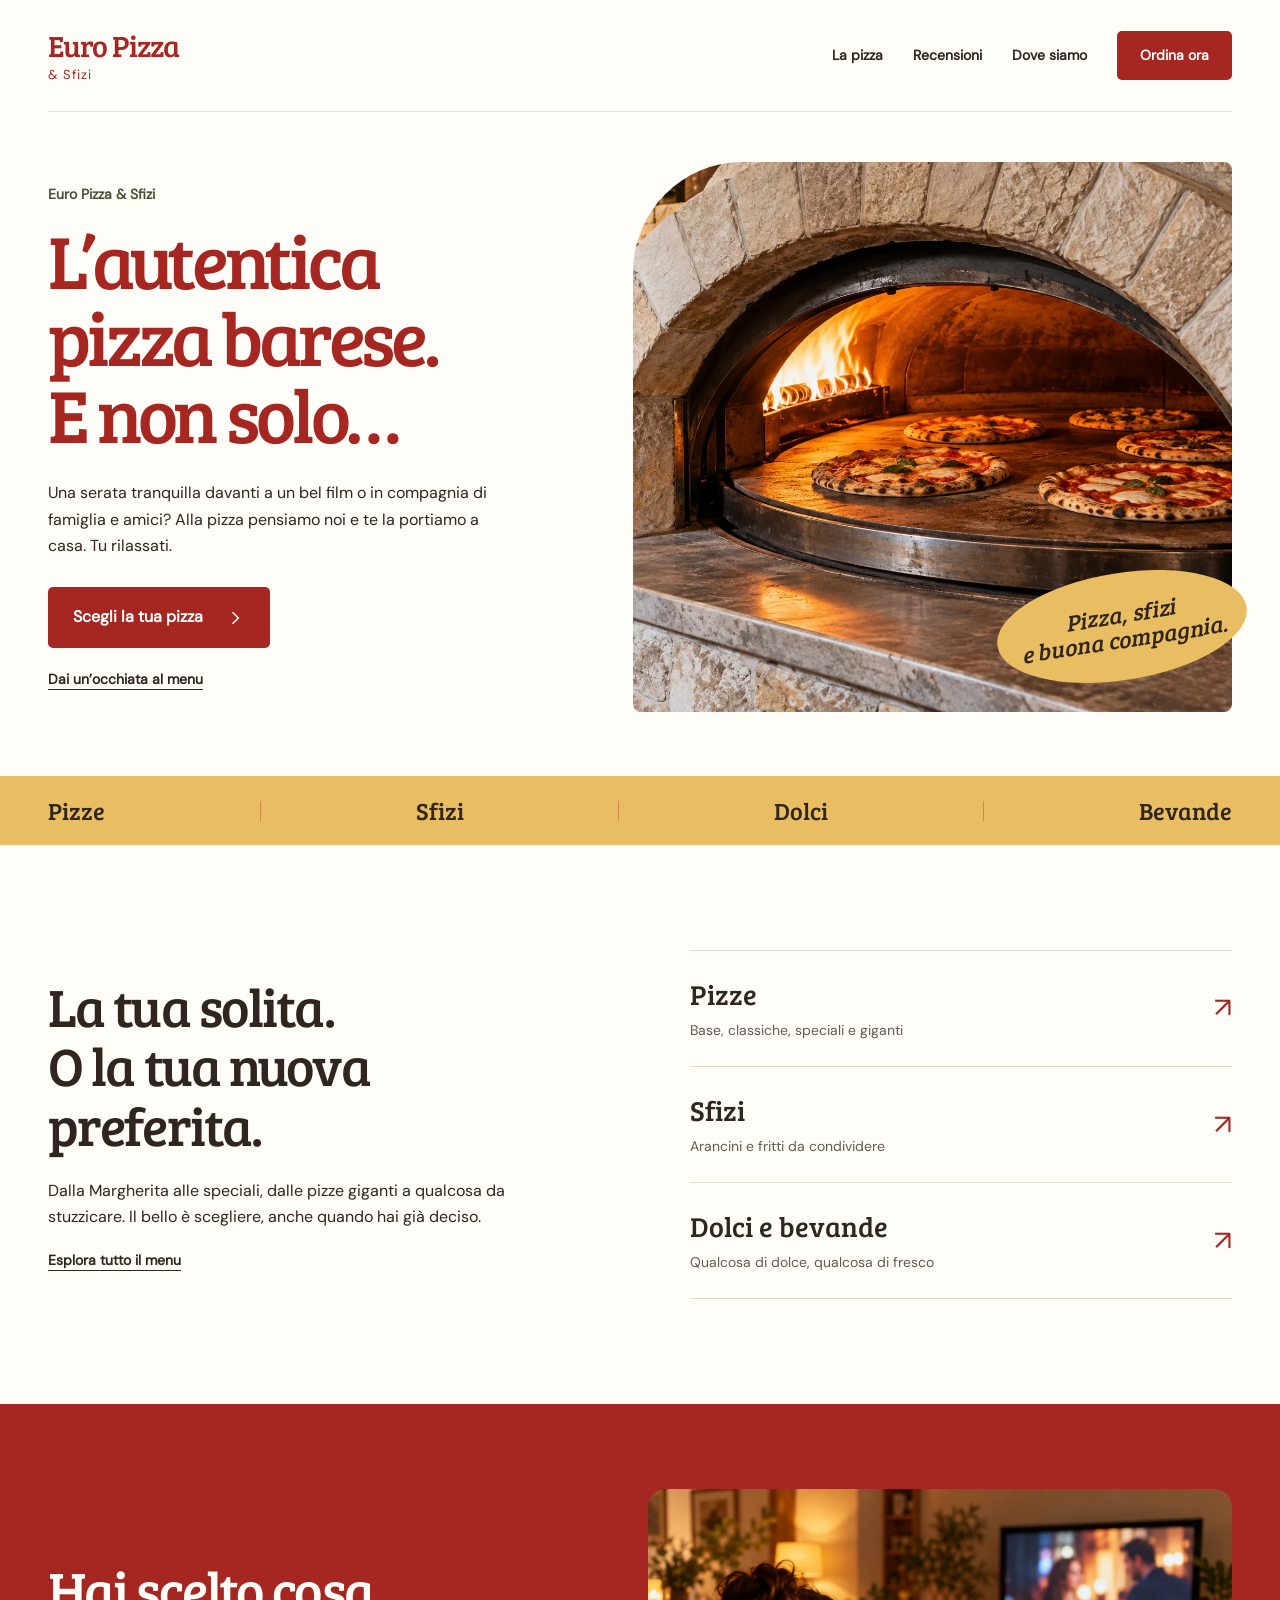
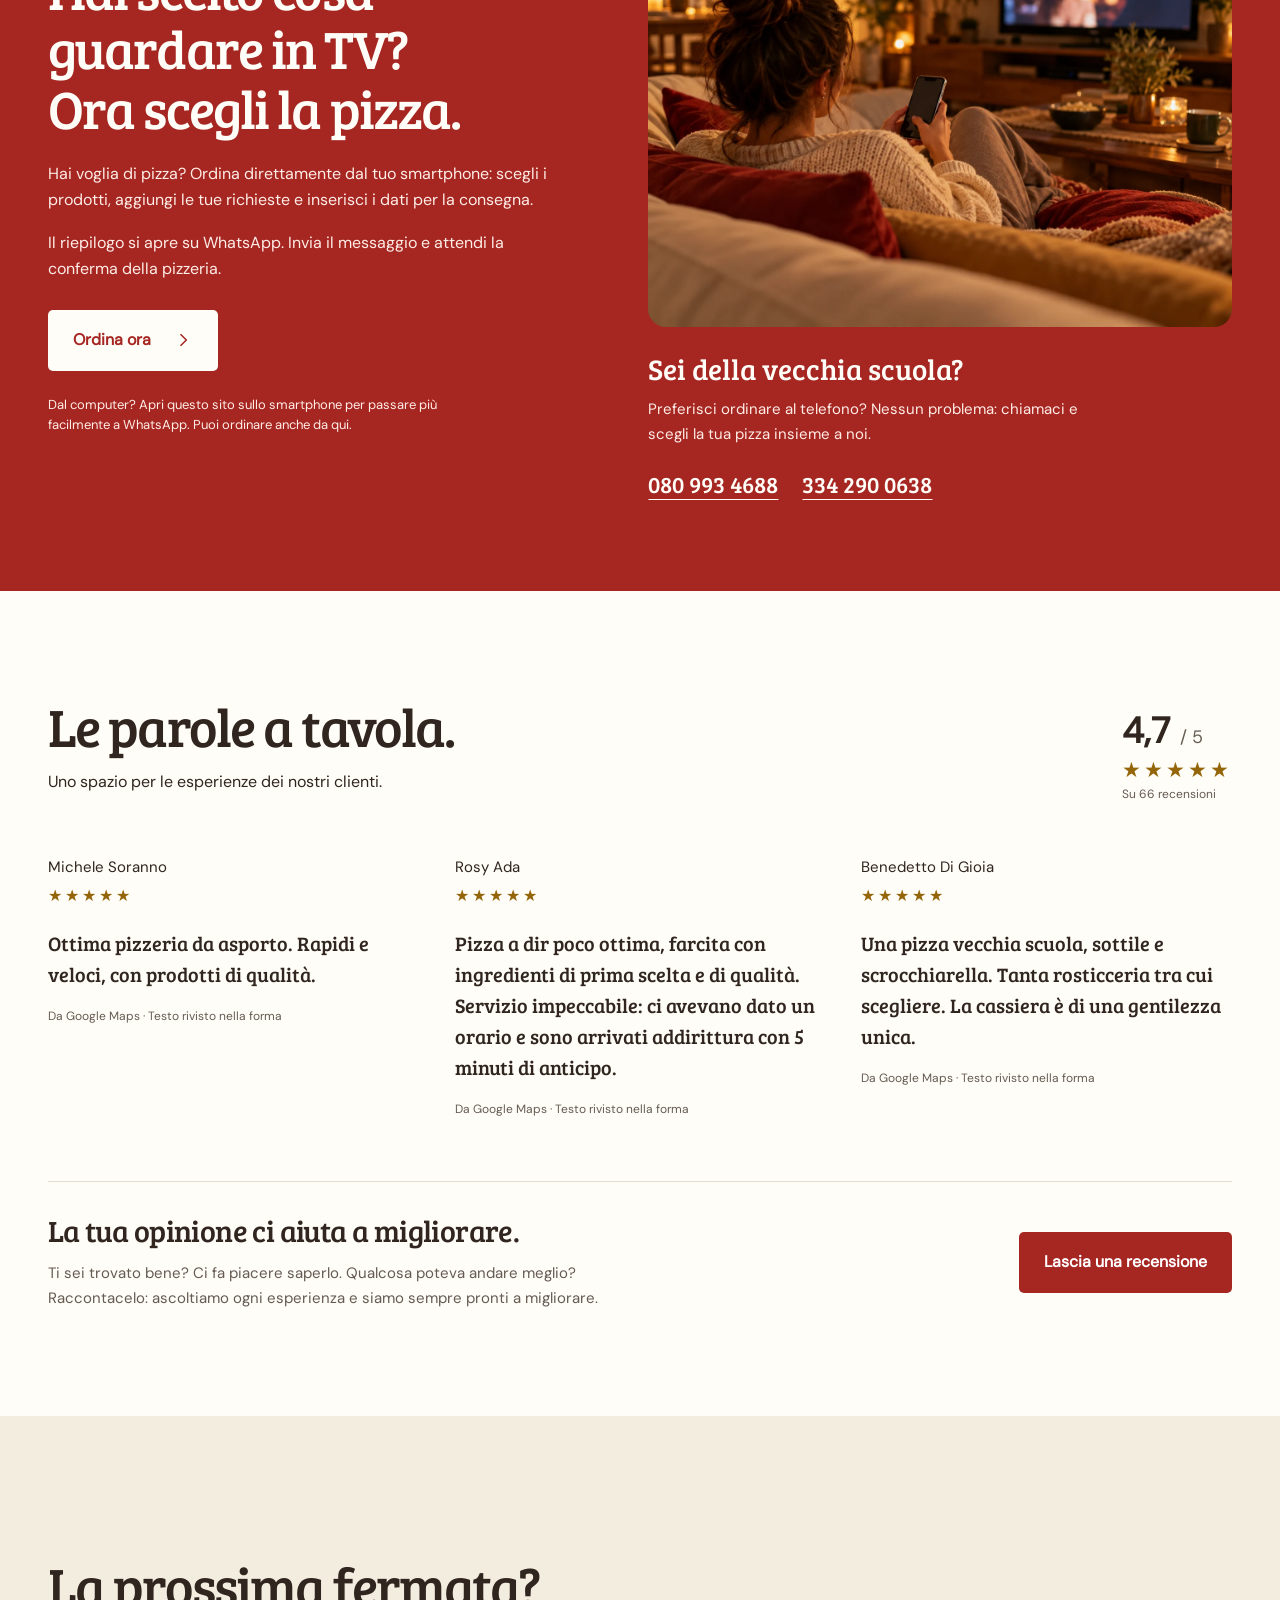
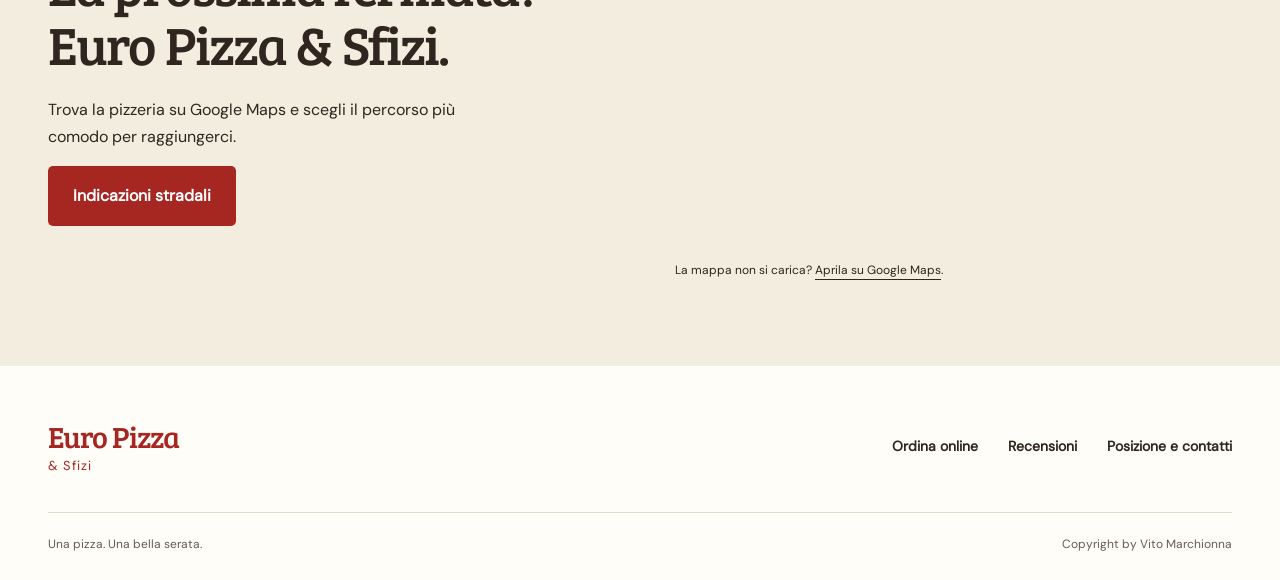
==== commit 4a543c0c: "Homepage e modernizazzione interfaccia" ====
--- a/index.html
+++ b/index.html
@@ -1,840 +1,34 @@
-<!DOCTYPE html>
+<!doctype html>
 <html lang="it">
 <head>
-<meta charset="UTF-8">
-<meta http-equiv="Content-Security-Policy" content="default-src 'self'; script-src 'self' 'unsafe-inline'; style-src 'self' 'unsafe-inline' https://fonts.googleapis.com; font-src https://fonts.gstatic.com; img-src 'self' data:; connect-src 'self'; form-action 'none'; base-uri 'none'; object-src 'none'; frame-src 'none'">
-<meta name="viewport" content="width=device-width, initial-scale=1.0, maximum-scale=1.0, user-scalable=no, viewport-fit=cover">
-<title>Euro Pizza &amp; Sfizi — Ordina</title>
-<link rel="icon" href="data:image/svg+xml,<svg xmlns='http://www.w3.org/2000/svg' viewBox='0 0 100 100'><text y='.9em' font-size='90'>🍕</text></svg>">
-<link rel="preconnect" href="https://fonts.googleapis.com">
-<link rel="preconnect" href="https://fonts.gstatic.com" crossorigin>
-<link href="https://fonts.googleapis.com/css2?family=Fraunces:opsz,wght@9..144,500;9..144,600;9..144,700&family=Manrope:wght@400;500;600;700&display=swap" rel="stylesheet">
-<style>
-:root{
-  --bg:#faf8f5;
-  --surface:#ffffff;
-  --ink:#1a1614;
-  --muted:#7a726b;
-  --line:#ece7e0;
-  --accent:#d6452f;
-  --accent-dark:#b3361f;
-  --green:#1f9d55;
-  --radius:16px;
-  --shadow:0 1px 2px rgba(26,22,20,.04), 0 8px 30px rgba(26,22,20,.06);
-  --font-display:'Fraunces',Georgia,serif;
-  --font-body:'Manrope',-apple-system,sans-serif;
-}
-*{box-sizing:border-box;-webkit-tap-highlight-color:transparent}
-html,body{margin:0;padding:0;touch-action:manipulation}
-body{
-  font-family:var(--font-body);
-  background:var(--bg);
-  color:var(--ink);
-  line-height:1.45;
-  padding-bottom:96px;
-  overscroll-behavior-y:contain;
-}
-.app{max-width:520px;margin:0 auto;min-height:100vh}
-
-/* Header */
-header{
-  background:var(--bg);
-  border-bottom:1px solid var(--line);
-  padding:14px 18px 12px;
-}
-header h1{
-  font-family:var(--font-display);
-  font-weight:600;font-size:24px;margin:0;letter-spacing:-.02em;
-  display:flex;align-items:center;gap:8px;
-}
-header h1 .dot{width:9px;height:9px;border-radius:50%;background:var(--accent);display:inline-block}
-header p{margin:2px 0 0;color:var(--muted);font-size:13px}
-header p.copyright{font-size:10.5px;opacity:.7;margin-top:5px;letter-spacing:.02em}
-
-/* Tabs */
-.tabs{
-  display:flex;gap:6px;position:sticky;top:0;z-index:25;
-  padding:12px 14px;background:var(--bg);
-  border-bottom:1px solid var(--line);
-}
-.tab{
-  flex:1;border:none;background:transparent;color:var(--muted);
-  font-family:var(--font-body);font-weight:600;font-size:13px;
-  padding:11px 4px;border-radius:10px;cursor:pointer;transition:.2s;letter-spacing:-.01em;
-}
-.tab.active{background:var(--ink);color:#fff;box-shadow:0 4px 12px rgba(26,22,20,.18)}
-.supp-list{display:flex;flex-wrap:wrap;gap:8px;margin:4px 0 14px}
-.supp-chip{
-  border:1px solid var(--line);background:var(--surface);color:var(--ink);
-  border-radius:20px;padding:8px 13px;font-size:13px;font-weight:600;cursor:pointer;
-  transition:.15s;display:flex;align-items:center;gap:6px;
-}
-.supp-chip .pp{color:var(--muted);font-weight:600;font-size:12px}
-.supp-chip.on{background:var(--accent);border-color:var(--accent);color:#fff}
-.supp-chip.on .pp{color:rgba(255,255,255,.85)}
-.supp-chip.on::before{content:"✓";font-size:12px}
-
-/* List */
-main{padding:18px 14px 0}
-.section-title{
-  position:sticky;top:62px;z-index:20;
-  font-family:var(--font-display);font-size:14px;font-weight:600;
-  color:var(--muted);text-transform:uppercase;letter-spacing:.1em;
-  margin:0 -14px 12px;padding:10px 18px;
-  background:var(--bg);
-  box-shadow:0 1px 0 var(--line), 0 6px 8px -6px rgba(26,22,20,.12);
-  display:flex;align-items:center;gap:8px;
-}
-.section-title::before{content:"";width:18px;height:2px;background:var(--accent);border-radius:2px}
-.section-title + .card{margin-top:0}
-.card{
-  background:var(--surface);border:1px solid var(--line);
-  border-radius:var(--radius);padding:14px 16px;margin-bottom:10px;
-  display:flex;gap:12px;align-items:flex-start;box-shadow:var(--shadow);
-  transition:transform .15s, box-shadow .15s, border-color .15s;
-  animation:cardIn .35s ease backwards;
-}
-@keyframes cardIn{from{opacity:0;transform:translateY(8px)}to{opacity:1;transform:translateY(0)}}
-.card:active{transform:scale(.992)}
-.card .info{flex:1;min-width:0}
-.card .name{font-weight:700;font-size:15.5px;letter-spacing:-.01em}
-.card .desc{color:var(--muted);font-size:13px;margin-top:3px;line-height:1.4}
-.card .price{font-family:var(--font-display);font-weight:600;font-size:16px;margin-top:7px;color:var(--accent)}
-.card .actions{display:flex;flex-direction:column;gap:6px;align-items:flex-end;flex-shrink:0}
-.btn-add{
-  border:none;background:var(--accent);color:#fff;font-weight:700;font-size:13px;
-  padding:8px 14px;border-radius:10px;cursor:pointer;transition:.15s;white-space:nowrap;
-}
-.btn-add:active{transform:scale(.95);background:var(--accent-dark)}
-.btn-edit{
-  border:1px solid var(--line);background:var(--surface);color:var(--ink);
-  font-weight:600;font-size:12px;padding:6px 12px;border-radius:9px;cursor:pointer;
-  display:flex;align-items:center;gap:4px;
-}
-.btn-edit:active{background:var(--bg)}
-
-/* Floating cart bar */
-.cartbar{
-  position:fixed;bottom:0;left:0;right:0;z-index:40;
-  max-width:520px;margin:0 auto;padding:12px 14px 18px;
-  padding-bottom:max(18px, env(safe-area-inset-bottom));
-  background:linear-gradient(to top, var(--bg) 70%, transparent);
-}
-.cartbar-inner{
-  background:var(--ink);color:#fff;border-radius:14px;
-  padding:14px 18px;display:flex;align-items:center;justify-content:space-between;
-  box-shadow:0 10px 30px rgba(26,22,20,.25);cursor:pointer;
-}
-.cartbar-inner.hidden{display:none}
-.cartbar .count{
-  background:var(--accent);font-weight:700;font-size:13px;
-  padding:3px 9px;border-radius:20px;margin-right:10px;transition:transform .2s;
-}
-.cartbar .count.pulse{animation:countPulse .35s ease}
-@keyframes countPulse{0%{transform:scale(1)}40%{transform:scale(1.35)}100%{transform:scale(1)}}
-.cartbar .total{font-family:var(--font-display);font-weight:600;font-size:18px}
-.cartbar .go{font-weight:700;font-size:14px;opacity:.9}
-
-/* Toast conferma */
-.toast{
-  position:fixed;left:50%;bottom:104px;transform:translateX(-50%) translateY(20px);
-  background:var(--ink);color:#fff;padding:11px 18px;border-radius:24px;
-  font-size:13.5px;font-weight:600;z-index:45;opacity:0;pointer-events:none;
-  transition:opacity .25s, transform .25s;box-shadow:0 8px 24px rgba(26,22,20,.3);
-  max-width:90%;text-align:center;
-}
-.toast.show{opacity:1;transform:translateX(-50%) translateY(0)}
-
-/* Sheets / modals */
-.overlay{
-  position:fixed;inset:0;z-index:50;background:rgba(26,22,20,.45);
-  display:none;align-items:flex-end;justify-content:center;
-}
-.overlay.open{display:flex}
-.sheet{
-  background:var(--bg);width:100%;max-width:520px;max-height:92vh;
-  border-radius:22px 22px 0 0;overflow-y:auto;
-  animation:slideUp .28s cubic-bezier(.2,.8,.2,1);
-}
-@keyframes slideUp{from{transform:translateY(100%)}to{transform:translateY(0)}}
-.sheet-head{
-  position:sticky;top:0;background:var(--bg);padding:18px 18px 12px;
-  display:flex;align-items:center;justify-content:space-between;border-bottom:1px solid var(--line);
-}
-.sheet-head h2{font-family:var(--font-display);font-weight:600;font-size:21px;margin:0}
-.close{border:none;background:var(--line);width:32px;height:32px;border-radius:50%;font-size:18px;cursor:pointer;color:var(--ink)}
-.sheet-body{padding:16px 18px 24px}
-
-/* Cart items */
-.citem{display:flex;gap:10px;padding:12px 0;border-bottom:1px solid var(--line)}
-.citem:last-child{border-bottom:none}
-.citem .ci-info{flex:1}
-.citem .ci-name{font-weight:700;font-size:15px}
-.citem .ci-note{color:var(--accent-dark);font-size:12.5px;margin-top:3px;font-style:italic}
-.citem .ci-price{font-family:var(--font-display);font-weight:600;margin-top:4px}
-.qty{display:flex;align-items:center;gap:10px}
-.qty button{width:30px;height:30px;border-radius:8px;border:1px solid var(--line);background:var(--surface);font-size:17px;font-weight:700;cursor:pointer;color:var(--ink);transition:.12s}
-.qty button:active{background:var(--accent);color:#fff;border-color:var(--accent)}
-.qty span{min-width:18px;text-align:center;font-weight:700}
-.empty{text-align:center;color:var(--muted);padding:44px 0;font-size:14.5px}
-
-/* Accessibilità: anello di focus visibile solo da tastiera */
-button:focus-visible, input:focus-visible, textarea:focus-visible{
-  outline:2px solid var(--accent);outline-offset:2px;
-}
-
-.totals{margin-top:14px;padding-top:14px;border-top:2px solid var(--ink)}
-.totals .row{display:flex;justify-content:space-between;font-size:14px;color:var(--muted);margin-bottom:6px}
-.totals .grand{display:flex;justify-content:space-between;font-family:var(--font-display);font-weight:700;font-size:20px;color:var(--ink);margin-top:6px}
-.note-disc{font-size:11.5px;color:var(--muted);margin-top:8px;line-height:1.4}
-
-/* Inputs */
-label{display:block;font-weight:600;font-size:13px;margin:14px 0 5px}
-input,textarea,select{
-  width:100%;border:1px solid var(--line);background:var(--surface);
-  border-radius:11px;padding:12px 14px;font-family:var(--font-body);font-size:15px;color:var(--ink);
-}
-input:focus,textarea:focus,select:focus{outline:none;border-color:var(--accent)}
-textarea{resize:vertical;min-height:70px}
-select{appearance:none;-webkit-appearance:none;cursor:pointer;
-  background-image:url("data:image/svg+xml,%3Csvg xmlns='http://www.w3.org/2000/svg' width='12' height='8' viewBox='0 0 12 8'%3E%3Cpath fill='%237a726b' d='M6 8L0 0h12z'/%3E%3C/svg%3E");
-  background-repeat:no-repeat;background-position:right 14px center;padding-right:36px;}
-
-.gdpr{
-  background:#fff;border:1px dashed var(--line);border-radius:12px;
-  padding:13px 14px;margin-top:18px;font-size:12.5px;color:var(--muted);line-height:1.5;
-}
-.gdpr b{color:var(--ink)}
-
-.btn-primary{
-  width:100%;border:none;background:var(--green);color:#fff;
-  font-family:var(--font-body);font-weight:700;font-size:16px;
-  padding:15px;border-radius:13px;cursor:pointer;margin-top:18px;
-  display:flex;align-items:center;justify-content:center;gap:8px;
-}
-.btn-primary:active{transform:scale(.99)}
-.btn-primary:disabled{opacity:.45}
-.btn-ghost{
-  width:100%;border:1px solid var(--line);background:transparent;color:var(--ink);
-  font-weight:600;font-size:14px;padding:13px;border-radius:13px;cursor:pointer;margin-top:10px;
-}
-
-/* edit modal */
-.modal-center{align-items:center;padding:18px}
-.modal-box{
-  background:var(--bg);border-radius:20px;width:100%;max-width:420px;
-  padding:20px;animation:pop .2s ease;
-}
-@keyframes pop{from{transform:scale(.94);opacity:0}to{transform:scale(1);opacity:1}}
-.modal-box h3{font-family:var(--font-display);font-weight:600;font-size:19px;margin:0 0 4px}
-.modal-box p.sub{color:var(--muted);font-size:13px;margin:0 0 10px}
-
-/* success */
-.success-box{text-align:center;padding:10px 6px}
-.success-box .ck{
-  width:64px;height:64px;border-radius:50%;background:var(--green);color:#fff;
-  display:flex;align-items:center;justify-content:center;font-size:34px;margin:0 auto 14px;
-}
-.success-box h3{font-family:var(--font-display);font-weight:600;font-size:22px;margin:0 0 8px}
-.success-box p{color:var(--muted);font-size:14px;line-height:1.55;margin:0 0 6px}
-.success-box .warn{
-  background:#fff7ed;border:1px solid #fed7aa;color:#9a3412;
-  border-radius:12px;padding:12px;font-size:13px;margin-top:14px;line-height:1.5;
-}
-.closed-ck{background:var(--accent)!important;font-size:30px}
-.hours-line{
-  background:#fff;border:1px solid var(--line);border-radius:12px;
-  padding:11px 14px;font-weight:600;color:var(--ink)!important;margin-top:6px!important;
-}
-
-/* Sezione telefono */
-.phone-cta{
-  background:var(--surface);border:1px solid var(--line);
-  border-radius:var(--radius);box-shadow:var(--shadow);
-  margin:14px 14px 0;padding:14px 16px;
-  display:flex;align-items:center;gap:12px;
-}
-.phone-cta .pc-text{flex:1;min-width:0}
-.phone-cta .pc-text strong{font-weight:700;font-size:14.5px;letter-spacing:-.01em}
-.phone-cta .pc-text span{display:block;color:var(--muted);font-size:12.5px;margin-top:2px;line-height:1.4}
-.btn-call{
-  display:flex;align-items:center;gap:7px;text-decoration:none;flex-shrink:0;
-  border:none;background:var(--green);color:#fff;font-weight:700;font-size:14px;
-  padding:11px 16px;border-radius:11px;cursor:pointer;transition:.15s;
-}
-.btn-call:active{transform:scale(.96)}
-.btn-call svg{display:block}
-
-/* Rispetta la preferenza di sistema per ridurre il movimento */
-@media (prefers-reduced-motion: reduce){
-  *, *::before, *::after{
-    animation-duration:.001ms !important;
-    animation-iteration-count:1 !important;
-    transition-duration:.001ms !important;
-  }
-}
-</style>
+<meta charset="utf-8">
+<meta http-equiv="Content-Security-Policy" content="default-src 'self'; script-src 'self'; style-src 'self' 'unsafe-inline'; font-src 'self'; img-src 'self' data:; connect-src 'self'; frame-src https://maps.google.com https://www.google.com; form-action 'none'; base-uri 'none'; object-src 'none'"><meta name="viewport" content="width=device-width, initial-scale=1, viewport-fit=cover">
+<meta name="theme-color" content="#A62622">
+<meta name="description" content="Euro Pizza & Sfizi: scegli la tua pizza, scopri sfizi e bevande e ordina a domicilio. Componi il tuo ordine online e completalo su WhatsApp.">
+<title>Euro Pizza & Sfizi | L’autentica pizza barese e non solo</title>
+<link rel="icon" href="assets/favicon.svg" type="image/svg+xml">
+<link rel="stylesheet" href="assets/css/site.css?v=serata-tv">
+<script src="assets/js/home.js" defer></script>
 </head>
 <body>
-<div class="app">
-  <header>
-    <h1><span class="dot"></span>Euro Pizza &amp; Sfizi</h1>
-    <p>Ordina online — Consegna a domicilio</p>
-    <p class="copyright">© Vito Marchionna — Tutti i diritti riservati</p>
-  </header>
-
-  <div class="phone-cta">
-    <div class="pc-text">
-      <strong>Preferisci ordinare a voce?</strong>
-      <span>Puoi telefonare direttamente alla pizzeria al numero 0809934688.</span>
-    </div>
-    <a class="btn-call" href="tel:0809934688" aria-label="Chiama la pizzeria al numero 0809934688">
-      <svg width="18" height="18" viewBox="0 0 24 24" fill="#fff"><path d="M6.62 10.79c1.44 2.83 3.76 5.14 6.59 6.59l2.2-2.2c.27-.27.67-.36 1.02-.24 1.12.37 2.33.57 3.57.57.55 0 1 .45 1 1V20c0 .55-.45 1-1 1-9.39 0-17-7.61-17-17 0-.55.45-1 1-1h3.5c.55 0 1 .45 1 1 0 1.25.2 2.45.57 3.57.11.35.03.74-.25 1.02l-2.2 2.2z"/></svg>
-      Chiama
-    </a>
-  </div>
-
-  <div class="tabs" id="tabs">
-    <button class="tab active" data-cat="pizze">Pizze</button>
-    <button class="tab" data-cat="sfizi">Sfizi</button>
-    <button class="tab" data-cat="dolci">Dolci</button>
-    <button class="tab" data-cat="bevande">Bevande</button>
-  </div>
-
-  <main id="menuList"></main>
-</div>
-
-<!-- Floating cart -->
-<div class="cartbar">
-  <div class="cartbar-inner hidden" id="cartBar">
-    <div style="display:flex;align-items:center">
-      <span class="count" id="cartCount">0</span>
-      <span class="total" id="cartTotalMini">€0.00</span>
-    </div>
-    <span class="go">Vedi carrello →</span>
-  </div>
-</div>
-
-<div class="toast" id="toast" role="status" aria-live="polite"></div>
-
-<!-- Edit modal -->
-<div class="overlay modal-center" id="editOverlay">
-  <div class="modal-box">
-    <h3 id="editTitle">Modifica</h3>
-    <p class="sub">Aggiungi un supplemento o scrivi una richiesta particolare.</p>
-    <div id="editSupp" class="supp-list"></div>
-    <textarea id="editNote" placeholder="Altre richieste (es. ben cotta, poco sale)..."></textarea>
-    <button class="btn-primary" style="background:var(--accent)" id="editConfirm">Aggiungi al carrello</button>
-    <button class="btn-ghost" id="editCancel">Annulla</button>
-  </div>
-</div>
-
-<!-- Cart sheet -->
-<div class="overlay" id="cartOverlay">
-  <div class="sheet">
-    <div class="sheet-head">
-      <h2>Il tuo carrello</h2>
-      <button class="close" data-close="cartOverlay">×</button>
-    </div>
-    <div class="sheet-body">
-      <div id="cartItems"></div>
-      <div class="totals" id="cartTotals"></div>
-      <button class="btn-primary" id="goCheckout">Procedi all'ordine</button>
-    </div>
-  </div>
-</div>
-
-<!-- Checkout sheet -->
-<div class="overlay" id="checkoutOverlay">
-  <div class="sheet">
-    <div class="sheet-head">
-      <h2>I tuoi dati</h2>
-      <button class="close" data-close="checkoutOverlay">×</button>
-    </div>
-    <div class="sheet-body">
-      <label for="fName">Nome *</label>
-      <input id="fName" type="text" placeholder="Mario">
-      <label for="fSurname">Cognome *</label>
-      <input id="fSurname" type="text" placeholder="Rossi">
-      <label for="fAddr">Via e numero civico *</label>
-      <input id="fAddr" type="text" placeholder="Via Roma 12">
-
-      <label for="fTime">Orario di consegna desiderato *</label>
-      <select id="fTime"></select>
-
-      <div class="gdpr">
-        <b>Privacy.</b> I dati inseriti (nome, cognome, indirizzo)
-        <b>non vengono salvati né memorizzati</b> da questo sito o su alcun server.
-        Vengono usati <b>solo</b> per comporre il messaggio WhatsApp che invii tu
-        direttamente alla pizzeria, restando sul tuo dispositivo. Chiudendo la pagina
-        ogni informazione viene cancellata.
-        <br><br>
-        Ai sensi del <b>Regolamento (UE) 2016/679 (GDPR), art. 6, par. 1, lett. a) e b)</b>,
-        l'inserimento dei dati costituisce consenso al loro utilizzo per la sola
-        gestione dell'ordine. Non avviene alcuna conservazione, profilazione o
-        cessione a terzi.
-      </div>
-
-      <button class="btn-primary" id="sendWhatsapp">
-        <svg width="20" height="20" viewBox="0 0 24 24" fill="#fff"><path d="M.057 24l1.687-6.163a11.867 11.867 0 01-1.587-5.945C.16 5.335 5.495 0 12.05 0a11.82 11.82 0 018.413 3.488 11.82 11.82 0 013.48 8.414c-.003 6.557-5.338 11.892-11.893 11.892a11.9 11.9 0 01-5.688-1.448L.057 24zm6.597-3.807c1.676.995 3.276 1.591 5.392 1.592 5.448 0 9.886-4.434 9.889-9.885.002-5.462-4.415-9.89-9.881-9.892-5.452 0-9.887 4.434-9.889 9.884a9.84 9.84 0 001.51 5.26l-.999 3.648 3.978-1.045zm11.387-5.464c-.074-.124-.272-.198-.57-.347-.297-.149-1.758-.868-2.031-.967-.272-.099-.47-.149-.669.149-.198.297-.768.967-.941 1.165-.173.198-.347.223-.644.074-.297-.149-1.255-.462-2.39-1.475-.883-.788-1.48-1.761-1.653-2.059-.173-.297-.018-.458.13-.606.134-.133.297-.347.446-.521.151-.172.2-.296.3-.495.099-.198.05-.372-.025-.521-.075-.148-.669-1.611-.916-2.206-.242-.579-.487-.501-.669-.51l-.57-.01c-.198 0-.52.074-.792.372-.272.297-1.04 1.016-1.04 2.479 0 1.462 1.065 2.875 1.213 3.074.149.198 2.096 3.2 5.077 4.487.709.306 1.263.489 1.694.625.712.227 1.36.195 1.872.118.571-.085 1.758-.719 2.006-1.413.248-.694.248-1.289.173-1.413z"/></svg>
-        Invia ordine su WhatsApp
-      </button>
-      <button class="btn-ghost" data-close="checkoutOverlay">Torna indietro</button>
-    </div>
-  </div>
-</div>
-
-<!-- Closed info modal (giorno o orario di chiusura) -->
-<div class="overlay modal-center" id="closedOverlay">
-  <div class="modal-box">
-    <div class="success-box">
-      <div class="ck closed-ck">🍕</div>
-      <h3 id="closedTitle">Siamo chiusi</h3>
-      <p id="closedMsg"></p>
-      <p id="closedHours" class="hours-line"></p>
-      <button class="btn-primary" id="closedDone">Sfoglia comunque il menu</button>
-    </div>
-  </div>
-</div>
-
-<!-- Success modal -->
-<div class="overlay modal-center" id="successOverlay">
-  <div class="modal-box">
-    <div class="success-box">
-      <div class="ck">✓</div>
-      <h3>Ordine inviato!</h3>
-      <p>Il tuo ordine è stato inoltrato su WhatsApp alla pizzeria.</p>
-      <div class="warn">
-        ⚠️ <b>L'ordine non è ancora confermato.</b> Attendi la risposta della pizzeria
-        su WhatsApp: ti confermeranno se è possibile prenderlo in carico, i tempi e
-        il totale definitivo (eventuali modifiche verranno conteggiate al momento).
-      </div>
-      <button class="btn-primary" id="successDone">Ho capito</button>
-    </div>
-  </div>
-</div>
-
-<script>
-/* ====================================================================
-   CONFIGURAZIONE — MODIFICA QUI
-   ====================================================================
-   Inserisci il numero con prefisso internazionale, SENZA "+" e SENZA spazi.
-   Esempio per l'Italia: 393331234567
-   Il valore è bloccato (Object.freeze) e non può essere modificato a runtime. */
-const CONFIG = Object.freeze({
-  WHATSAPP_NUMBER: "393342900638",
-  DELIVERY_FEE: 1.00,
-  // Giorni di chiusura settimanale: 0=Domenica, 1=Lunedì, 2=Martedì, 3=Mercoledì, 4=Giovedì, 5=Venerdì, 6=Sabato
-  CLOSED_DAYS: [2],
-  // Eccezioni: date (formato "AAAA-MM-GG") in cui la pizzeria è APERTA anche se cade in un giorno di chiusura
-  OPEN_EXCEPTIONS: [],
-  // Eccezioni: date (formato "AAAA-MM-GG") in cui la pizzeria è CHIUSA anche se non è un giorno di chiusura abituale (es. festività)
-  CLOSED_EXCEPTIONS: [],
-  // Fascia oraria entro cui è possibile ORDINARE (formato 24h "HH:MM"). Fuori da questa fascia compare il modale.
-  ORDER_FROM: "09:00",
-  ORDER_TO: "22:30",
-  // Orari di apertura MOSTRATI nel modale all'utente
-  OPEN_FROM: "19:00",
-  OPEN_TO: "23:00",
-  // Fascia oraria selezionabile per la CONSEGNA al checkout
-  DELIVERY_FROM: "19:00",
-  DELIVERY_TO: "23:30"
-});
-/* ==================================================================== */
-
-const MENU = {};                 // riempito dal fetch, contenuto non fidato per il rendering
-let cart = [];                   // {id, name, price, qty, note}
-let pendingEdit = null;
-
-const fmt = n => "€" + Number(n).toFixed(2);
-const $ = s => document.querySelector(s);
-
-/* Crea un elemento con testo sicuro (mai innerHTML su dati esterni) */
-function el(tag, cls, text){
-  const e = document.createElement(tag);
-  if(cls) e.className = cls;
-  if(text != null) e.textContent = text;     // textContent neutralizza qualsiasi HTML/script
-  return e;
-}
-
-/* Normalizza un prezzo proveniente dal JSON in numero valido >= 0 */
-function safePrice(v){
-  const n = Number(v);
-  return (Number.isFinite(n) && n >= 0) ? n : 0;
-}
-
-/* ---- Gestione giorni di chiusura ---- */
-// Restituisce la data odierna come "AAAA-MM-GG" in orario locale
-function todayISO(){
-  const d = new Date();
-  const p = n => String(n).padStart(2, '0');
-  return d.getFullYear() + '-' + p(d.getMonth() + 1) + '-' + p(d.getDate());
-}
-
-// Decide se oggi la pizzeria è chiusa, tenendo conto delle eccezioni
-function isClosedToday(){
-  const iso = todayISO();
-  if(CONFIG.OPEN_EXCEPTIONS.includes(iso)) return false;     // aperto per eccezione
-  if(CONFIG.CLOSED_EXCEPTIONS.includes(iso)) return true;    // chiuso per eccezione (es. festività)
-  return CONFIG.CLOSED_DAYS.includes(new Date().getDay());   // chiusura settimanale abituale
-}
-
-// Converte "HH:MM" in minuti dall'inizio della giornata
-function toMinutes(hhmm){
-  const [h, m] = String(hhmm).split(':').map(Number);
-  return h * 60 + (m || 0);
-}
-
-// Vero se l'ora attuale è fuori dalla fascia in cui si può ordinare
-function isOutsideHours(){
-  const now = new Date();
-  const cur = now.getHours() * 60 + now.getMinutes();
-  return cur < toMinutes(CONFIG.ORDER_FROM) || cur > toMinutes(CONFIG.ORDER_TO);
-}
-
-// Mostra il modale di chiusura, dando priorità al giorno di chiusura sull'orario
-function checkOpenState(){
-  const dayClosed = isClosedToday();
-  const timeClosed = isOutsideHours();
-  if(!dayClosed && !timeClosed) return;
-
-  if(dayClosed){
-    $('#closedTitle').textContent = 'Oggi siamo chiusi';
-    $('#closedMsg').textContent = 'Oggi la pizzeria è chiusa. Puoi comunque sfogliare il menu; gli ordini ripartono alla prossima apertura.';
-    $('#closedHours').textContent = '';
-    $('#closedHours').hidden = true;
-  } else {
-    $('#closedTitle').textContent = 'Siamo chiusi in questo momento';
-    $('#closedMsg').textContent = 'In questo momento siamo fuori orario. Puoi sfogliare il menu, ma gli ordini vengono presi solo durante l\'orario di apertura.';
-    $('#closedHours').textContent = 'Orario di apertura: ' + CONFIG.OPEN_FROM + ' – ' + CONFIG.OPEN_TO;
-    $('#closedHours').hidden = false;
-  }
-  openOverlay('closedOverlay');
-}
-
-/* Carica il menu */
-fetch('menu.json')
-  .then(r => r.json())
-  .then(data => { Object.assign(MENU, data); renderMenu('pizze'); })
-  .catch(() => {
-    const m = $('#menuList');
-    m.textContent = '';
-    m.appendChild(el('p', 'empty', 'Impossibile caricare il menu. Verifica che menu.json sia nella stessa cartella.'));
-  });
-
-/* Tab */
-document.querySelectorAll('.tab').forEach(t => {
-  t.addEventListener('click', () => {
-    document.querySelectorAll('.tab').forEach(x => x.classList.remove('active'));
-    t.classList.add('active');
-    renderMenu(t.dataset.cat);
-    window.scrollTo({ top: 0 });
-  });
-});
-
-/* Le sole pizze hanno il tasto Modifica */
-const EDITABLE = new Set(['pizze']);
-
-function renderMenu(cat){
-  const node = MENU[cat] || {};
-  const list = $('#menuList');
-  list.textContent = '';                       // svuota in modo sicuro
-
-  const categories = Array.isArray(node.categories) ? node.categories : [];
-  let idx = 0;
-  categories.forEach(group => {
-    list.appendChild(el('div', 'section-title', String(group.title || '')));
-    const items = Array.isArray(group.items) ? group.items : [];
-    items.forEach(it => {
-      const name = String(it.nome || '');
-      const price = safePrice(it.prezzo);
-
-      const card = el('div', 'card');
-      // ritardo d'ingresso scaglionato, limitato così le liste lunghe non "aspettano"
-      card.style.animationDelay = Math.min(idx, 12) * 0.03 + 's';
-      idx++;
-      const info = el('div', 'info');
-      info.appendChild(el('div', 'name', name));
-      if(it.descrizione) info.appendChild(el('div', 'desc', String(it.descrizione)));
-      info.appendChild(el('div', 'price', fmt(price)));
-
-      const actions = el('div', 'actions');
-      const add = el('button', 'btn-add', 'Aggiungi');
-      add.addEventListener('click', () => addItem(name, price));
-      actions.appendChild(add);
-
-      if(EDITABLE.has(cat)){
-        const edit = el('button', 'btn-edit', '✎ Modifica');
-        edit.addEventListener('click', () => openEdit(name, price));
-        actions.appendChild(edit);
-      }
-
-      card.appendChild(info);
-      card.appendChild(actions);
-      list.appendChild(card);
-    });
-  });
-}
-
-/* Aggiunge un prodotto semplice (accorpa se senza note) */
-function addItem(name, price){
-  const existing = cart.find(c => c.name === name && c.price === price && !c.note);
-  if(existing){ existing.qty++; }
-  else { cart.push({ name, price, qty: 1, note: '' }); }
-  updateCart(); bump();
-  showToast(name + ' aggiunto');
-}
-
-/* Modale modifica */
-let editSupps = [];                              // supplementi selezionati nella sessione del modale
-
-function openEdit(name, price){
-  pendingEdit = { name, price };
-  editSupps = [];
-  $('#editTitle').textContent = name;            // textContent: niente injection dal nome
-  $('#editNote').value = '';
-
-  // Costruisce i chip dei supplementi (solo per le pizze)
-  const box = $('#editSupp');
-  box.textContent = '';
-  const supps = Array.isArray((MENU.pizze || {}).supplementi) ? MENU.pizze.supplementi : [];
-  supps.forEach(s => {
-    const sName = String(s.nome || '');
-    const sPrice = safePrice(s.prezzo);
-    const sGroup = s.gruppo ? String(s.gruppo) : '';
-    const chip = el('button', 'supp-chip');
-    if(sGroup) chip.dataset.group = sGroup;
-    chip.appendChild(el('span', null, sName));
-    chip.appendChild(el('span', 'pp', '+' + fmt(sPrice)));
-    chip.addEventListener('click', () => {
-      const i = editSupps.findIndex(x => x.nome === sName);
-      if(i >= 0){
-        // già selezionato: lo tolgo
-        editSupps.splice(i, 1);
-        chip.classList.remove('on');
-      } else {
-        // se appartiene a un gruppo, deseleziono prima gli altri dello stesso gruppo
-        if(sGroup){
-          editSupps = editSupps.filter(x => x.gruppo !== sGroup);
-          box.querySelectorAll('.supp-chip[data-group="' + CSS.escape(sGroup) + '"]').forEach(c => c.classList.remove('on'));
-        }
-        editSupps.push({ nome: sName, prezzo: sPrice, gruppo: sGroup });
-        chip.classList.add('on');
-      }
-    });
-    box.appendChild(chip);
-  });
-
-  openOverlay('editOverlay');
-  setTimeout(() => $('#editNote').focus(), 200);
-}
-
-$('#editConfirm').addEventListener('click', () => {
-  if(!pendingEdit) return;
-  const note = $('#editNote').value.trim().slice(0, 300);
-  const suppTotal = editSupps.reduce((s, x) => s + x.prezzo, 0);
-  // Etichetta dei supplementi da mostrare nel carrello e nel messaggio
-  const suppLabel = editSupps.map(x => x.nome).join(', ');
-  let fullNote = suppLabel;
-  if(note) fullNote = suppLabel ? (suppLabel + ' — ' + note) : note;
-
-  cart.push({
-    name: pendingEdit.name,
-    price: pendingEdit.price + suppTotal,        // prezzo comprensivo dei supplementi
-    qty: 1,
-    note: fullNote
-  });
-  pendingEdit = null;
-  editSupps = [];
-  closeOverlay('editOverlay');
-  updateCart(); bump();
-  showToast('Aggiunto al carrello');
-});
-$('#editCancel').addEventListener('click', () => { pendingEdit = null; editSupps = []; closeOverlay('editOverlay'); });
-
-/* Logica carrello */
-function subtotal(){ return cart.reduce((s, c) => s + c.price * c.qty, 0); }
-function totalQty(){ return cart.reduce((s, c) => s + c.qty, 0); }
-
-function updateCart(){
-  const q = totalQty();
-  $('#cartCount').textContent = q;
-  $('#cartTotalMini').textContent = fmt(subtotal() + (q > 0 ? CONFIG.DELIVERY_FEE : 0));
-  $('#cartBar').classList.toggle('hidden', q === 0);
-  renderCartItems();
-}
-
-function renderCartItems(){
-  const box = $('#cartItems');
-  box.textContent = '';
-  const totals = $('#cartTotals');
-  totals.textContent = '';
-
-  if(cart.length === 0){
-    box.appendChild(el('div', 'empty', 'Il carrello è vuoto'));
-    $('#goCheckout').style.display = 'none';
-    return;
-  }
-  $('#goCheckout').style.display = '';
-
-  cart.forEach((c, i) => {
-    const item = el('div', 'citem');
-    const info = el('div', 'ci-info');
-    info.appendChild(el('div', 'ci-name', c.name));
-    if(c.note) info.appendChild(el('div', 'ci-note', '✎ ' + c.note));
-    info.appendChild(el('div', 'ci-price', fmt(c.price * c.qty)));
-
-    const qty = el('div', 'qty');
-    const minus = el('button', null, '−');
-    minus.addEventListener('click', () => chQty(i, -1));
-    const span = el('span', null, String(c.qty));
-    const plus = el('button', null, '+');
-    plus.addEventListener('click', () => chQty(i, 1));
-    qty.appendChild(minus); qty.appendChild(span); qty.appendChild(plus);
-
-    item.appendChild(info);
-    item.appendChild(qty);
-    box.appendChild(item);
-  });
-
-  const sub = subtotal();
-  const rows = [
-    ['Subtotale', fmt(sub)],
-    ['Spedizione', fmt(CONFIG.DELIVERY_FEE)]
-  ];
-  rows.forEach(([k, v]) => {
-    const r = el('div', 'row');
-    r.appendChild(el('span', null, k));
-    r.appendChild(el('span', null, v));
-    totals.appendChild(r);
-  });
-  const grand = el('div', 'grand');
-  grand.appendChild(el('span', null, 'Totale indicativo'));
-  grand.appendChild(el('span', null, fmt(sub + CONFIG.DELIVERY_FEE)));
-  totals.appendChild(grand);
-  totals.appendChild(el('div', 'note-disc',
-    'Il totale è indicativo: eventuali modifiche o aggiunte verranno conteggiate dalla pizzeria al momento della conferma.'));
-}
-
-function chQty(i, d){
-  cart[i].qty += d;
-  if(cart[i].qty <= 0) cart.splice(i, 1);
-  updateCart();
-}
-
-function bump(){
-  const bar = $('#cartBar');
-  bar.style.transform = 'scale(1.03)';
-  setTimeout(() => bar.style.transform = '', 150);
-  const count = $('#cartCount');
-  count.classList.remove('pulse');
-  void count.offsetWidth;            // forza il reflow per riavviare l'animazione
-  count.classList.add('pulse');
-}
-
-let toastTimer = null;
-function showToast(text){
-  const t = $('#toast');
-  t.textContent = text;              // textContent: sicuro contro XSS
-  t.classList.add('show');
-  clearTimeout(toastTimer);
-  toastTimer = setTimeout(() => t.classList.remove('show'), 1600);
-}
-
-/* Overlay */
-function openOverlay(id){ $('#' + id).classList.add('open'); }
-function closeOverlay(id){ $('#' + id).classList.remove('open'); }
-$('#cartBar').addEventListener('click', () => openOverlay('cartOverlay'));
-document.querySelectorAll('[data-close]').forEach(b =>
-  b.addEventListener('click', () => closeOverlay(b.dataset.close)));
-document.querySelectorAll('.overlay').forEach(o =>
-  o.addEventListener('click', e => { if(e.target === o) o.classList.remove('open'); }));
-$('#goCheckout').addEventListener('click', () => { closeOverlay('cartOverlay'); openOverlay('checkoutOverlay'); });
-
-/* Validazione input: niente caratteri di controllo, lunghezza limitata */
-function cleanField(v, max){
-  return String(v).replace(/[\u0000-\u001F\u007F]/g, '').trim().slice(0, max);
-}
-
-/* Invio WhatsApp */
-$('#sendWhatsapp').addEventListener('click', () => {
-  const name = cleanField($('#fName').value, 60);
-  const surname = cleanField($('#fSurname').value, 60);
-  const addr = cleanField($('#fAddr').value, 120);
-  const time = $('#fTime').value;
-
-  if(!name || !surname || !addr){ alert('Compila nome, cognome e indirizzo.'); return; }
-  if(!time){ alert('Seleziona un orario di consegna.'); return; }
-  if(CONFIG.WHATSAPP_NUMBER.includes('X')){
-    alert('Il numero WhatsApp non è ancora stato configurato nel file index.html (CONFIG.WHATSAPP_NUMBER).');
-    return;
-  }
-  // Il numero deve contenere solo cifre: previene URL malformati o manomissioni
-  if(!/^\d{8,15}$/.test(CONFIG.WHATSAPP_NUMBER)){
-    alert('Il numero WhatsApp configurato non è valido.');
-    return;
-  }
-  // L'orario selezionato deve essere uno slot valido
-  if(!/^\d{2}:\d{2}$/.test(time)){ alert('Orario di consegna non valido.'); return; }
-  // Se oggi è giorno di chiusura, chiede conferma prima di inviare
-  if(isClosedToday()){
-    const proceed = confirm('Oggi la pizzeria è chiusa. L\'ordine potrebbe non essere preso in carico fino alla prossima apertura. Vuoi inviarlo comunque?');
-    if(!proceed) return;
-  }
-
-  const lines = [];
-  lines.push('*NUOVO ORDINE*');
-  lines.push('');
-  lines.push('*Cliente:* ' + name + ' ' + surname);
-  lines.push('*Indirizzo:* ' + addr);
-  lines.push('*Orario di consegna:* ' + time);
-  lines.push('');
-  lines.push('*Ordine:*');
-  cart.forEach(c => {
-    let line = '• ' + c.qty + 'x ' + c.name;
-    if(c.note) line += '  _(' + c.note + ')_';
-    lines.push(line);
-  });
-
-  const url = 'https://wa.me/' + CONFIG.WHATSAPP_NUMBER + '?text=' + encodeURIComponent(lines.join('\n'));
-  window.open(url, '_blank', 'noopener,noreferrer');
-
-  closeOverlay('checkoutOverlay');
-  openOverlay('successOverlay');
-});
-
-$('#successDone').addEventListener('click', () => {
-  closeOverlay('successOverlay');
-  cart = [];
-  updateCart();
-});
-
-/* Chiusura modale info chiusura + popolamento orari + verifica all'avvio */
-$('#closedDone').addEventListener('click', () => closeOverlay('closedOverlay'));
-
-/* Popola il selettore dell'orario di consegna con slot da 15 minuti
-   entro la fascia di consegna configurata */
-function buildTimeOptions(){
-  const sel = $('#fTime');
-  sel.textContent = '';
-  const placeholder = el('option', null, 'Seleziona un orario');
-  placeholder.value = '';
-  sel.appendChild(placeholder);
-  const start = toMinutes(CONFIG.DELIVERY_FROM);
-  const end = toMinutes(CONFIG.DELIVERY_TO);
-  for(let m = start; m <= end; m += 15){
-    const h = String(Math.floor(m / 60)).padStart(2, '0');
-    const mm = String(m % 60).padStart(2, '0');
-    const label = h + ':' + mm;
-    const opt = el('option', null, label);
-    opt.value = label;
-    sel.appendChild(opt);
-  }
-}
-buildTimeOptions();
-checkOpenState();
-
-updateCart();
-</script>
-</body>
-</html>
+<a class="skip-link" href="#contenuto">Vai al contenuto</a>
+<header class="site-header wrap">
+  <a class="brand" href="index.html" aria-label="Euro Pizza & Sfizi, homepage">Euro Pizza <span>& Sfizi</span></a>
+  <nav aria-label="Navigazione principale"><a href="#la-nostra-pizza">La pizza</a><a href="#recensioni">Recensioni</a><a href="#contatti">Dove siamo</a><a class="button small" href="ordina.html">Ordina ora</a></nav>
+</header>
+<main id="contenuto">
+<section class="hero wrap">
+  <div class="hero-copy"><p class="intro-line">Euro Pizza & Sfizi</p><h1>L’autentica<br>pizza barese.<br>E non solo…</h1><p>Una serata tranquilla davanti a un bel film o in compagnia di famiglia e amici? Alla pizza pensiamo noi e te la portiamo a casa. Tu rilassati.</p><a class="button" href="ordina.html">Scegli la tua pizza <svg aria-hidden="true" viewBox="0 0 24 24"><path d="m9 5 7 7-7 7"/></svg></a><a class="text-link" href="#la-nostra-pizza">Dai un’occhiata al menu</a></div>
+  <div class="hero-image"><img src="assets/stone-oven.webp" alt="Forno in pietra con platea circolare rotante e pizze in cottura" width="1122" height="1402" fetchpriority="high"><div class="photo-stamp" aria-hidden="true">Pizza, sfizi<br>e buona compagnia.</div></div>
+</section>
+<div class="menu-ribbon" role="group" aria-label="Le categorie del menu"><div class="wrap"><span>Pizze</span><span class="ribbon-divider" aria-hidden="true"></span><span>Sfizi</span><span class="ribbon-divider" aria-hidden="true"></span><span>Dolci</span><span class="ribbon-divider" aria-hidden="true"></span><span>Bevande</span></div></div>
+<section class="menu-story wrap section-space" id="la-nostra-pizza">
+  <div><h2>La tua solita.<br>O la tua nuova preferita.</h2><p>Dalla Margherita alle speciali, dalle pizze giganti a qualcosa da stuzzicare. Il bello è scegliere, anche quando hai già deciso.</p><a class="text-link" href="ordina.html">Esplora tutto il menu</a></div>
+  <div class="menu-preview"><a href="ordina.html"><span><strong>Pizze</strong><small>Base, classiche, speciali e giganti</small></span><span aria-hidden="true">↗</span></a><a href="ordina.html?categoria=sfizi"><span><strong>Sfizi</strong><small>Arancini e fritti da condividere</small></span><span aria-hidden="true">↗</span></a><a href="ordina.html?categoria=dolci"><span><strong>Dolci e bevande</strong><small>Qualcosa di dolce, qualcosa di fresco</small></span><span aria-hidden="true">↗</span></a></div>
+</section>
+<section class="order-section" id="ordina"><div class="wrap order-layout"><div><h2>Hai scelto cosa guardare in TV?<br>Ora scegli la pizza.</h2><p>Hai voglia di pizza? Ordina direttamente dal tuo smartphone: scegli i prodotti, aggiungi le tue richieste e inserisci i dati per la consegna.</p><p>Il riepilogo si apre su WhatsApp. Invia il messaggio e attendi la conferma della pizzeria.</p><a class="button light" href="ordina.html">Ordina ora <svg aria-hidden="true" viewBox="0 0 24 24"><path d="m9 5 7 7-7 7"/></svg></a><p class="desktop-tip">Dal computer? Apri questo sito sullo smartphone per passare più facilmente a WhatsApp. Puoi ordinare anche da qui.</p></div><div class="order-evening"><figure class="evening-photo"><img src="assets/serata-tv-v2.webp" alt="Una persona di spalle sul divano guarda la TV in un soggiorno accogliente di sera, con il telefono in mano per ordinare" width="1408" height="1056" loading="lazy"></figure><div class="order-by-phone"><h3>Sei della vecchia scuola?</h3><p>Preferisci ordinare al telefono? Nessun problema: chiamaci e scegli la tua pizza insieme a noi.</p><div class="order-phone-numbers"><a href="tel:0809934688">080 993 4688</a><a href="tel:3342900638">334 290 0638</a></div></div></div></div></section>
+<section class="reviews wrap section-space" id="recensioni"><div class="section-heading"><div><h2>Le parole a tavola.</h2><p>Uno spazio per le esperienze dei nostri clienti.</p></div><div class="demo-score"><strong><span id="reviewAverage" class="score-value">4,7</span> <span>/ 5</span></strong><span class="stars" id="averageStars" role="img" aria-label="4,7 stelle su 5, su 66 recensioni">★★★★★</span><small>Su 66 recensioni</small></div></div><div class="review-list" id="reviewList" aria-live="polite"><p>Caricamento delle recensioni…</p></div><div class="review-invite" aria-labelledby="review-invite-title"><div><h3 id="review-invite-title">La tua opinione ci aiuta a migliorare.</h3><p>Ti sei trovato bene? Ci fa piacere saperlo. Qualcosa poteva andare meglio? Raccontacelo: ascoltiamo ogni esperienza e siamo sempre pronti a migliorare.</p></div><a class="button" href="https://search.google.com/local/writereview?placeid=ChIJE68PZSXtRxMRJ3QtZ5oOpHM" target="_blank" rel="noopener noreferrer">Lascia una recensione<span class="sr-only"> su Google (si apre in una nuova scheda)</span></a></div></section>
+<section class="contact-section" id="contatti"><div class="wrap contact-layout"><div><h2>La prossima fermata?<br>Euro Pizza & Sfizi.</h2><p>Trova la pizzeria su Google Maps e scegli il percorso più comodo per raggiungerci.</p><a class="button" href="https://maps.app.goo.gl/WEnd952HARXmDZNv8" target="_blank" rel="noopener noreferrer">Indicazioni stradali <span class="sr-only">(apre Google Maps in una nuova scheda)</span></a></div><div class="map-panel"><iframe title="Posizione di Euro Pizza &amp; Sfizi su Google Maps" src="https://www.google.com/maps?output=embed&amp;q=Euro+Pizza+%26+Sfizi" width="600" height="340" referrerpolicy="no-referrer-when-downgrade" allowfullscreen></iframe><p class="map-fallback">La mappa non si carica? <a href="https://maps.app.goo.gl/WEnd952HARXmDZNv8" target="_blank" rel="noopener noreferrer">Aprila su Google Maps</a>.</p></div></div></section>
+</main>
+<footer class="site-footer"><div class="wrap"><div class="footer-top"><a class="brand" href="index.html">Euro Pizza <span>& Sfizi</span></a><nav aria-label="Collegamenti nel footer"><a href="ordina.html">Ordina online</a><a href="#recensioni">Recensioni</a><a href="#contatti">Posizione e contatti</a></nav></div><div class="footer-bottom"><span>Una pizza. Una bella serata.</span><p>Copyright by Vito Marchionna</p></div></div></footer>
+</body></html>
--- a/assets/css/site.css
+++ b/assets/css/site.css
@@ -0,0 +1,21 @@
+@font-face{font-family:'Bree Serif';src:url('../fonts/bree-serif.ttf') format('truetype');font-weight:400;font-display:swap}@font-face{font-family:'DM Sans';src:url('../fonts/dm-sans.ttf') format('truetype');font-weight:400;font-display:swap}
+:root{--red:#a62622;--red-dark:#811e1b;--wheat:#e9be62;--paper:#fffdf7;--olive:#47513b;--ink:#30251f;--muted:#655b53;--line:#e4dccc;--display:'Bree Serif',Georgia,serif;--body:'DM Sans',Arial,sans-serif}*{box-sizing:border-box}html{scroll-behavior:smooth;scroll-padding-top:28px}body{margin:0;background:var(--paper);color:var(--ink);font:16px/1.65 var(--body)}a{color:inherit;text-underline-offset:5px}button,input,textarea,select{font:inherit}button,a{touch-action:manipulation;-webkit-tap-highlight-color:#e9be6266}a:hover{color:var(--red)}button{cursor:pointer}a:focus-visible,button:focus-visible,input:focus-visible,textarea:focus-visible,select:focus-visible{outline:3px solid var(--olive);outline-offset:5px}h1,h2,h3,p{margin-top:0}h1,h2,h3{font-family:var(--display);font-weight:400;line-height:1.1;text-wrap:balance}h2{font-size:clamp(34px,4.2vw,54px);letter-spacing:-.035em;margin-bottom:24px}p{max-width:62ch}img{display:block;max-width:100%}.wrap{width:min(1240px,calc(100% - 96px));margin-inline:auto}.section-space{padding-block:105px}.brand{font-family:var(--display);font-size:30px;font-weight:bold;line-height:1;text-decoration:none;letter-spacing:-1px;color:var(--red);white-space:nowrap}.brand span{display:block;font-family:var(--body);font-size:13px;letter-spacing:1px;margin-top:8px}.site-header{display:flex;align-items:center;justify-content:space-between;gap:32px;padding-block:30px;border-bottom:1px solid var(--line)}nav{display:flex;gap:30px;align-items:center}nav a{text-decoration:none;font-size:14px;font-weight:600}.button{display:inline-flex;justify-content:center;align-items:center;gap:22px;background:var(--red);color:white;text-decoration:none;padding:16px 24px;border:1px solid transparent;border-radius:5px;font-weight:600;min-height:52px;transition:background .18s}.button:hover{background:var(--red-dark);color:white}.button.small{padding:12px 22px;min-height:46px}.button svg{width:20px;height:20px;fill:none;stroke:currentColor;stroke-width:1.8}.hero{display:grid;grid-template-columns:1fr 1.1fr;gap:40px;align-items:center;padding-block:50px 64px}.hero h1{font-size:clamp(46px,5.9vw,82px);letter-spacing:-.055em;color:var(--red);margin:15px 0 28px;line-height:1.02}.intro-line{font-size:14px;font-weight:600;color:var(--olive);margin-bottom:10px}.hero-copy>p:not(.intro-line){max-width:40ch;margin-bottom:28px}.text-link{display:inline-block;font-weight:600;font-size:14px}.hero .text-link{display:block;width:fit-content;margin-top:20px}.hero-image{position:relative;align-self:stretch;min-height:550px}.hero-image img{width:100%;height:100%;position:absolute;object-fit:cover;border-radius:110px 8px 8px 8px;object-position:50% 50%}.photo-stamp{position:absolute;right:-16px;bottom:32px;background:var(--wheat);color:var(--ink);font:italic 23px/1.1 var(--display);padding:28px 22px;border-radius:50%;transform:rotate(-9deg);text-align:center}.menu-ribbon{background:var(--wheat);padding:18px 0;color:var(--ink)}.menu-ribbon>.wrap{display:flex;justify-content:space-between;align-items:center;gap:20px;font:24px var(--display)}.menu-ribbon span:nth-child(even){font-size:22px;color:var(--red)}.menu-story{display:grid;grid-template-columns:1fr 1fr;gap:100px;align-items:center}.menu-story p{max-width:42ch}.menu-preview>a{display:flex;align-items:center;justify-content:space-between;gap:20px;padding:24px 0;text-decoration:none;border-bottom:1px solid var(--line)}.menu-preview>a:first-child{border-top:1px solid var(--line)}.menu-preview strong{display:block;font:28px var(--display)}.menu-preview small{display:block;margin-top:6px;font-size:14px;color:var(--muted)}.menu-preview>a>span:last-child{font-size:28px;color:var(--red)}.order-section{background:var(--red);color:var(--paper);padding-block:85px}.order-layout{display:grid;grid-template-columns:1.25fr .8fr;gap:100px;align-items:center}.order-layout p{max-width:46ch;color:#ffede6}.button.light{background:var(--paper);color:var(--red);margin-top:12px}.button.light:hover{background:var(--wheat);color:var(--ink)}.desktop-tip{font-size:13px;line-height:1.6;margin:24px 0 0;max-width:50ch!important}.section-heading{display:flex;align-items:center;justify-content:space-between;gap:30px}.section-heading h2{margin-bottom:14px}.demo-score{display:flex;flex-direction:column;flex-shrink:0;line-height:1.4}.demo-score strong{font-size:36px}.demo-score strong span{font-size:18px;font-weight:normal;color:var(--muted)}.stars{color:#946509;letter-spacing:3px;font-size:21px}.demo-score small{font-size:12px;color:var(--muted)}.review-list{display:grid;grid-template-columns:repeat(3,1fr);gap:36px}.review{padding:15px 0}.review h3{font-family:var(--body);font-size:15px;margin:0 0 8px}.review .stars{font-size:16px}.review blockquote{margin:18px 0 12px;font:20px/1.55 var(--display)}.review small{color:var(--muted);font-size:12px}.contact-section{padding-block:85px;background:#f2eddf}.contact-layout{display:grid;grid-template-columns:1fr 1fr;gap:70px;align-items:center}.contact-layout p{max-width:41ch}.contact-phone{margin-top:35px}.contact-phone span{display:block;font-size:14px;color:var(--muted)}.contact-phone>a{font:30px var(--display);text-decoration:none;color:var(--red)}.map-panel{min-width:0}.map-panel iframe{width:100%;height:340px;border:0;border-radius:8px}.map-fallback{font-size:12px;margin:12px 0 0}.site-footer{padding:55px 0 25px;background:var(--paper)}.footer-top{display:flex;align-items:center;justify-content:space-between;gap:40px;padding-bottom:40px}.footer-bottom{border-top:1px solid var(--line);display:flex;justify-content:space-between;gap:20px;padding-top:22px;font-size:12px;color:var(--muted)}.footer-bottom p{margin:0}.skip-link{position:fixed;top:10px;left:10px;background:var(--paper);padding:10px;z-index:100;transform:translateY(-180%)}.skip-link:focus{transform:none}.sr-only{position:absolute;width:1px;height:1px;padding:0;margin:-1px;overflow:hidden;clip:rect(0,0,0,0);white-space:nowrap;border:0}section[id]{scroll-margin-top:24px}@media(min-width:1500px){.hero{padding-block:65px 80px}.hero-image{min-height:610px}}@media(max-width:1000px){.wrap{width:calc(100% - 56px)}nav{gap:20px}.hero{gap:28px}.hero-image{min-height:500px}.hero h1{font-size:58px}.menu-story,.order-layout,.contact-layout{gap:45px}.photo-stamp{right:-8px;font-size:20px}.footer-top nav{gap:18px}}@media(max-width:720px){.wrap{width:calc(100% - 36px)}.site-header{padding-block:21px;gap:18px}.brand{font-size:25px}.brand span{font-size:11px}.site-header nav{gap:0}.site-header nav>a:not(.button){display:none}.button.small{font-size:13px;padding:11px 16px;min-height:44px}.hero{grid-template-columns:1fr;padding-block:34px 40px;gap:32px}.hero h1{font-size:clamp(49px,11vw,72px);margin:12px 0 24px}.hero-copy>p:not(.intro-line){max-width:40ch;font-size:15px}.hero-image{min-height:340px;aspect-ratio:1.15}.hero-image img{border-radius:75px 6px 6px 6px}.photo-stamp{right:12px;bottom:20px;font-size:20px;padding:23px 18px}.menu-ribbon{padding:17px 0}.menu-ribbon>.wrap{font-size:18px;gap:8px}.menu-ribbon span:nth-child(even){font-size:13px}.section-space{padding-block:65px}.menu-story,.order-layout,.contact-layout{grid-template-columns:1fr;gap:32px}.menu-story h2,.order-layout h2{font-size:39px}.menu-preview>a{padding:20px 0}.order-section{padding-block:60px}.desktop-tip{display:none}.section-heading{align-items:flex-start;flex-direction:column;gap:15px}.demo-score{flex-direction:row;align-items:center;flex-wrap:wrap;gap:5px 15px}.demo-score small{flex-basis:100%}.review-list{grid-template-columns:1fr;gap:0}.review{border-bottom:1px solid var(--line);padding:25px 0}.review:first-child{padding-top:5px}.review blockquote{margin-top:12px}.contact-section{padding-block:60px}.contact-layout h2{font-size:38px}.map-panel iframe{height:300px}.footer-top{align-items:flex-start;flex-direction:column;gap:28px;padding-bottom:30px}.footer-top nav{flex-wrap:wrap;gap:16px 25px}.footer-bottom{flex-direction:column;gap:12px}.site-footer{padding-top:40px}}@media(prefers-reduced-motion:reduce){html{scroll-behavior:auto}*,*::before,*::after{animation:none!important;transition:none!important}}
+
+.brand{font-weight:400}
+/* Le colonne possono restringersi anche sotto la larghezza intrinseca dei titoli. */
+.hero-copy,.hero-image,.menu-story>div,.order-layout>div,.contact-layout>div{min-width:0}
+@media(max-width:720px){.hero{grid-template-columns:minmax(0,1fr)}.hero h1{font-size:clamp(39px,10.7vw,72px);overflow-wrap:break-word}.hero-image{width:100%}}
+
+.demo-score .score-value{font-size:36px;font-weight:700;color:var(--ink)}
+
+.order-phone{margin:0;justify-self:center;width:100%;max-width:390px;min-width:0}.order-phone figcaption{font-size:14px;line-height:1.65;color:#ffede6;text-align:center;margin-top:18px}.review-list{margin-top:32px}.hero-image img{object-position:50% 55%}@media(max-width:720px){.order-phone{max-width:340px}.hero-image img{object-position:50% 60%}}
+
+.phone-visual{display:block;position:relative;aspect-ratio:2/3;border-radius:22px;overflow:hidden;background:#f2eddf}.phone-visual .phone-photo{display:block;width:100%;height:auto}.phone-display{position:absolute;left:32.8%;top:13.67%;width:41.6%;height:56.95%;border-radius:12% / 6%;overflow:hidden;background:var(--paper)}.phone-display img{display:block;width:100%;height:100%;object-fit:cover;object-position:top}.phone-visual:focus-visible{outline-color:var(--wheat)}
+
+.review-invite{display:flex;align-items:center;justify-content:space-between;gap:40px;margin-top:45px;padding:32px 0 0;border-top:1px solid var(--line)}.review-invite>div{min-width:0;max-width:670px}.review-invite h3{font-size:30px;letter-spacing:-.02em;margin-bottom:14px}.review-invite p{margin-bottom:0;color:var(--muted);font-size:15px}.review-invite .button{flex-shrink:0}@media(max-width:720px){.review-invite{flex-direction:column;align-items:flex-start;gap:24px;margin-top:30px;padding-top:28px}.review-invite h3{font-size:28px}.review-invite .button{max-width:100%}}
+
+.menu-ribbon .ribbon-divider{width:1px;height:20px;background:currentColor;opacity:.35;flex-shrink:0}
+
+.order-layout{grid-template-columns:1fr 1.1fr;gap:70px}.order-evening{min-width:0}.evening-photo{margin:0}.evening-photo img{width:100%;height:auto;aspect-ratio:4/3;object-fit:cover;border-radius:18px}.order-by-phone{padding-top:26px}.order-by-phone h3{font-size:29px;margin:0 0 12px}.order-by-phone p{font-size:15px;margin-bottom:16px;max-width:46ch}.order-phone-numbers{display:flex;flex-wrap:wrap;gap:10px 24px}.order-phone-numbers a{display:inline-flex;align-items:center;min-height:44px;font-size:23px;font-family:var(--display);color:var(--paper);text-decoration-thickness:1px;text-underline-offset:6px}.order-phone-numbers a:hover{color:var(--wheat)}.order-phone-numbers a:focus-visible{outline-color:var(--wheat)}@media(max-width:1000px){.order-layout{gap:40px}}@media(max-width:720px){.order-layout{grid-template-columns:1fr;gap:32px}.evening-photo img{border-radius:12px}.order-by-phone{padding-top:24px}.order-by-phone h3{font-size:27px}.order-phone-numbers{gap:4px 22px}.order-phone-numbers a{font-size:22px}}
+
+.evening-photo{position:relative}
